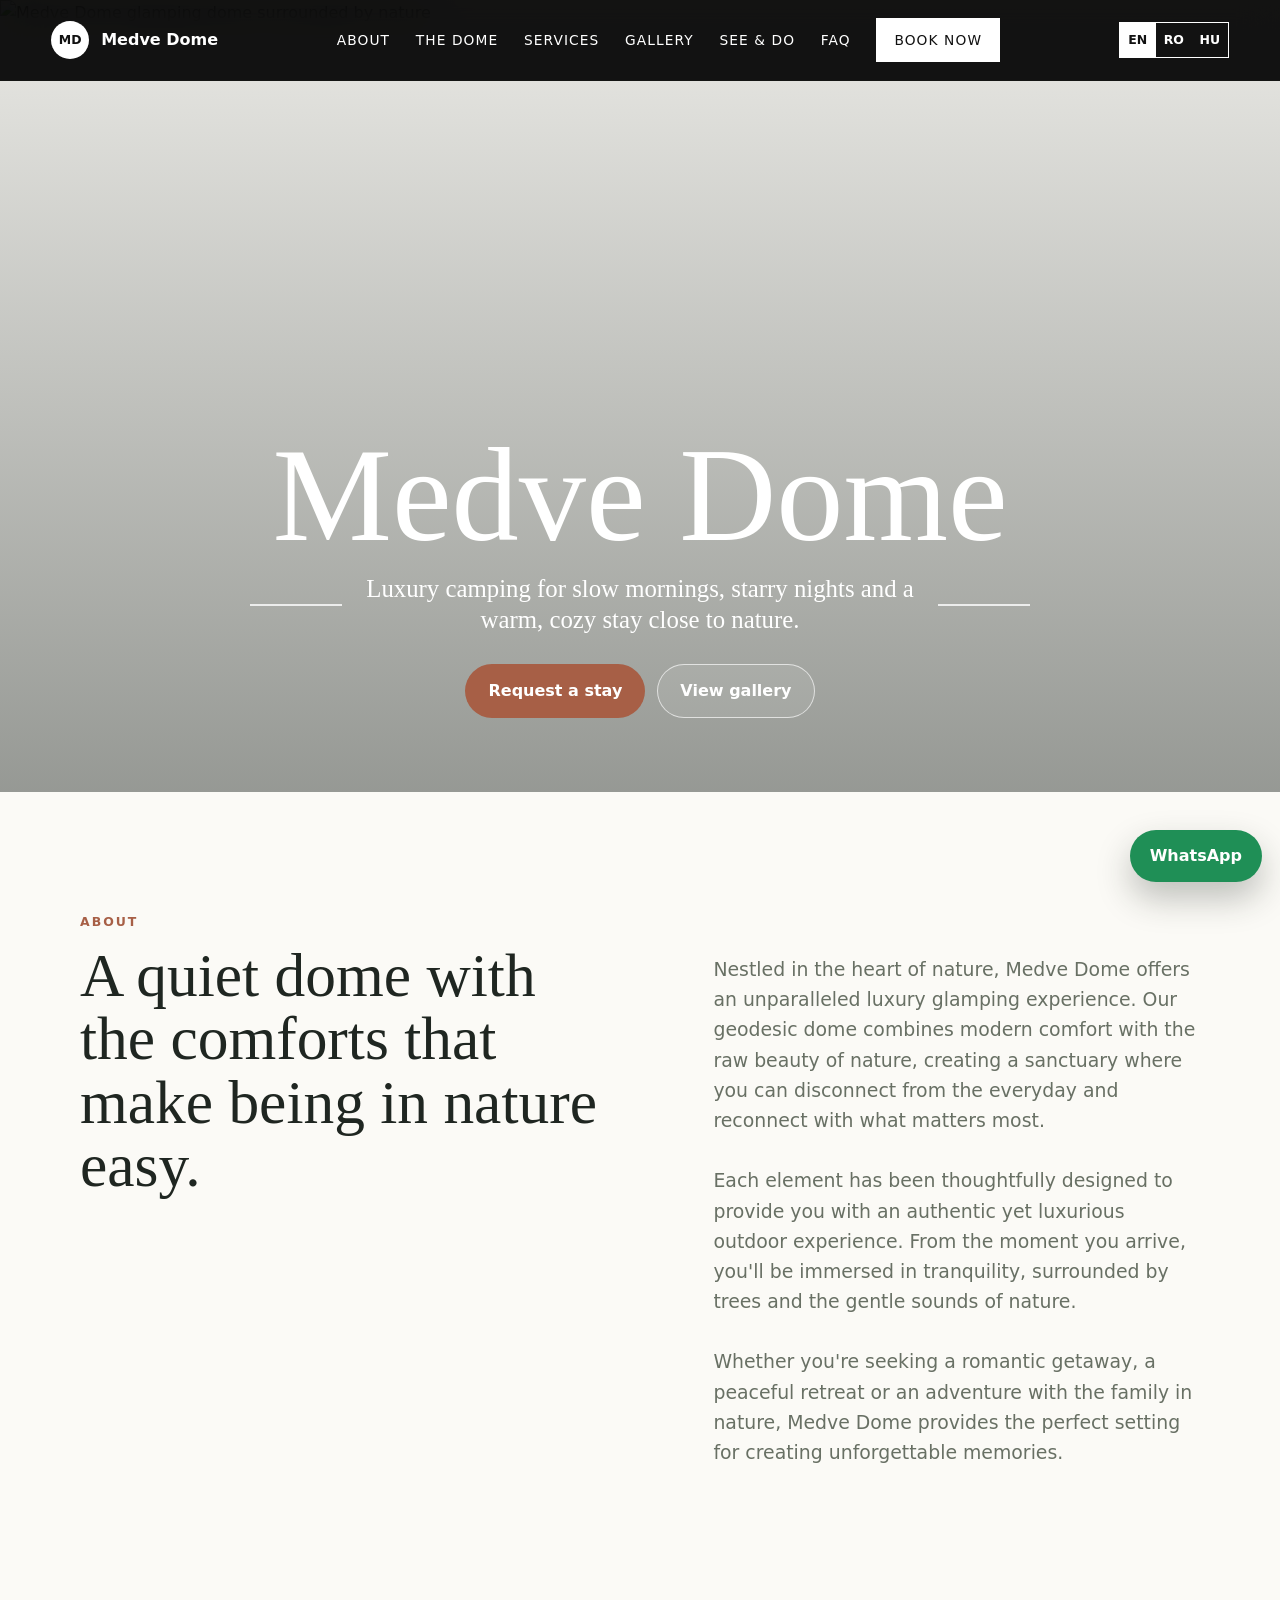
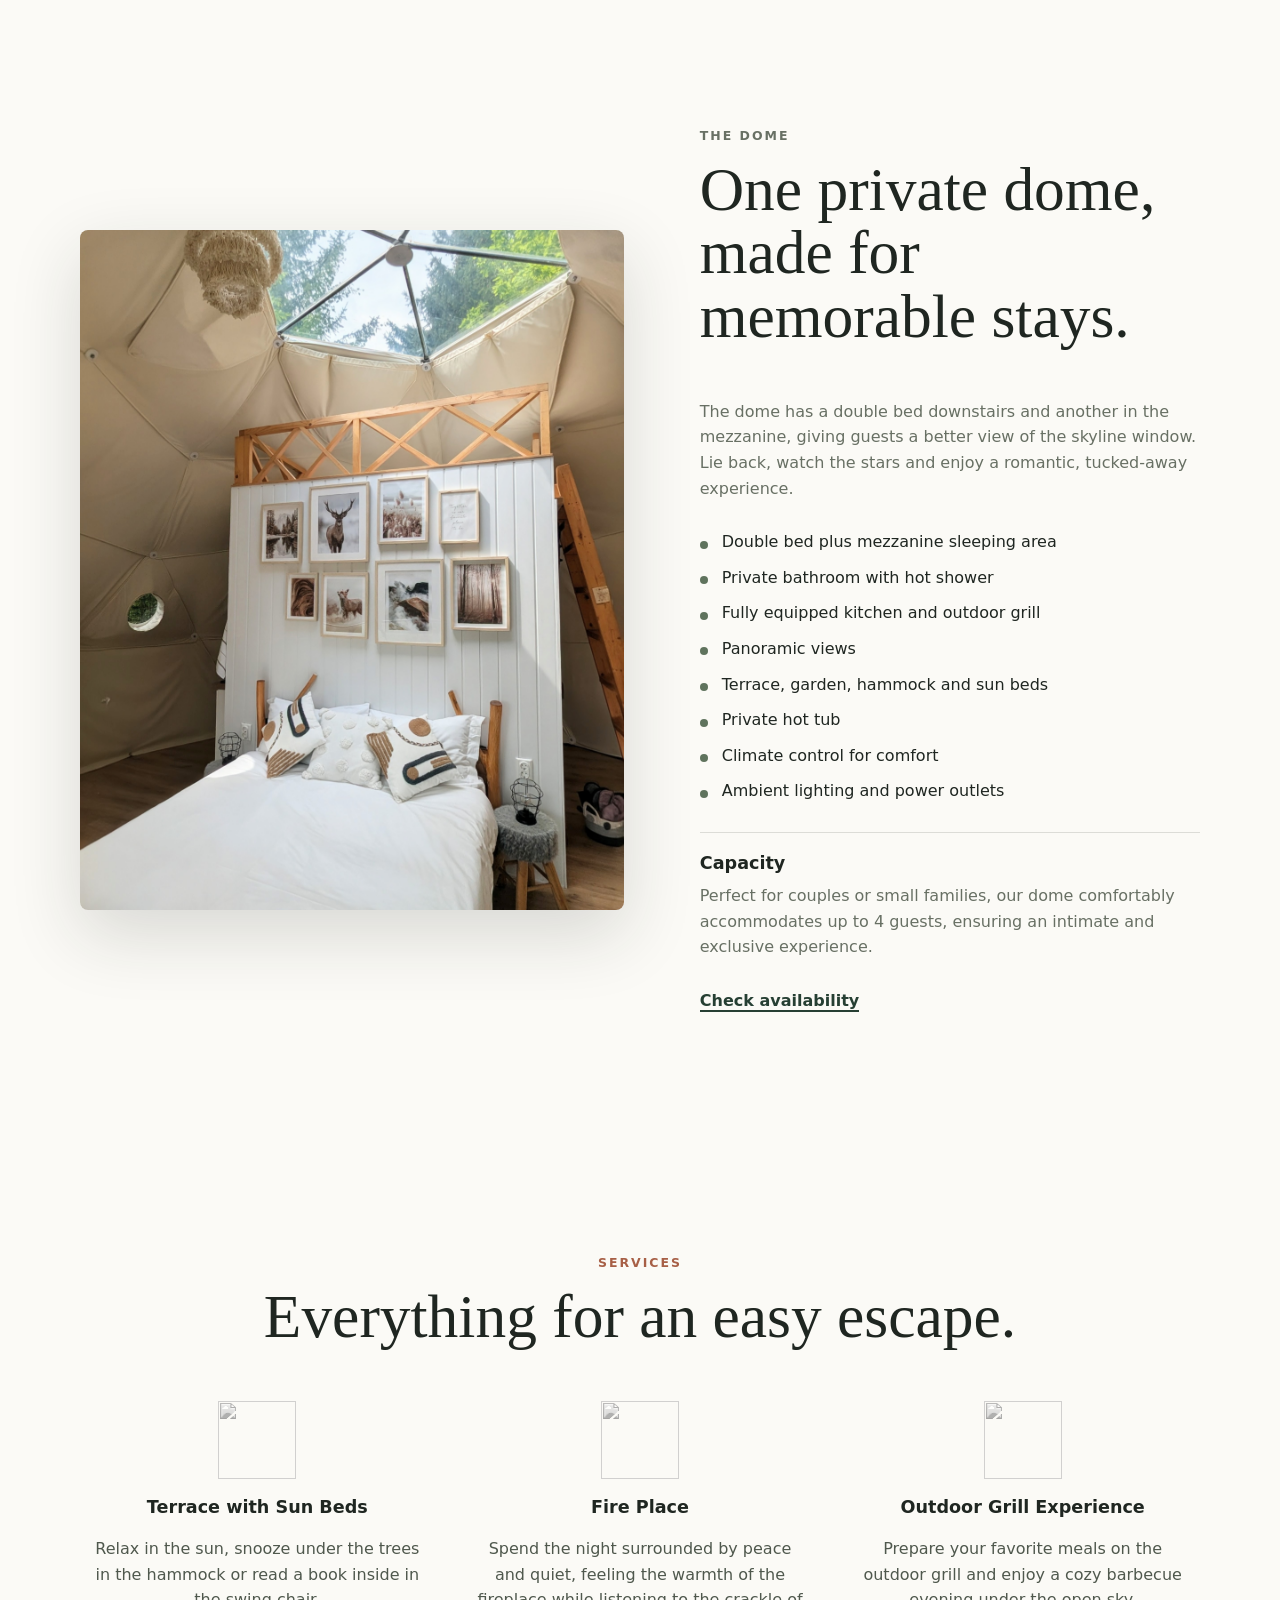
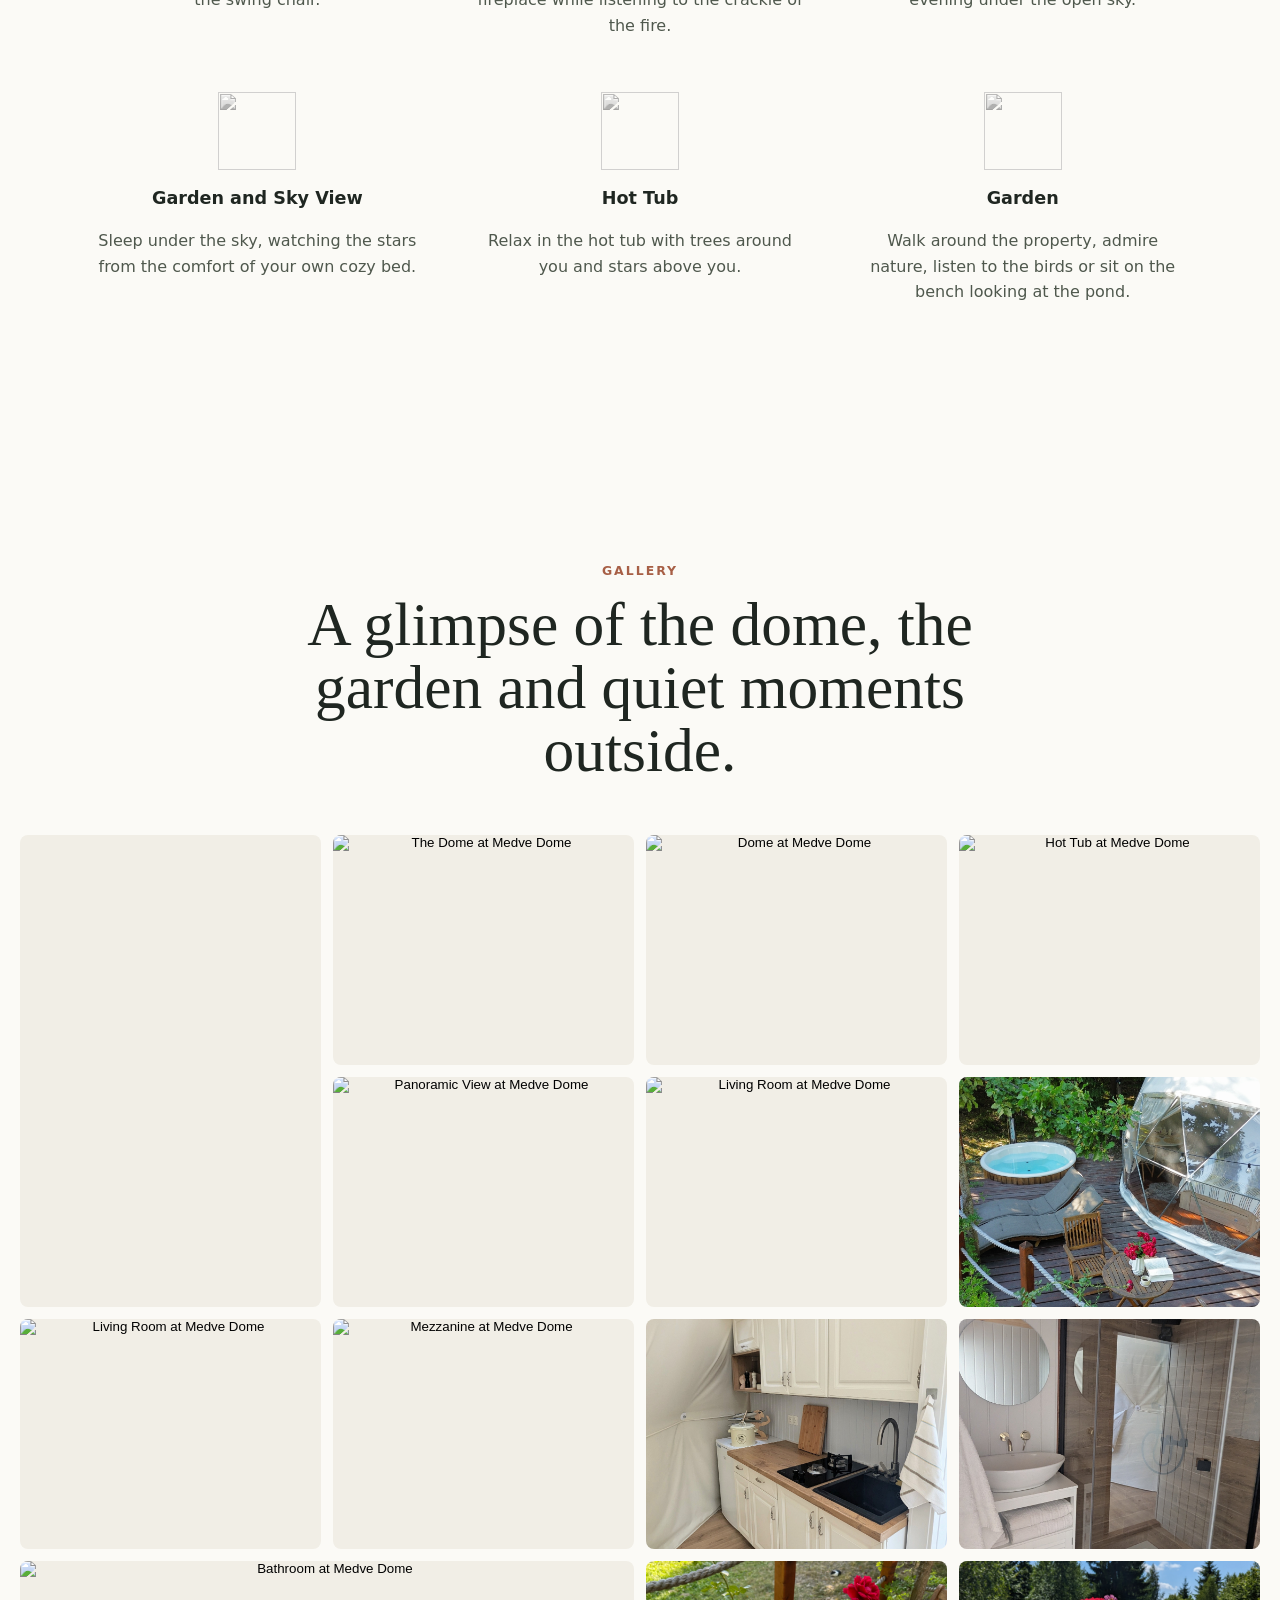
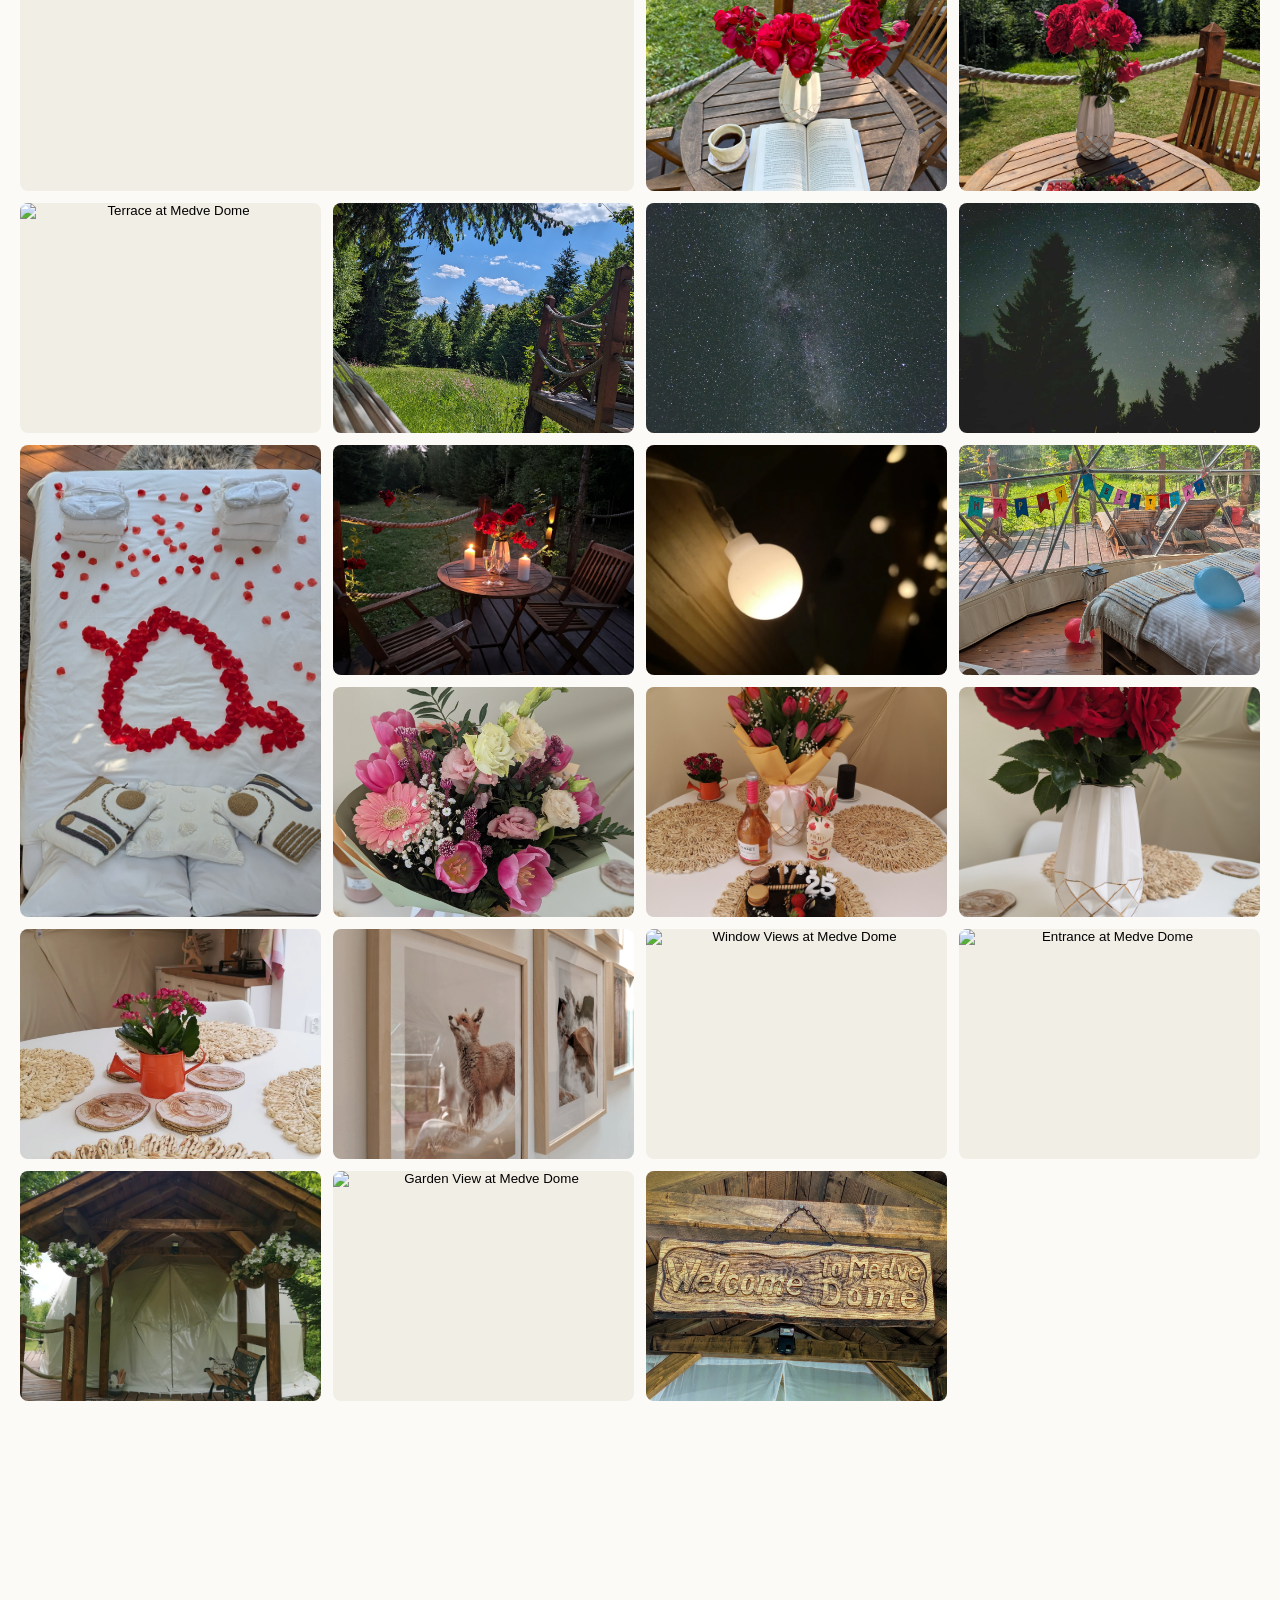
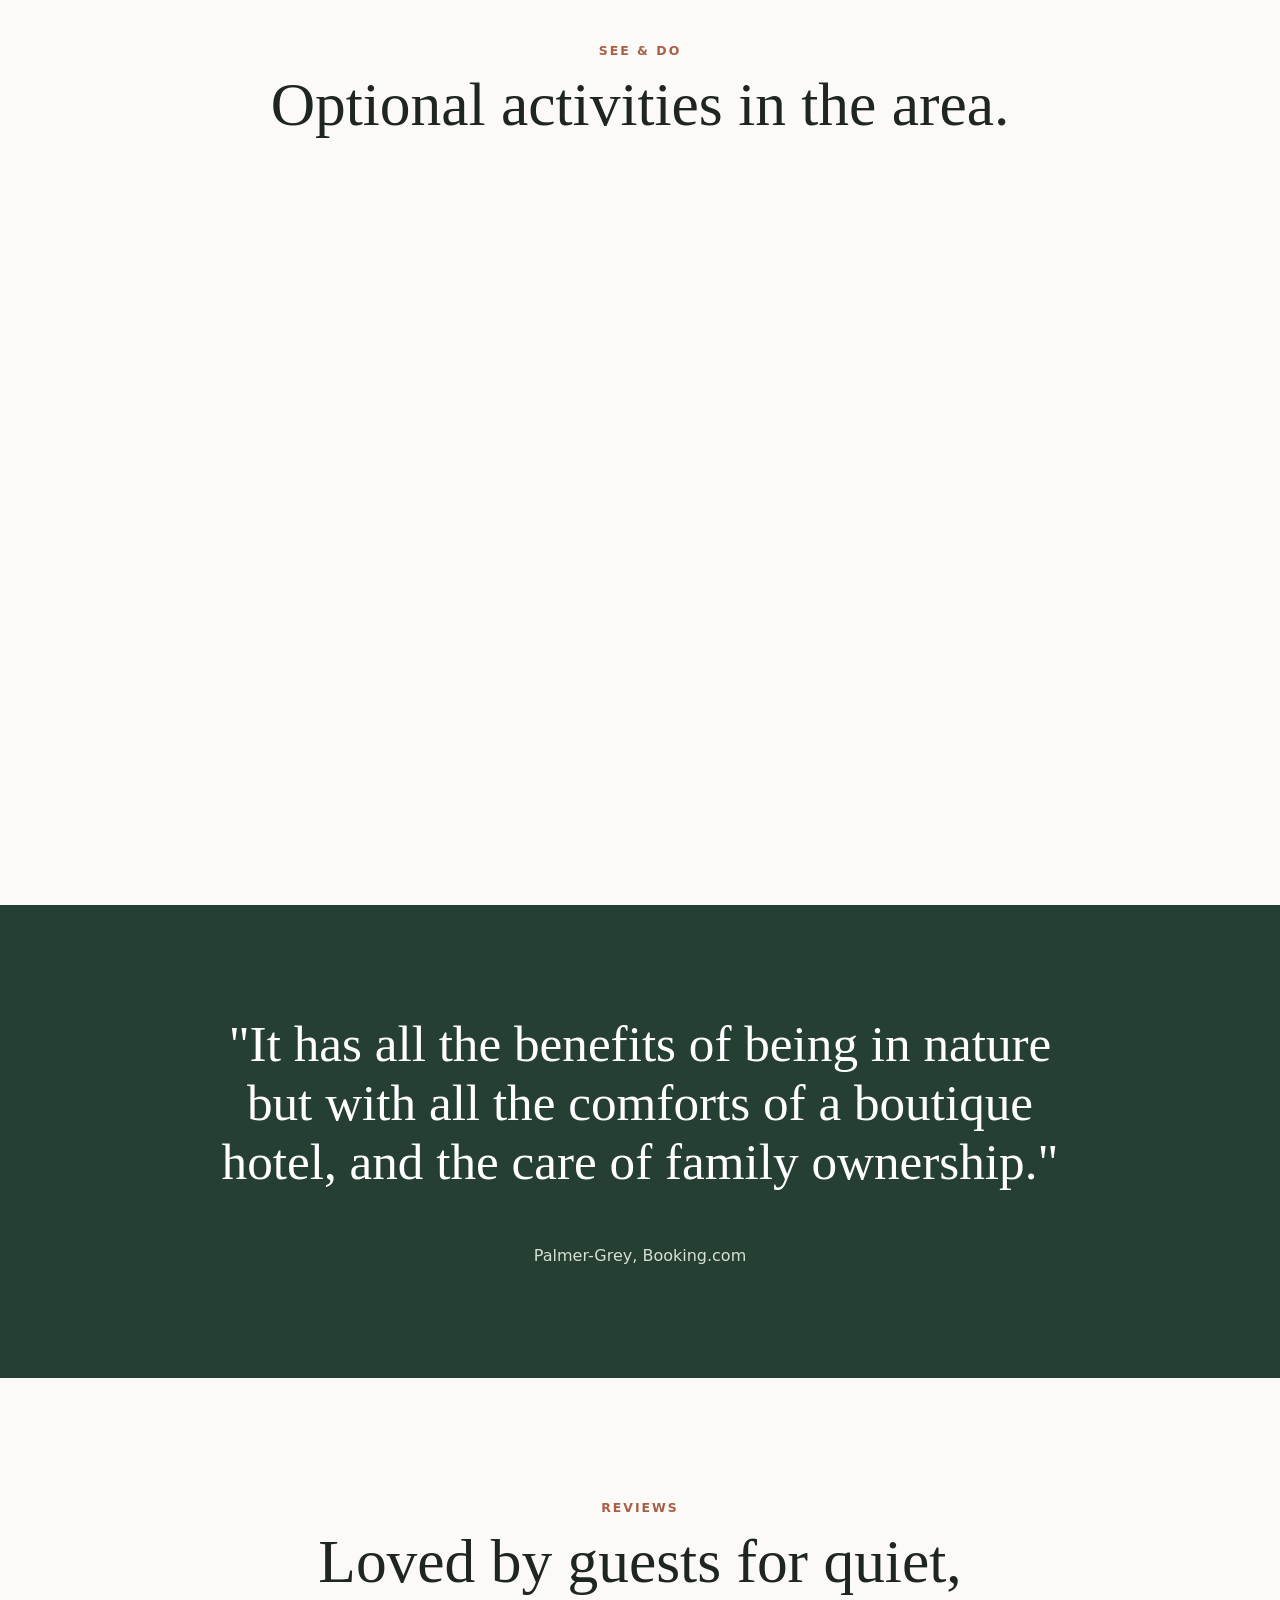
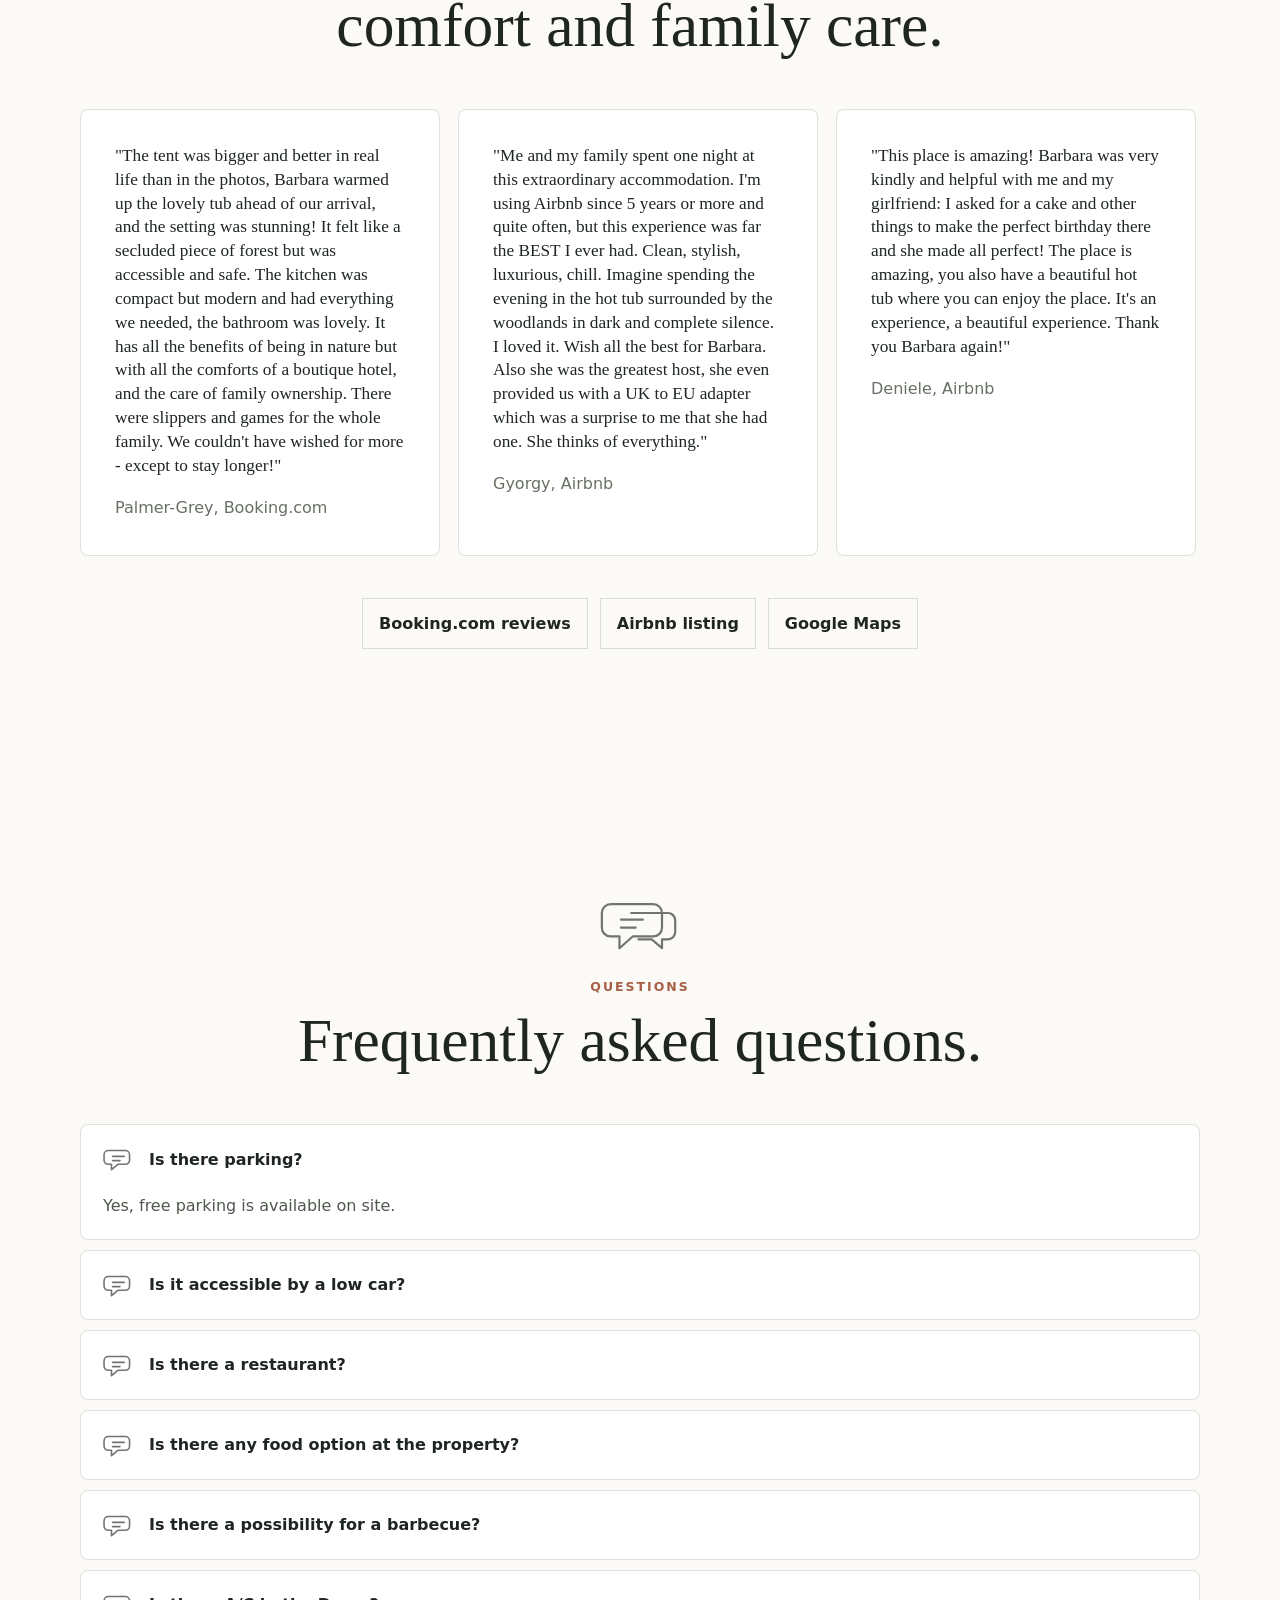
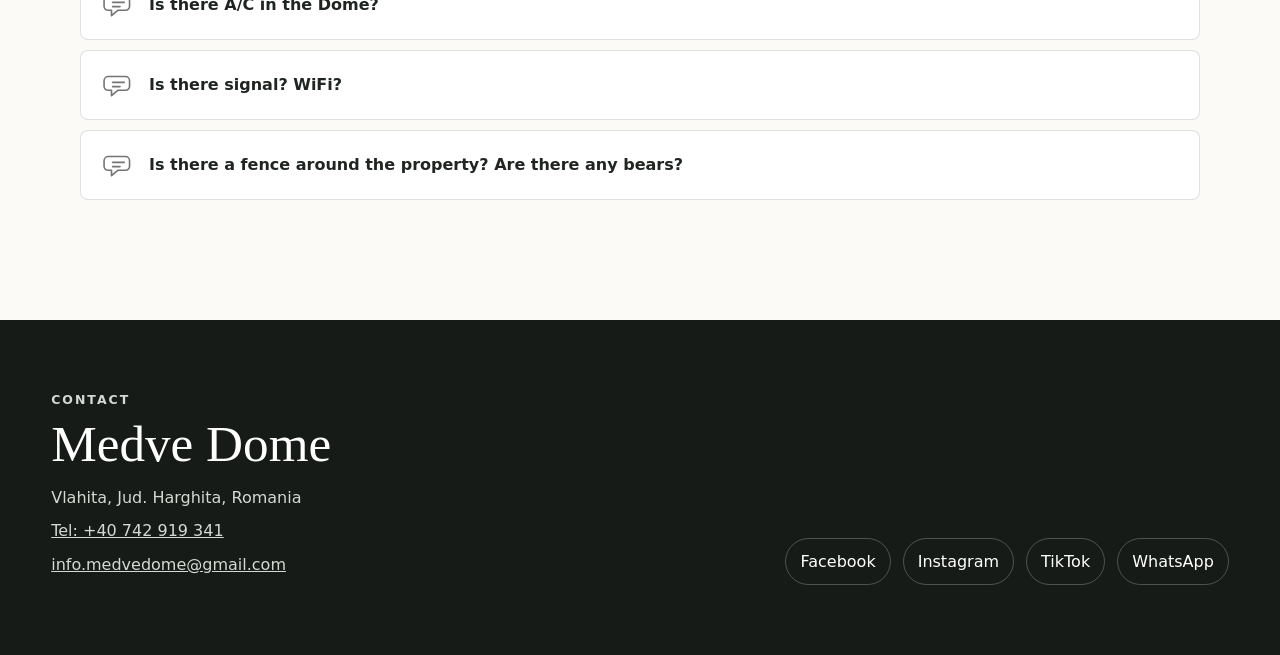
==== index.html @ 28f57b05 "Update Medve Dome website" ====
<!DOCTYPE html>
<html lang="en">
<head>
  <meta charset="UTF-8">
  <meta name="viewport" content="width=device-width, initial-scale=1.0">
  <meta name="description" content="Medve Dome is a private glamping dome in Vlahita, Harghita, Romania with forest views, hot tub, terrace, fireplace, grill and cozy boutique comfort.">
  <title>Medve Dome | Luxury Glamping in Harghita</title>
  <link rel="preconnect" href="https://static.wixstatic.com">
  <link rel="stylesheet" href="styles.css">
</head>
<body>
  <header class="site-header">
    <a class="brand" href="#home" aria-label="Medve Dome home">
      <span class="brand-mark">MD</span>
      <span>Medve Dome</span>
    </a>

    <nav class="site-nav" aria-label="Main navigation">
      <a href="#about">About</a>
      <a href="#dome">The Dome</a>
      <a href="#services">Services</a>
      <a href="#gallery">Gallery</a>
      <a href="#see-do">See & Do</a>
      <a href="#faq">FAQ</a>
      <a class="nav-cta" href="booking.html">Book Now</a>
    </nav>

    <div class="header-actions">
      <div class="language-switch" aria-label="Choose language">
        <button type="button" class="is-active" data-lang="en">EN</button>
        <button type="button" data-lang="ro">RO</button>
        <button type="button" data-lang="hu">HU</button>
      </div>

      <button class="menu-toggle" type="button" aria-label="Open menu" aria-expanded="false">
        <span></span>
        <span></span>
        <span></span>
      </button>
    </div>
  </header>

  <main id="home">
    <section class="hero" aria-label="Medve Dome luxury camping">
      <img src="https://static.wixstatic.com/media/76b5a7_88e91bb5a2724702bfc08b19eb4397c9~mv2.jpg/v1/fill/w_980,h_720,al_c,q_85,usm_0.66_1.00_0.01,enc_avif,quality_auto/76b5a7_88e91bb5a2724702bfc08b19eb4397c9~mv2.jpg" alt="Medve Dome glamping dome surrounded by nature">
      <div class="hero-content">
        <h1>Medve Dome</h1>
        <p><span></span>Luxury camping for slow mornings, starry nights and a warm, cozy stay close to nature.<span></span></p>
        <div class="hero-actions">
          <a class="button primary" href="booking.html">Request a stay</a>
          <a class="button ghost" href="#gallery">View gallery</a>
        </div>
      </div>
    </section>

    <section id="about" class="section intro">
      <div>
        <p class="section-kicker">About</p>
        <h2>A quiet dome with the comforts that make being in nature easy.</h2>
      </div>
      <p>Nestled in the heart of nature, Medve Dome offers an unparalleled luxury glamping experience. Our geodesic dome combines modern comfort with the raw beauty of nature, creating a sanctuary where you can disconnect from the everyday and reconnect with what matters most.<br><br>Each element has been thoughtfully designed to provide you with an authentic yet luxurious outdoor experience. From the moment you arrive, you'll be immersed in tranquility, surrounded by trees and the gentle sounds of nature.<br><br>Whether you're seeking a romantic getaway, a peaceful retreat or an adventure with the family in nature, Medve Dome provides the perfect setting for creating unforgettable memories.</p>
    </section>

    <section id="dome" class="section split">
      <div class="image-panel">
        <img src="images/home/Queen%20bed.jpg" alt="Queen bed inside Medve Dome under the skyline window">
      </div>
      <div class="copy-panel">
        <p class="section-kicker">The Dome</p>
        <h2>One private dome, made for memorable stays.</h2>
        <p>The dome has a double bed downstairs and another in the mezzanine, giving guests a better view of the skyline window. Lie back, watch the stars and enjoy a romantic, tucked-away experience.</p>
        <ul class="feature-list">
          <li>Double bed plus mezzanine sleeping area</li>
          <li>Private bathroom with hot shower</li>
          <li>Fully equipped kitchen and outdoor grill</li>
          <li>Panoramic views</li>
          <li>Terrace, garden, hammock and sun beds</li>
          <li>Private hot tub</li>
          <li>Climate control for comfort</li>
          <li>Ambient lighting and power outlets</li>
        </ul>
        <div class="capacity-note">
          <h3>Capacity</h3>
          <p>Perfect for couples or small families, our dome comfortably accommodates up to 4 guests, ensuring an intimate and exclusive experience.</p>
        </div>
        <a class="text-link" href="booking.html">Check availability</a>
      </div>
    </section>

    <section id="services" class="section">
      <div class="section-heading">
        <p class="section-kicker">Services</p>
        <h2>Everything for an easy forest escape.</h2>
      </div>
      <div class="service-grid">
        <article>
          <img class="visual-icon" src="https://static.wixstatic.com/shapes/11062b_1765d52536204cf5ba069b5945ef6a48.svg" alt="">
          <h3>Terrace with Sun Beds</h3>
          <p>Relax in the sun, snooze under the trees in the hammock or read a book inside in the swing chair.</p>
        </article>
        <article>
          <img class="visual-icon" src="https://static.wixstatic.com/shapes/11062b_bf3af7debf7f43a7af60210885cd303a.svg" alt="">
          <h3>Fire Place</h3>
          <p>Spend the night surrounded by peace and quiet, feeling the warmth of the fireplace while listening to the crackle of the fire.</p>
        </article>
        <article>
          <img class="visual-icon" src="https://static.wixstatic.com/shapes/fa4c43e3f1524d5092230f474aac9c17.svg" alt="">
          <h3>Outdoor Grill Experience</h3>
          <p>Prepare your favorite meals on the outdoor grill and enjoy a cozy barbecue evening under the open sky.</p>
        </article>
        <article>
          <img class="visual-icon" src="https://static.wixstatic.com/shapes/868d37dac21348f4bf683fcb1ebd737a.svg" alt="">
          <h3>Garden and Sky View</h3>
          <p>Sleep under the sky, watching the stars from the comfort of your own cozy bed.</p>
        </article>
        <article>
          <img class="visual-icon" src="https://static.wixstatic.com/shapes/11062b_bafa46eae4454962a7a10fbf73705399.svg" alt="">
          <h3>Hot Tub</h3>
          <p>Relax in the hot tub with trees around you and stars above you.</p>
        </article>
        <article>
          <img class="visual-icon" src="https://static.wixstatic.com/shapes/84770f_227925e4873b4c67bb0c7bc1a29fd473.svg" alt="">
          <h3>Garden</h3>
          <p>Walk around the property, admire nature, listen to the birds or sit on the bench looking at the pond.</p>
        </article>
      </div>
    </section>

    <section id="gallery" class="section gallery-section">
      <div class="section-heading">
        <p class="section-kicker">Gallery</p>
        <h2>A glimpse of the dome, the garden and quiet moments outside.</h2>
      </div>
      <div class="gallery-grid" aria-label="Medve Dome photo gallery">
        <div class="gallery-item gallery-video tall">
          <video src="images/home/Dome%20Sky%20view.mp4" muted loop playsinline preload="metadata"></video>
        </div>
        <button type="button" class="gallery-item"><img src="images/home/The%20Dome.jpg" alt="The Dome at Medve Dome"></button>
        <button type="button" class="gallery-item"><img src="images/home/Dome.jpg" alt="Dome at Medve Dome"></button>
        <button type="button" class="gallery-item"><img src="images/home/Hot%20tub.jpeg" alt="Hot Tub at Medve Dome"></button>
        <button type="button" class="gallery-item"><img src="images/home/Panoramic%20view.jpg" alt="Panoramic View at Medve Dome"></button>
        <button type="button" class="gallery-item"><img src="images/home/Living%20room%20(2).jpg" alt="Living Room at Medve Dome"></button>
        <button type="button" class="gallery-item"><img src="images/home/Dome%20sky%20view%20(1).jpeg" alt="Dome Sky View at Medve Dome"></button> 
        <button type="button" class="gallery-item"><img src="images/home/Living%20room%20(5).jpg" alt="Living Room at Medve Dome"></button>
        <button type="button" class="gallery-item"><img src="images/home/Mezzanine.jpg" alt="Mezzanine at Medve Dome"></button>
        <button type="button" class="gallery-item"><img src="images/home/Kitchen.jpg" alt="Kitchen at Medve Dome"></button>
        <button type="button" class="gallery-item"><img src="images/home/Bathroom%20(2).jpg" alt="Bathroom at Medve Dome"></button>
        <button type="button" class="gallery-item wide"><img src="images/home/Bathroom%20(1).jpg" alt="Bathroom at Medve Dome"></button>    
        <button type="button" class="gallery-item"><img src="images/home/Terrace%20(2).jpeg" alt="Terrace at Medve Dome"></button>
        <button type="button" class="gallery-item"><img src="images/home/Terrace%20(2).jpg" alt="Terrace at Medve Dome"></button>
        <button type="button" class="gallery-item"><img src="images/home/Terrace%20(3).jpg" alt="Terrace at Medve Dome"></button>
        <button type="button" class="gallery-item"><img src="images/home/Hammock.jpg" alt="Hammock at Medve Dome"></button>
        <button type="button" class="gallery-item"><img src="images/home/Night%20sky%20stars.jpg" alt="Night Sky Stars at Medve Dome"></button>
        <button type="button" class="gallery-item"><img src="images/home/Night%20sky.jpg" alt="Night Sky at Medve Dome"></button>
        <button type="button" class="gallery-item tall"><img src="images/home/Anniversary.jpg" alt="Anniversary at Medve Dome"></button>
        <button type="button" class="gallery-item"><img src="images/home/Romantic%20evenings.jpeg" alt="Romantic Evenings at Medve Dome"></button>
        <button type="button" class="gallery-item"><img src="images/home/Decor%20(3).jpg" alt="Decor at Medve Dome"></button>   
        <button type="button" class="gallery-item"><img src="images/home/Birthday%20decoration.jpg" alt="Birthday Decoration at Medve Dome"></button>
        <button type="button" class="gallery-item"><img src="images/home/Birthday%20flowers%20(1).jpg" alt="Birthday Flowers at Medve Dome"></button>
        <button type="button" class="gallery-item"><img src="images/home/Birthday%20flowers%20(2).jpg" alt="Birthday Flowers at Medve Dome"></button>
        <button type="button" class="gallery-item"><img src="images/home/Decor.jpg" alt="Decor at Medve Dome"></button>
        <button type="button" class="gallery-item"><img src="images/home/Decor%20(1).jpg" alt="Decor at Medve Dome"></button>
        <button type="button" class="gallery-item"><img src="images/home/Decor%20(2).jpg" alt="Decor at Medve Dome"></button>
        <button type="button" class="gallery-item"><img src="images/home/Vindow%20views.jpg" alt="Window Views at Medve Dome"></button>
        <button type="button" class="gallery-item"><img src="images/home/Entrance%20(3).jpg" alt="Entrance at Medve Dome"></button>
        <button type="button" class="gallery-item"><img src="images/home/Entrance%20(2).jpg" alt="Entrance at Medve Dome"></button>
        <button type="button" class="gallery-item"><img src="images/home/Garden%20view.jpg" alt="Garden View at Medve Dome"></button>  
        <button type="button" class="gallery-item"><img src="images/home/Entrance.jpg" alt="Entrance at Medve Dome"></button>
      </div>
    </section>

    <section id="see-do" class="section activities">
      <div class="section-heading">
        <p class="section-kicker">See & Do</p>
        <h2>Optional activities in the area.</h2>
      </div>
      <div class="activity-list">
        <article>
          <img class="visual-icon" src="https://static.wixstatic.com/shapes/11062b_be2af82e573a48298af629dd73ad74d4.svg" alt="">
          <h3>Hiking & Walking</h3>
          <p>Explore Harghita Madaras, Harghita Bai, the Gorge of Varghis, Lake Zetea and forest trails with beautiful views, waterfalls, caves and bridges.</p>
        </article>
        <article>
          <img class="visual-icon" src="https://static.wixstatic.com/shapes/ce4c32026b2d48a3928095d073e0a9d6.svg" alt="">
          <h3>Leisure Center & Thermal Baths</h3>
          <p>Vlahita and Homorod offer leisure centers, swimming pools, sauna, salt water pools and thermal baths with natural hot water.</p>
        </article>
        <article>
          <img class="visual-icon" src="https://static.wixstatic.com/shapes/11062b_4cd8be27cd8d41b091fd595a661cfc64.svg" alt="">
          <h3>Kids Choice</h3>
          <p>Children can enjoy the garden, games and trampoline. Nearby options include the Homorod Bai bobsleigh track, Balu Park and Mini Transylvania Park.</p>
        </article>
        <article>
          <img class="visual-icon" src="https://static.wixstatic.com/shapes/d4488e598ad74758a969d3b57d43f73f.svg" alt="">
          <h3>Leisure Activities</h3>
          <p>Take a real break with a stroll in the woods, a good book, meditation or a quiet afternoon in the garden.</p>
        </article>
        <article>
          <img class="visual-icon" src="https://static.wixstatic.com/shapes/11062b_6ebbf53d52de4464be5866bfa4849623.svg" alt="">
          <h3>Horse Riding</h3>
          <p>The area offers horse riding possibilities and guided riding tours for children and adults.</p>
        </article>
        <article>
          <img class="visual-icon" src="https://static.wixstatic.com/shapes/11062b_6c62517534d7432ebd21ac151308515e.svg" alt="">
          <h3>Winter Activities</h3>
          <p>Harghita Bai and Harghita Madaras are excellent Transylvanian ski stations, with slopes, sleigh rides, snowmobile tours and skating options.</p>
        </article>
      </div>
    </section>

    <section class="review-band" aria-label="Guest review">
      <blockquote>
        <p>"It has all the benefits of being in nature but with all the comforts of a boutique hotel, and the care of family ownership."</p>
        <cite>Palmer-Grey, Booking.com</cite>
      </blockquote>
    </section>

    <section id="reviews" class="section reviews">
      <div class="section-heading">
        <p class="section-kicker">Reviews</p>
        <h2>Loved by guests for quiet, comfort and family care.</h2>
      </div>
      <div class="review-grid">
        <article>
          <p>"It has all the benefits of being in nature but with all the comforts of a boutique hotel."</p>
          <cite>Palmer-Grey, Booking.com</cite>
        </article>
        <article>
          <p>"Liniștea, intimitatea, atenția la detalii din partea gazdelor."</p>
          <cite>Cezarina, Booking.com</cite>
        </article>
        <article>
          <p>"Tiszta, ápolt, csendes környezet, tökéletes pihenésre."</p>
          <cite>Hunor, Booking.com</cite>
        </article>
        <article>
          <p>"Intimacy, attention to details, beauty, hospitality, luxurious comfort in the middle of nature."</p>
          <cite>Andrea, Booking.com</cite>
        </article>
        <article>
          <p>"Exceptional guest score: 9.8 on Booking.com and 5.0 on Airbnb."</p>
          <cite>Public listing scores</cite>
        </article>
        <article>
          <p>"Camping-style comfort with everything needed, in a peaceful clearing surrounded by trees."</p>
          <cite>Ioandecean, Booking.com</cite>
        </article>
        <article>
          <p>"Clean, comfortable, beautiful scenery, and a very kind host."</p>
          <cite>Bianca.z, Booking.com</cite>
        </article>
        <article>
          <p>"Exactly like the photos, with friendly owners and attention to detail."</p>
          <cite>Homsi, Booking.com</cite>
        </article>
        <article>
          <p>"A different way of being in the heart of nature."</p>
          <cite>Gloria, Booking.com</cite>
        </article>
        <article>
          <p>"There are all the conditions to spend a successful stay."</p>
          <cite>Florentina, Booking.com</cite>
        </article>
      </div>
      <div class="review-links">
        <a href="https://www.booking.com/hotel/ro/medve-dome-luxury-camping-in-the-middle-of-nature.hu.html" target="_blank" rel="noreferrer">Booking.com reviews</a>
        <a href="https://www.airbnb.com/rooms/605465637290354080" target="_blank" rel="noreferrer">Airbnb listing</a>
        <a href="https://www.google.com/maps/search/?api=1&query=Medve%20Dome%20Vlahita" target="_blank" rel="noreferrer">Google Maps</a>
      </div>
    </section>

    <section id="faq" class="section faq">
      <div class="section-heading">
        <span class="faq-art" aria-hidden="true"></span>
        <p class="section-kicker">Questions</p>
        <h2>Frequently asked questions.</h2>
      </div>
      <div class="faq-list">
        <details open>
          <summary>Is there parking?</summary>
          <p>Yes, free parking is available on site.</p>
        </details>
        <details>
          <summary>Is it accessible by a low car?</summary>
          <p>Yes, the road on the street is in very good condition and can be accessed by any car.</p>
        </details>
        <details>
          <summary>Is there a restaurant?</summary>
          <p>The nearest restaurants are about 5 km away. They also do delivery to the Dome.</p>
        </details>
        <details>
          <summary>Is there any food option at the property?</summary>
          <p>No food is provided at the Dome. There is a kitchen inside and a grill outside. The nearest restaurants and supermarkets are about 5 km away.</p>
        </details>
        <details>
          <summary>Is there a possibility for a barbecue?</summary>
          <p>Yes, and charcoal is provided.</p>
        </details>
        <details>
          <summary>Is there A/C in the Dome?</summary>
          <p>There is no A/C, but there is a fan for hot summer days. There are plenty of shaded places outside for relaxing.</p>
        </details>
        <details>
          <summary>Is there signal? WiFi?</summary>
          <p>Yes, there is very good signal. Orange and Vodafone have the best signal. There is no WiFi.</p>
        </details>
        <details>
          <summary>Is there a fence around the property? Are there any bears?</summary>
          <p>No, there is no fence around the property, but the area is safe. Mainly deer and foxes come around for a visit.</p>
        </details>
      </div>
    </section>

  </main>

  <footer id="contact" class="site-footer">
    <div>
      <p class="section-kicker">Contact</p>
      <h2>Medve Dome</h2>
      <p>Vlahita, Jud. Harghita, Romania</p>
      <p><a href="tel:+40742919341">Tel: +40 742 919 341</a></p>
      <p><a href="mailto:info.medvedome@gmail.com">info.medvedome@gmail.com</a></p>
    </div>
    <div class="footer-links">
      <a href="https://www.facebook.com/MedveDome" target="_blank" rel="noreferrer">Facebook</a>
      <a href="https://www.instagram.com/medve.dome/" target="_blank" rel="noreferrer">Instagram</a>
      <a href="https://www.tiktok.com/@medve.dome?_t=ZN-8vItkNzyHeI&_r=1" target="_blank" rel="noreferrer">TikTok</a>
      <a href="https://wa.me/40742919341" target="_blank" rel="noreferrer">WhatsApp</a>
    </div>
  </footer>

  <a class="whatsapp-float" href="https://wa.me/40742919341" target="_blank" rel="noreferrer" aria-label="Message Medve Dome on WhatsApp">WhatsApp</a>

  <div class="lightbox" aria-hidden="true">
    <button type="button" class="lightbox-close" aria-label="Close gallery image">Close</button>
    <img src="" alt="">
  </div>

  <script src="availability.js"></script>
  <script src="script.js"></script>
</body>
</html>
---- styles.css ----
@font-face {
  font-family: "Brandon Grotesque Wix";
  src: url("https://static.parastorage.com/fonts/v2/fe0edf38-314c-46d5-b570-a37546d197e4/v1/brandon-grot-w01-light.woff2") format("woff2");
  font-display: swap;
}

@font-face {
  font-family: "Cormorant Garamond Wix";
  src: url("https://static.parastorage.com/tag-bundler/api/v1/fonts-cache/googlefont/woff2/s/cormorantgaramond/v5/iEjm9hVxcattz37Y8gZwVXP87xhFzkXvitf5EbJwljk.woff2") format("woff2");
  font-display: swap;
}

@font-face {
  font-family: "Didot Wix Italic";
  src: url("https://static.parastorage.com/fonts/v2/6a8685bf-8255-4762-98b8-54a1192acc7c/v1/didot-w01-italic.woff2") format("woff2");
  font-display: swap;
}

@font-face {
  font-family: "Wix Madefor Text";
  src: url("https://static.parastorage.com/services/santa-resources/resources/viewer/user-site-fonts/fonts/WixMadefor/v3/WixMadeforTextVF_W_Wght.woff2") format("woff2");
  font-display: swap;
}

:root {
  --ink: #1f2621;
  --muted: #687064;
  --paper: #fbfaf6;
  --soft: #f1eee6;
  --forest: #263f33;
  --moss: #5f735d;
  --clay: #a75f46;
  --white: #ffffff;
  --line: rgba(31, 38, 33, 0.14);
  --shadow: 0 24px 70px rgba(31, 38, 33, 0.16);
}

* {
  box-sizing: border-box;
}

html {
  scroll-behavior: smooth;
}

body {
  margin: 0;
  background: var(--paper);
  color: var(--ink);
  font-family: "Brandon Grotesque Wix", "Wix Madefor Text", ui-sans-serif, system-ui, sans-serif;
  font-weight: 400;
  line-height: 1.6;
}

img {
  display: block;
  max-width: 100%;
}

a {
  color: inherit;
}

.site-header {
  position: fixed;
  top: 0;
  left: 0;
  right: 0;
  z-index: 10;
  display: flex;
  align-items: center;
  justify-content: space-between;
  gap: 24px;
  padding: 18px clamp(18px, 4vw, 56px);
  color: var(--white);
  background: rgba(0, 0, 0, 0.92);
  border-bottom: 1px solid var(--line);
  backdrop-filter: blur(18px);
}

.brand {
  display: inline-flex;
  align-items: center;
  gap: 12px;
  text-decoration: none;
  font-weight: 700;
  letter-spacing: 0;
}

.brand-mark {
  display: grid;
  place-items: center;
  width: 38px;
  height: 38px;
  color: #111;
  background: var(--white);
  border-radius: 50%;
  font-size: 0.78rem;
}

.site-nav {
  display: flex;
  align-items: center;
  gap: clamp(12px, 2vw, 26px);
  font-size: 0.86rem;
  color: var(--white);
  text-transform: uppercase;
  letter-spacing: 0.08em;
}

.site-nav a {
  text-decoration: none;
}

.header-actions {
  display: flex;
  align-items: center;
  gap: 12px;
}

.language-switch {
  display: inline-flex;
  padding: 0;
  border: 1px solid var(--white);
  background: transparent;
}

.language-switch button {
  min-width: 36px;
  min-height: 34px;
  border: 0;
  border-radius: 0;
  color: var(--white);
  background: transparent;
  font: inherit;
  font-size: 0.78rem;
  font-weight: 900;
  cursor: pointer;
}

.language-switch button.is-active {
  color: #111;
  background: var(--white);
}

.site-nav a:hover,
.text-link:hover,
.footer-links a:hover {
  color: var(--clay);
}

.nav-cta {
  padding: 11px 18px;
  color: #111;
  background: var(--white);
  border-radius: 0;
}

.nav-cta:hover {
  color: #111 !important;
  background: #e8e8e8;
}

.menu-toggle {
  display: none;
  width: 44px;
  height: 44px;
  border: 1px solid var(--line);
  border-radius: 50%;
  background: transparent;
}

.menu-toggle span {
  display: block;
  width: 18px;
  height: 2px;
  margin: 4px auto;
  background: var(--white);
}

.hero {
  position: relative;
  min-height: 88vh;
  display: grid;
  align-items: end;
  isolation: isolate;
  overflow: hidden;
}

.hero img {
  position: absolute;
  inset: 0;
  z-index: -2;
  width: 100%;
  height: 100%;
  object-fit: cover;
  filter: brightness(1.13);
}

.hero::after {
  content: "";
  position: absolute;
  inset: 0;
  z-index: -1;
  background: linear-gradient(180deg, rgba(31, 38, 33, 0.08), rgba(31, 38, 33, 0.46));
}

.hero-content {
  width: min(780px, calc(100% - 36px));
  margin: 0 auto;
  padding: 150px 0 74px;
  color: var(--white);
  text-align: center;
}

.eyebrow,
.section-kicker {
  margin: 0 0 12px;
  color: var(--clay);
  font-size: 0.78rem;
  font-weight: 800;
  letter-spacing: 0.16em;
  text-transform: uppercase;
}

.hero .eyebrow {
  color: #f4d6c7;
}

h1,
h2,
h3,
p {
  margin-top: 0;
}

h1 {
  margin-bottom: 18px;
  font-family: "Cormorant Garamond Wix", Georgia, "Times New Roman", serif;
  font-size: clamp(3.4rem, 11vw, 8.4rem);
  line-height: 0.9;
  font-weight: 500;
}

h2 {
  font-family: "Cormorant Garamond Wix", Georgia, "Times New Roman", serif;
  font-size: clamp(2rem, 4.8vw, 4.2rem);
  line-height: 1.03;
  font-weight: 500;
}

h3 {
  font-size: 1.1rem;
  line-height: 1.25;
  font-family: "Wix Madefor Text", "Brandon Grotesque Wix", ui-sans-serif, system-ui, sans-serif;
}

.hero p:not(.eyebrow) {
  display: inline-flex;
  align-items: center;
  gap: 16px;
  max-width: 840px;
  margin: 0 auto 28px;
  font-family: "Didot Wix Italic", "Cormorant Garamond Wix", Georgia, "Times New Roman", serif;
  font-size: clamp(1.1rem, 2vw, 1.55rem);
  line-height: 1.25;
  text-transform: none;
}

.hero p:not(.eyebrow) span {
  display: inline-block;
  flex: 0 0 clamp(34px, 8vw, 92px);
  height: 2px;
  background: rgba(255, 255, 255, 0.78);
}

.hero-actions,
.form-row {
  display: flex;
  gap: 12px;
  justify-content: center;
  flex-wrap: wrap;
}

.button {
  display: inline-flex;
  align-items: center;
  justify-content: center;
  min-height: 48px;
  padding: 13px 22px;
  border: 1px solid transparent;
  border-radius: 999px;
  font-weight: 800;
  text-decoration: none;
  cursor: pointer;
}

.button.primary {
  color: var(--white);
  background: var(--clay);
}

.button.ghost {
  color: var(--white);
  border-color: rgba(255, 255, 255, 0.65);
  background: rgba(255, 255, 255, 0.08);
}

.button:hover {
  transform: translateY(-1px);
}

.section {
  width: min(1120px, calc(100% - 36px));
  margin: 0 auto;
  padding: clamp(70px, 10vw, 120px) 0;
}

.intro {
  display: grid;
  grid-template-columns: minmax(0, 0.95fr) minmax(280px, 0.85fr);
  gap: clamp(34px, 7vw, 90px);
  align-items: start;
}

.intro > p {
  margin-top: 42px;
  color: var(--muted);
  font-size: 1.18rem;
}

.split,
.booking {
  display: grid;
  grid-template-columns: minmax(0, 1fr) minmax(300px, 0.92fr);
  gap: clamp(28px, 6vw, 76px);
  align-items: center;
}

.image-panel {
  overflow: hidden;
  border-radius: 8px;
  box-shadow: var(--shadow);
}

.image-panel img {
  width: 100%;
  aspect-ratio: 4 / 5;
  object-fit: cover;
}

.copy-panel p {
  color: var(--muted);
}

.feature-list {
  display: grid;
  gap: 10px;
  padding: 0;
  margin: 28px 0;
  list-style: none;
}

.feature-list li {
  padding-left: 22px;
  position: relative;
}

.feature-list li::before {
  content: "";
  position: absolute;
  top: 0.72em;
  left: 0;
  width: 8px;
  height: 8px;
  background: var(--moss);
  border-radius: 50%;
}

.capacity-note {
  padding: 20px 0 4px;
  border-top: 1px solid var(--line);
  margin-bottom: 24px;
}

.capacity-note h3 {
  margin-bottom: 8px;
}

.capacity-note p {
  margin-bottom: 0;
}

.text-link {
  color: var(--forest);
  font-weight: 800;
  text-decoration: none;
  border-bottom: 2px solid currentColor;
}

.section-heading {
  max-width: 760px;
  margin-bottom: clamp(30px, 5vw, 52px);
}

#services .section-heading,
#see-do .section-heading,
#gallery .section-heading,
#faq .section-heading,
#reviews .section-heading {
  margin-right: auto;
  margin-left: auto;
  text-align: center;
}

#faq .section-kicker {
  color: var(--clay);
}

.service-grid {
  display: grid;
  grid-template-columns: repeat(3, 1fr);
  gap: clamp(20px, 3.5vw, 38px) clamp(14px, 2.8vw, 28px);
  background: transparent;
  border: 0;
}

.service-grid article {
  min-height: 190px;
  padding: 0 clamp(6px, 1.5vw, 12px);
  background: transparent;
  text-align: center;
  opacity: 0;
  transform: translateY(20px);
  transition: opacity 650ms ease, transform 650ms ease;
}

.service-grid article.is-visible,
.activity-list article.is-visible {
  opacity: 1;
  transform: translateY(0);
}

.visual-icon {
  display: block;
  width: 78px;
  height: 78px;
  margin: 0 auto 18px;
  color: #717171;
  background-repeat: no-repeat;
  background-position: center;
  background-size: contain;
  filter: grayscale(1) saturate(0) opacity(0.72);
  transition: transform 0.45s ease, opacity 0.45s ease;
}

.service-grid article:hover .visual-icon,
.activity-list article:hover .visual-icon {
  transform: translateY(-6px) scale(1.04);
  opacity: 0.8;
}

.service-grid h3,
.activity-list h3 {
  font-weight: 900;
}

.service-grid article:hover,
.activity-list article:hover {
  transform: translateY(-4px);
}

.icon-sunbed {
  background-image: url("data:image/svg+xml,%3Csvg xmlns='http://www.w3.org/2000/svg' viewBox='0 0 96 96' fill='none' stroke='%23737373' stroke-width='3' stroke-linecap='round' stroke-linejoin='round'%3E%3Cpath d='M18 62h56M26 62l-8 16M68 62l8 16M26 62l16-30 34 18-8 12M18 78h60M58 24l8-10M67 30l13-2M50 24l-2-13'/%3E%3Ccircle cx='56' cy='36' r='8'/%3E%3C/svg%3E");
}

.icon-fireplace {
  background-image: url("data:image/svg+xml,%3Csvg xmlns='http://www.w3.org/2000/svg' viewBox='0 0 96 96' fill='none' stroke='%23737373' stroke-width='3' stroke-linecap='round' stroke-linejoin='round'%3E%3Cpath d='M24 78h48V48H24v30ZM18 78h60M32 48V28h32v20'/%3E%3Cpath d='M45 68c-7-8 5-13 2-24 10 8 15 16 7 24'/%3E%3Cpath d='M50 68c-3-4 3-7 2-13 6 5 8 9 4 13'/%3E%3C/svg%3E");
}

.icon-grill {
  background-image: url("data:image/svg+xml,%3Csvg xmlns='http://www.w3.org/2000/svg' viewBox='0 0 96 96' fill='none' stroke='%23737373' stroke-width='3' stroke-linecap='round' stroke-linejoin='round'%3E%3Cpath d='M24 38h48M30 38c0 14 8 24 18 24s18-10 18-24M48 62v18M34 80h28M36 26c0-6 8-6 8-12M50 26c0-6 8-6 8-12M64 26c0-6 8-6 8-12'/%3E%3C/svg%3E");
}

.icon-sky {
  background-image: url("data:image/svg+xml,%3Csvg xmlns='http://www.w3.org/2000/svg' viewBox='0 0 96 96' fill='none' stroke='%23737373' stroke-width='3' stroke-linecap='round' stroke-linejoin='round'%3E%3Cpath d='M20 72c12-18 22-28 32-28s20 10 24 28M18 72h60M28 30h12M34 24v12M63 24l2 6 6 2-6 2-2 6-2-6-6-2 6-2 2-6ZM48 17l1 4 4 1-4 1-1 4-1-4-4-1 4-1 1-4Z'/%3E%3C/svg%3E");
}

.icon-hottub {
  background-image: url("data:image/svg+xml,%3Csvg xmlns='http://www.w3.org/2000/svg' viewBox='0 0 96 96' fill='none' stroke='%23737373' stroke-width='3' stroke-linecap='round' stroke-linejoin='round'%3E%3Cpath d='M20 50h56l-6 26H26L20 50ZM28 58h40M34 42c-5-8 5-10 0-18M48 42c-5-8 5-10 0-18M62 42c-5-8 5-10 0-18'/%3E%3C/svg%3E");
}

.icon-garden {
  background-image: url("data:image/svg+xml,%3Csvg xmlns='http://www.w3.org/2000/svg' viewBox='0 0 96 96' fill='none' stroke='%23737373' stroke-width='3' stroke-linecap='round' stroke-linejoin='round'%3E%3Cpath d='M48 78V42M48 48c-12 0-20-8-20-20 12 0 20 8 20 20ZM48 56c12 0 20-8 20-20-12 0-20 8-20 20ZM22 78h52M30 78c2-10 8-16 18-16s16 6 18 16'/%3E%3C/svg%3E");
}

.icon-hiking {
  background-image: url("data:image/svg+xml,%3Csvg xmlns='http://www.w3.org/2000/svg' viewBox='0 0 96 96' fill='none' stroke='%23737373' stroke-width='3' stroke-linecap='round' stroke-linejoin='round'%3E%3Ccircle cx='48' cy='20' r='7'/%3E%3Cpath d='M42 32l-8 18 14 6 10-14 12 10M48 56l-8 22M54 56l14 22M30 78h48M70 52v28'/%3E%3C/svg%3E");
}

.icon-thermal {
  background-image: url("data:image/svg+xml,%3Csvg xmlns='http://www.w3.org/2000/svg' viewBox='0 0 96 96' fill='none' stroke='%23737373' stroke-width='3' stroke-linecap='round' stroke-linejoin='round'%3E%3Cpath d='M20 58c8-6 16 6 24 0s16 6 32 0M20 72c8-6 16 6 24 0s16 6 32 0M34 42c-6-8 6-12 0-22M48 42c-6-8 6-12 0-22M62 42c-6-8 6-12 0-22'/%3E%3C/svg%3E");
}

.icon-kids {
  background-image: url("data:image/svg+xml,%3Csvg xmlns='http://www.w3.org/2000/svg' viewBox='0 0 96 96' fill='none' stroke='%23737373' stroke-width='3' stroke-linecap='round' stroke-linejoin='round'%3E%3Ccircle cx='34' cy='28' r='8'/%3E%3Ccircle cx='62' cy='28' r='8'/%3E%3Cpath d='M24 68c2-16 8-24 18-24M72 68c-2-16-8-24-18-24M30 58h36M24 76h48M48 44v32'/%3E%3C/svg%3E");
}

.icon-leisure {
  background-image: url("data:image/svg+xml,%3Csvg xmlns='http://www.w3.org/2000/svg' viewBox='0 0 96 96' fill='none' stroke='%23737373' stroke-width='3' stroke-linecap='round' stroke-linejoin='round'%3E%3Cpath d='M24 62h48M30 62c0-14 8-26 18-26s18 12 18 26M38 50c8 4 12 4 20 0M26 76h44M22 36c8-8 14-8 22 0M52 28c10-8 18-6 24 4'/%3E%3C/svg%3E");
}

.icon-horse {
  background-image: url("data:image/svg+xml,%3Csvg xmlns='http://www.w3.org/2000/svg' viewBox='0 0 96 96' fill='none' stroke='%23737373' stroke-width='3' stroke-linecap='round' stroke-linejoin='round'%3E%3Cpath d='M22 58c8-20 28-28 48-20l6 10-8 4-8-8H44l-8 14M36 58l-6 20M58 54l8 24M26 78h14M58 78h16M64 38l4-14 10 12'/%3E%3C/svg%3E");
}

.icon-winter {
  background-image: url("data:image/svg+xml,%3Csvg xmlns='http://www.w3.org/2000/svg' viewBox='0 0 96 96' fill='none' stroke='%23737373' stroke-width='3' stroke-linecap='round' stroke-linejoin='round'%3E%3Cpath d='M48 18v60M28 28l40 40M68 28L28 68M36 18l12 12 12-12M36 78l12-12 12 12M18 36l12 12-12 12M78 36L66 48l12 12'/%3E%3C/svg%3E");
}

.service-grid p,
.activity-list p,
.faq p,
.booking-copy p,
.form-note {
  color: #4f584d;
}

.gallery-section {
  width: min(1240px, calc(100% - 24px));
}

.gallery-grid {
  display: grid;
  grid-template-columns: repeat(4, 1fr);
  grid-auto-rows: 230px;
  gap: 12px;
}

.gallery-item {
  padding: 0;
  overflow: hidden;
  border: 0;
  border-radius: 8px;
  background: var(--soft);
  cursor: zoom-in;
}

.gallery-item img,
.gallery-item video {
  width: 100%;
  height: 100%;
  object-fit: cover;
  display: block;
  transition: transform 420ms ease;
}

.gallery-item:hover img,
.gallery-item:hover video {
  transform: scale(1.04);
}

.gallery-video {
  cursor: default;
}

.gallery-item.tall {
  grid-row: span 2;
}

.gallery-item.wide {
  grid-column: span 2;
}

.activities {
  width: min(1040px, calc(100% - 36px));
}

.activity-list {
  display: grid;
  grid-template-columns: repeat(3, 1fr);
  gap: clamp(20px, 3.5vw, 38px) clamp(14px, 2.8vw, 28px);
}

.activity-list article {
  display: block;
  padding: 0 clamp(6px, 1.5vw, 12px);
  border-top: 0;
  text-align: center;
  opacity: 0;
  transform: translateY(20px);
  transition: opacity 650ms ease, transform 650ms ease;
}

.review-band {
  padding: clamp(70px, 10vw, 110px) 18px;
  color: var(--white);
  background: var(--forest);
  text-align: center;
}

.review-band blockquote {
  max-width: 860px;
  margin: 0 auto;
}

.review-band p {
  font-family: "Didot Wix Italic", "Cormorant Garamond Wix", Georgia, "Times New Roman", serif;
  font-size: clamp(1.7rem, 4vw, 3.5rem);
  line-height: 1.15;
}

.review-band cite {
  color: #d7dfd1;
  font-style: normal;
}

.reviews {
  width: min(1120px, calc(100% - 36px));
}

.review-grid {
  display: flex;
  overflow-x: auto;
  scroll-snap-type: x mandatory;
  gap: 18px;
  padding-bottom: 14px;
}

.review-grid article {
  flex: 0 0 min(360px, 86vw);
  scroll-snap-align: start;
  padding: clamp(22px, 4vw, 34px);
  border: 1px solid var(--line);
  border-radius: 8px;
  background: var(--white);
}

.review-grid p {
  color: var(--ink);
  font-family: "Didot Wix Italic", "Cormorant Garamond Wix", Georgia, "Times New Roman", serif;
  font-size: 1.08rem;
  line-height: 1.38;
}

.review-grid cite {
  color: var(--muted);
  font-style: normal;
}

.review-translate-button {
  display: inline-flex;
  align-items: center;
  margin-top: 18px;
  padding: 0;
  border: 0;
  color: var(--clay);
  background: transparent;
  font-family: "Brandon Grotesque Wix", "Wix Madefor Text", ui-sans-serif, system-ui, sans-serif;
  font-size: 0.78rem;
  font-weight: 800;
  letter-spacing: 0.08em;
  text-transform: uppercase;
  cursor: pointer;
}

.review-translate-button:hover {
  color: var(--forest);
}

.review-modal {
  position: fixed;
  inset: 0;
  z-index: 70;
  display: none;
  place-items: center;
  padding: 22px;
  background: rgba(20, 20, 18, 0.58);
}

.review-modal.is-open {
  display: grid;
}

.review-modal-card {
  position: relative;
  width: min(580px, 100%);
  max-height: min(620px, calc(100vh - 44px));
  overflow: auto;
  padding: clamp(28px, 5vw, 44px);
  border: 1px solid rgba(31, 38, 33, 0.18);
  background: var(--paper);
  box-shadow: 0 28px 90px rgba(0, 0, 0, 0.22);
}

.review-modal-close {
  position: absolute;
  top: 12px;
  right: 12px;
  min-width: 40px;
  min-height: 36px;
  border: 1px solid var(--line);
  background: var(--white);
  color: var(--ink);
  cursor: pointer;
}

.review-modal blockquote {
  margin: 18px 0;
  color: var(--ink);
  font-family: "Didot Wix Italic", "Cormorant Garamond Wix", Georgia, "Times New Roman", serif;
  font-size: clamp(1.7rem, 4vw, 2.6rem);
  line-height: 1.2;
}

.review-modal cite {
  color: var(--muted);
  font-style: normal;
}

.review-links {
  display: flex;
  flex-wrap: wrap;
  justify-content: center;
  gap: 12px;
  margin-top: 28px;
}

.review-links a {
  padding: 12px 16px;
  border: 1px solid var(--line);
  border-radius: 0;
  background: var(--paper);
  text-decoration: none;
  font-weight: 900;
}

.faq-list {
  display: grid;
  gap: 10px;
}

.faq-art {
  display: block;
  width: 88px;
  height: 70px;
  margin: 0 auto 18px;
  background-image: url("data:image/svg+xml,%3Csvg xmlns='http://www.w3.org/2000/svg' viewBox='0 0 120 90' fill='none' stroke='%23737373' stroke-width='3' stroke-linecap='round' stroke-linejoin='round'%3E%3Cpath d='M20 18h58a12 12 0 0 1 12 12v20a12 12 0 0 1-12 12H50L32 78V62H20A12 12 0 0 1 8 50V30a12 12 0 0 1 12-12Z'/%3E%3Cpath d='M48 30h50a10 10 0 0 1 10 10v16a10 10 0 0 1-10 10h-8v12L76 66H58'/%3E%3Cpath d='M34 39h30M34 50h20'/%3E%3C/svg%3E");
  background-repeat: no-repeat;
  background-position: center;
  background-size: contain;
}

.date-picker {
  margin-top: -4px;
}

.calendar-card {
  padding: 14px;
  border: 1px solid var(--line);
  border-radius: 0;
  background: var(--white);
  box-shadow: 0 12px 34px rgba(31, 38, 33, 0.1);
}

.date-picker-note {
  margin-bottom: 10px;
  color: var(--muted);
  font-size: 0.92rem;
  font-weight: 800;
}

.calendar-toolbar {
  display: flex;
  align-items: center;
  justify-content: space-between;
  gap: 10px;
  margin-bottom: 14px;
}

.calendar-toolbar h3 {
  margin: 0;
  font-family: inherit;
  font-size: 1rem;
  font-weight: 900;
  text-align: center;
}

.calendar-toolbar button {
  min-width: 64px;
  min-height: 34px;
  border: 1px solid var(--line);
  border-radius: 0;
  color: var(--forest);
  background: var(--paper);
  font: inherit;
  font-size: 0.78rem;
  font-weight: 800;
  cursor: pointer;
}

.calendar-weekdays,
.calendar-grid {
  display: grid;
  grid-template-columns: repeat(7, minmax(0, 1fr));
  gap: 2px;
}

.calendar-weekdays {
  margin-bottom: 5px;
  color: var(--muted);
  font-size: 0.62rem;
  font-weight: 900;
  text-align: center;
  text-transform: uppercase;
  letter-spacing: 0.08em;
}

.calendar-day {
  position: relative;
  min-height: 42px;
  padding: 5px 3px;
  border: 1px solid #d8d8d2;
  border-radius: 0;
  background: var(--white);
  text-align: center;
}

.calendar-day.is-empty {
  border-color: transparent;
  background: transparent;
}

.calendar-day.is-available {
  border-color: #d8d8d2;
  background: var(--white);
}

.calendar-day.is-booked {
  border-color: #d8d8d2;
  background: #f7f6f2;
  color: #999;
  cursor: not-allowed;
}

.calendar-day.is-booked::after {
  content: "";
  position: absolute;
  top: 50%;
  left: 7px;
  right: 7px;
  height: 1px;
  background: #777;
  transform: rotate(-18deg);
}

.calendar-day:disabled {
  opacity: 1;
}

.calendar-day strong {
  display: block;
  font-size: 0.78rem;
  line-height: 1;
}

.calendar-day span {
  display: none;
  margin-top: 3px;
  color: var(--muted);
  font-size: 0.48rem;
  font-weight: 800;
  line-height: 1;
  text-transform: uppercase;
}

.calendar-day em {
  display: block;
  margin-top: 4px;
  color: #6f766a;
  font-size: 0.52rem;
  line-height: 1;
  font-style: normal;
  font-weight: 800;
}

.calendar-day.is-booked span {
  color: #7a3e2d;
}

.calendar-legend {
  display: flex;
  flex-wrap: wrap;
  gap: 12px;
  margin-top: 10px;
  color: var(--muted);
  font-size: 0.72rem;
  font-weight: 800;
}

.calendar-legend span {
  display: inline-flex;
  align-items: center;
  gap: 8px;
}

.calendar-legend i {
  width: 16px;
  height: 1px;
  border-radius: 0;
}

.available-dot {
  border-top: 1px solid #d8d8d2;
  background: transparent;
}

.booked-dot {
  background: #777;
  transform: rotate(-18deg);
}

details {
  border: 1px solid var(--line);
  border-radius: 8px;
  background: var(--white);
}

summary {
  display: flex;
  align-items: center;
  gap: 12px;
  padding: 20px 22px;
  font-weight: 800;
  cursor: pointer;
}

summary::marker {
  content: "";
}

summary::-webkit-details-marker {
  display: none;
}

summary::before {
  content: "";
  flex: 0 0 34px;
  width: 34px;
  height: 28px;
  background-image: url("data:image/svg+xml,%3Csvg xmlns='http://www.w3.org/2000/svg' viewBox='0 0 64 48' fill='none' stroke='%23737373' stroke-width='3' stroke-linecap='round' stroke-linejoin='round'%3E%3Cpath d='M10 8h32a8 8 0 0 1 8 8v10a8 8 0 0 1-8 8H28L16 44V34h-6a8 8 0 0 1-8-8V16a8 8 0 0 1 8-8Z'/%3E%3Cpath d='M18 19h22M18 27h14'/%3E%3C/svg%3E");
  background-repeat: no-repeat;
  background-position: center;
  background-size: contain;
}

details p {
  padding: 0 22px 20px;
  margin: 0;
}

.booking {
  position: relative;
  display: block;
  padding-right: min(430px, 40vw);
}

.booking-page .booking {
  display: grid;
  grid-template-columns: minmax(0, 1fr) minmax(330px, 390px);
  gap: clamp(24px, 4vw, 42px);
  padding-right: 0;
  align-items: start;
}

.booking-page .booking-side {
  position: sticky;
  top: 96px;
  right: auto;
  width: auto;
  height: 0;
  overflow: visible;
}

.booking-page #booking {
  padding-top: 18px;
  padding-bottom: 0;
}

.booking-copy {
  display: flex;
  flex-direction: column;
  min-width: 0;
}

.booking-page .booking-copy > .section-kicker,
.booking-page .booking-copy > h2,
.booking-page .booking-copy > p,
.booking-page .contact-cards {
  display: none;
}

.booking-copy .room-gallery {
  order: -1;
}

.booking-page main {
  padding-top: 76px;
}

.booking-hero {
  display: block;
  padding-top: clamp(42px, 6vw, 74px);
  padding-bottom: 16px;
  text-align: center;
}

.booking-hero h1 {
  color: var(--ink);
}

.booking-hero p:not(.section-kicker) {
  max-width: 720px;
  margin-right: auto;
  margin-left: auto;
  color: var(--muted);
  font-size: 1.12rem;
}

.booking-info-grid {
  display: grid;
  grid-template-columns: minmax(0, 1fr) minmax(330px, 390px);
  grid-template-areas:
    "properties ."
    "more ."
    "amenities ."
    "check ."
    "terms ."
    "important .";
  gap: 0;
  padding-top: 22px;
  align-items: start;
}

.booking-page .property-compact {
  grid-template-columns: repeat(2, minmax(0, 1fr));
  gap: 10px 34px;
}

.booking-page .property-compact div {
  display: grid;
  grid-template-columns: auto 1fr;
  gap: 6px;
  align-items: baseline;
}

.booking-page .property-compact dt,
.booking-page .property-compact dd {
  margin: 0;
}

.booking-page .property-compact dt {
  color: var(--ink);
}

.booking-page .property-compact dd {
  color: var(--muted);
}

.booking-page .property-compact .property-beds {
  grid-column: 1 / -1;
}

.info-panel,
.policy-columns article {
  padding: 34px 0;
  border: 0;
  border-top: 1px solid var(--line);
  border-radius: 0;
  background: transparent;
}

.important-panel {
  grid-area: important;
  padding: 26px 0 0;
  border-left: 0;
  border-top: 0;
}

.important-panel strong {
  color: var(--clay);
}

.info-panel h2 {
  margin: 0;
  font-family: inherit;
  font-size: 1rem;
  font-weight: 900;
}

.info-panel ul {
  display: grid;
  gap: 10px;
  margin: 16px 0 0;
  padding: 24px 28px;
  border: 1px solid #e3e3df;
  border-radius: 0;
  font-size: 0.9rem;
  line-height: 1.6;
  list-style: disc;
  list-style-position: outside;
  padding-left: 42px;
}

.important-panel h2 {
  display: inline-block;
  box-sizing: border-box;
  width: 100%;
  padding: 9px 14px;
  border: 1px solid #111;
  border-radius: 0;
  color: var(--white);
  background: #1f1f1f;
}

.properties-panel {
  grid-area: properties;
}

.check-panel {
  grid-area: check;
}

.terms-panel {
  grid-area: terms;
}

.amenities-panel {
  grid-area: amenities;
}

.properties-panel dl,
.check-panel dl,
.terms-panel dl {
  display: grid;
  grid-template-columns: repeat(2, minmax(0, 1fr));
  gap: 14px 58px;
  margin: 0;
}

.properties-panel,
.more-info-panel,
.amenities-panel,
.check-panel,
.terms-panel {
  display: grid;
  grid-template-columns: 100px minmax(0, 1fr);
  gap: 18px;
  align-items: start;
}

.properties-panel dl div,
.check-panel dl div,
.terms-panel dl div {
  display: contents;
  font-size: 0.95rem;
}

.properties-panel dt,
.check-panel dt,
.terms-panel dt {
  color: var(--muted);
  font-weight: 900;
}

.properties-panel dd,
.check-panel dd,
.terms-panel dd {
  margin: 0;
}

.more-info-panel {
  grid-area: more;
}

.more-info-panel p:not(.section-kicker) {
  color: var(--muted);
  font-size: 0.96rem;
}

.amenities-panel .section-kicker,
.more-info-panel .section-kicker {
  grid-column: 1;
  margin: 0;
  color: var(--ink);
  font-size: 1rem;
  font-weight: 900;
  letter-spacing: 0;
  text-transform: none;
}

.more-info-panel h2,
.amenities-panel h2 {
  display: none;
}

.more-info-panel p:not(.section-kicker) {
  grid-column: 2;
}

.amenities-panel .amenity-grid {
  grid-column: 2;
}

.more-info-panel p:not(.section-kicker) + p:not(.section-kicker) {
  margin-top: -12px;
}

.room-gallery {
  min-width: 0;
  margin-top: 0;
  margin-bottom: 24px;
}

.room-main-image {
  overflow: hidden;
  border-radius: 0;
  background: var(--linen);
  box-shadow: var(--shadow);
}

.room-main-image img {
  width: 100%;
  height: min(520px, 58vh);
  display: block;
  object-fit: cover;
  object-position: center center;
  background: transparent;
}

.room-thumbs {
  display: flex;
  gap: 10px;
  overflow-x: auto;
  padding: 12px 0 4px;
  scroll-snap-type: x mandatory;
}

.room-thumbs button {
  flex: 0 0 70px;
  height: 58px;
  padding: 0;
  border: 1px solid var(--line);
  border-radius: 0;
  background: transparent;
  scroll-snap-align: start;
  cursor: pointer;
}

.room-thumbs button.is-active {
  border-color: var(--forest);
  box-shadow: 0 0 0 2px rgba(51, 60, 48, 0.14);
}

.room-thumbs img {
  width: 100%;
  height: 100%;
  object-fit: cover;
  background: transparent;
}

.amenity-grid {
  display: grid;
  grid-template-columns: repeat(3, minmax(120px, 1fr));
  gap: 14px 34px;
  border: 0;
  background: transparent;
}

.amenity-grid span {
  display: inline-flex;
  align-items: center;
  gap: 10px;
  min-height: 28px;
  padding: 0;
  border: 0;
  border-radius: 0;
  background: transparent;
  font-size: 0.92rem;
  line-height: 1.2;
  font-weight: 500;
  text-align: left;
}

.amenity-grid svg {
  flex: 0 0 24px;
  width: 24px;
  height: 24px;
  color: #737373;
  stroke-width: 1.6;
}

.amenity-grid .amenity-icon {
  fill: none;
  stroke: currentColor;
  stroke-linecap: round;
  stroke-linejoin: round;
}

.amenity-grid b {
  font: inherit;
}

.booking-page .amenities {
  display: grid;
  grid-template-columns: minmax(0, 1fr) minmax(330px, 390px);
  gap: 20px;
  padding-top: 0;
}

.booking-page .amenities .section-heading {
  display: grid;
  grid-template-columns: 160px minmax(0, 1fr);
  gap: 30px;
  grid-column: 1;
  align-items: start;
  padding: 34px 0;
  border-top: 1px solid var(--line);
}

.booking-page .amenities .section-kicker {
  margin: 0;
  color: var(--ink);
  font-size: 1rem;
  font-weight: 900;
  letter-spacing: 0;
  text-transform: none;
}

.booking-page .amenities h2 {
  display: none;
}

.policy-columns {
  display: grid;
  grid-template-columns: 1fr;
  gap: 18px;
}

.policy-columns p {
  color: var(--muted);
}

.contact-map iframe {
  width: 100%;
  min-height: 430px;
  border: 0;
  border-radius: 8px;
  box-shadow: var(--shadow);
}

.contact-cards {
  display: flex;
  flex-wrap: wrap;
  gap: 8px;
  margin-top: 18px;
}

.contact-cards a,
.contact-cards span {
  padding: 9px 11px;
  border: 1px solid var(--line);
  border-radius: 0;
  background: var(--white);
  font-size: 0.84rem;
  text-decoration: none;
}

.booking-form {
  display: grid;
  gap: 0;
  padding: 16px 16px 14px;
  border: 1px solid var(--line);
  border-radius: 0;
  background: var(--white);
  box-shadow: none;
  align-self: start;
  position: absolute;
  top: 18px;
  right: 0;
  width: min(390px, 36vw);
}

.booking-side {
  position: absolute;
  top: 18px;
  right: 0;
  width: min(390px, 36vw);
  min-width: 0;
}

.booking-side .booking-form {
  position: static;
  width: auto;
}

.booking-side .important-panel {
  width: auto;
}

.booking-price {
  display: grid;
  gap: 4px;
  margin-bottom: 16px;
  padding: 6px 0 6px 12px;
  border-left: 1px solid var(--line);
}

.booking-price span {
  color: var(--ink);
  font-size: 0.82rem;
}

.booking-price strong {
  font-family: "Cormorant Garamond Wix", Georgia, "Times New Roman", serif;
  font-size: 2rem;
  font-weight: 300;
}

label {
  display: grid;
  gap: 0;
  color: var(--ink);
  font-size: 0.82rem;
  font-weight: 500;
}

input,
select,
textarea {
  width: 100%;
  border: 1px solid var(--line);
  border-radius: 0;
  padding: 9px 11px;
  color: var(--ink);
  background: var(--white);
  font: inherit;
}

textarea {
  resize: vertical;
}

.form-row {
  display: grid;
  grid-template-columns: repeat(2, minmax(0, 1fr));
  gap: 8px;
  justify-content: stretch;
}

.form-row label {
  min-width: 0;
}

.booking-form .form-row.three {
  grid-template-columns: repeat(3, minmax(0, 1fr));
}

.booking-form textarea {
  min-height: 78px;
}

.form-note {
  margin: 0;
  font-size: 0.9rem;
}

.site-footer {
  display: grid;
  grid-template-columns: minmax(0, 1fr) auto;
  gap: 30px;
  align-items: end;
  padding: clamp(42px, 8vw, 70px) clamp(18px, 4vw, 56px);
  color: var(--white);
  background: #161b18;
}

.site-footer h2 {
  margin-bottom: 14px;
  font-size: clamp(2rem, 4vw, 3.5rem);
}

.site-footer p {
  margin-bottom: 8px;
  color: #d6d8d2;
}

.footer-links {
  display: flex;
  flex-wrap: wrap;
  gap: 12px;
  justify-content: flex-end;
}

.footer-links a {
  padding: 10px 14px;
  border: 1px solid rgba(255, 255, 255, 0.24);
  border-radius: 999px;
  text-decoration: none;
}

.whatsapp-float {
  position: fixed;
  right: 18px;
  bottom: 18px;
  z-index: 20;
  display: inline-flex;
  align-items: center;
  justify-content: center;
  min-height: 52px;
  padding: 0 20px;
  color: var(--white);
  background: #1f8f56;
  border-radius: 999px;
  box-shadow: 0 16px 34px rgba(31, 38, 33, 0.28);
  font-weight: 900;
  text-decoration: none;
}

.lightbox {
  position: fixed;
  inset: 0;
  z-index: 30;
  display: none;
  align-items: center;
  justify-content: center;
  padding: 70px 18px 24px;
  background: rgba(15, 18, 16, 0.9);
}

.lightbox.is-open {
  display: flex;
}

.lightbox img {
  max-height: 86vh;
  border-radius: 8px;
  box-shadow: var(--shadow);
}

.lightbox-close {
  position: absolute;
  top: 18px;
  right: 18px;
  min-height: 42px;
  padding: 0 16px;
  border: 1px solid rgba(255, 255, 255, 0.35);
  border-radius: 999px;
  color: var(--white);
  background: transparent;
  cursor: pointer;
}

@media (max-width: 920px) {
  .menu-toggle {
    display: block;
  }

  .language-switch {
    order: -1;
  }

  .site-nav {
    position: absolute;
    top: 75px;
    left: 18px;
    right: 18px;
    display: none;
    flex-direction: column;
    align-items: stretch;
    gap: 0;
    padding: 12px;
    border: 1px solid var(--line);
    border-radius: 8px;
    background: var(--paper);
    box-shadow: var(--shadow);
  }

  .site-nav.is-open {
    display: flex;
  }

  .site-nav a {
    padding: 13px 12px;
  }

  .nav-cta {
    margin-top: 8px;
    text-align: center;
  }

  .intro,
  .split,
  .booking,
  .site-footer {
    grid-template-columns: 1fr;
  }

  .intro > p {
    margin-top: 0;
  }

  .gallery-grid {
    grid-template-columns: repeat(2, 1fr);
    grid-auto-rows: 220px;
  }

  .activity-list,
  .service-grid {
    grid-template-columns: repeat(2, 1fr);
  }

  .review-grid {
    margin-right: -18px;
    padding-right: 18px;
  }

  .booking-info-grid,
  .policy-columns,
  .amenity-grid {
    grid-template-columns: 1fr;
  }

  .booking-info-grid {
    grid-template-areas:
      "properties"
      "more"
      "amenities"
      "check"
      "terms"
      "important";
  }

  .properties-panel,
  .more-info-panel,
  .amenities-panel,
  .check-panel,
  .terms-panel,
  .booking-page .amenities,
  .booking-page .amenities .section-heading {
    grid-template-columns: 1fr;
  }

  .booking {
    display: grid;
    padding-right: 0;
  }

  .booking-page .booking {
    grid-template-columns: 1fr;
  }

  .booking-page .booking-side {
    position: static;
    width: 100%;
    height: auto;
  }

  .booking-form {
    position: static;
    width: auto;
  }

  .booking-form .form-row,
  .booking-form .form-row.three {
    grid-template-columns: 1fr;
  }

  .booking-side {
    position: static;
    width: 100%;
  }

  .booking-page .amenity-grid {
    grid-column: 1;
    grid-row: auto;
    margin-left: 0;
  }

  .amenity-grid {
    grid-template-columns: repeat(2, minmax(0, 1fr));
  }

  .calendar-day {
    min-height: 42px;
    padding: 5px 3px;
  }

  .calendar-day span {
    font-size: 0.54rem;
  }

  .footer-links {
    justify-content: flex-start;
  }
}

@media (max-width: 560px) {
  .site-header {
    padding: 14px 16px;
  }

  .brand span:last-child {
    max-width: 120px;
    overflow: hidden;
    text-overflow: ellipsis;
    white-space: nowrap;
  }

  .header-actions {
    gap: 8px;
  }

  .language-switch button {
    min-width: 32px;
    min-height: 30px;
    font-size: 0.72rem;
  }

  .hero {
    min-height: 86vh;
  }

  .hero-content {
    padding-bottom: 48px;
  }

  .hero-actions .button,
  .booking-form .button {
    width: 100%;
  }

  .activity-list,
  .service-grid,
  .gallery-grid {
    grid-template-columns: 1fr;
  }

  .amenity-grid {
    grid-template-columns: 1fr;
  }

  .gallery-grid {
    grid-auto-rows: 280px;
  }

  .calendar-card {
    padding: 14px;
  }

  .calendar-toolbar {
    gap: 8px;
  }

  .calendar-toolbar button {
    min-width: 64px;
    min-height: 34px;
    padding: 0 10px;
    font-size: 0.78rem;
  }

  .calendar-weekdays,
  .calendar-grid {
    gap: 2px;
  }

  .calendar-day {
    min-height: 38px;
    border-radius: 0;
  }

  .calendar-day strong {
    font-size: 0.76rem;
  }

  .calendar-day span {
    display: none;
  }

  .gallery-item.tall,
  .gallery-item.wide {
    grid-row: auto;
    grid-column: auto;
  }

  .section {
    width: min(100% - 28px, 1120px);
  }

  .whatsapp-float {
    right: 14px;
    bottom: 14px;
  }
}
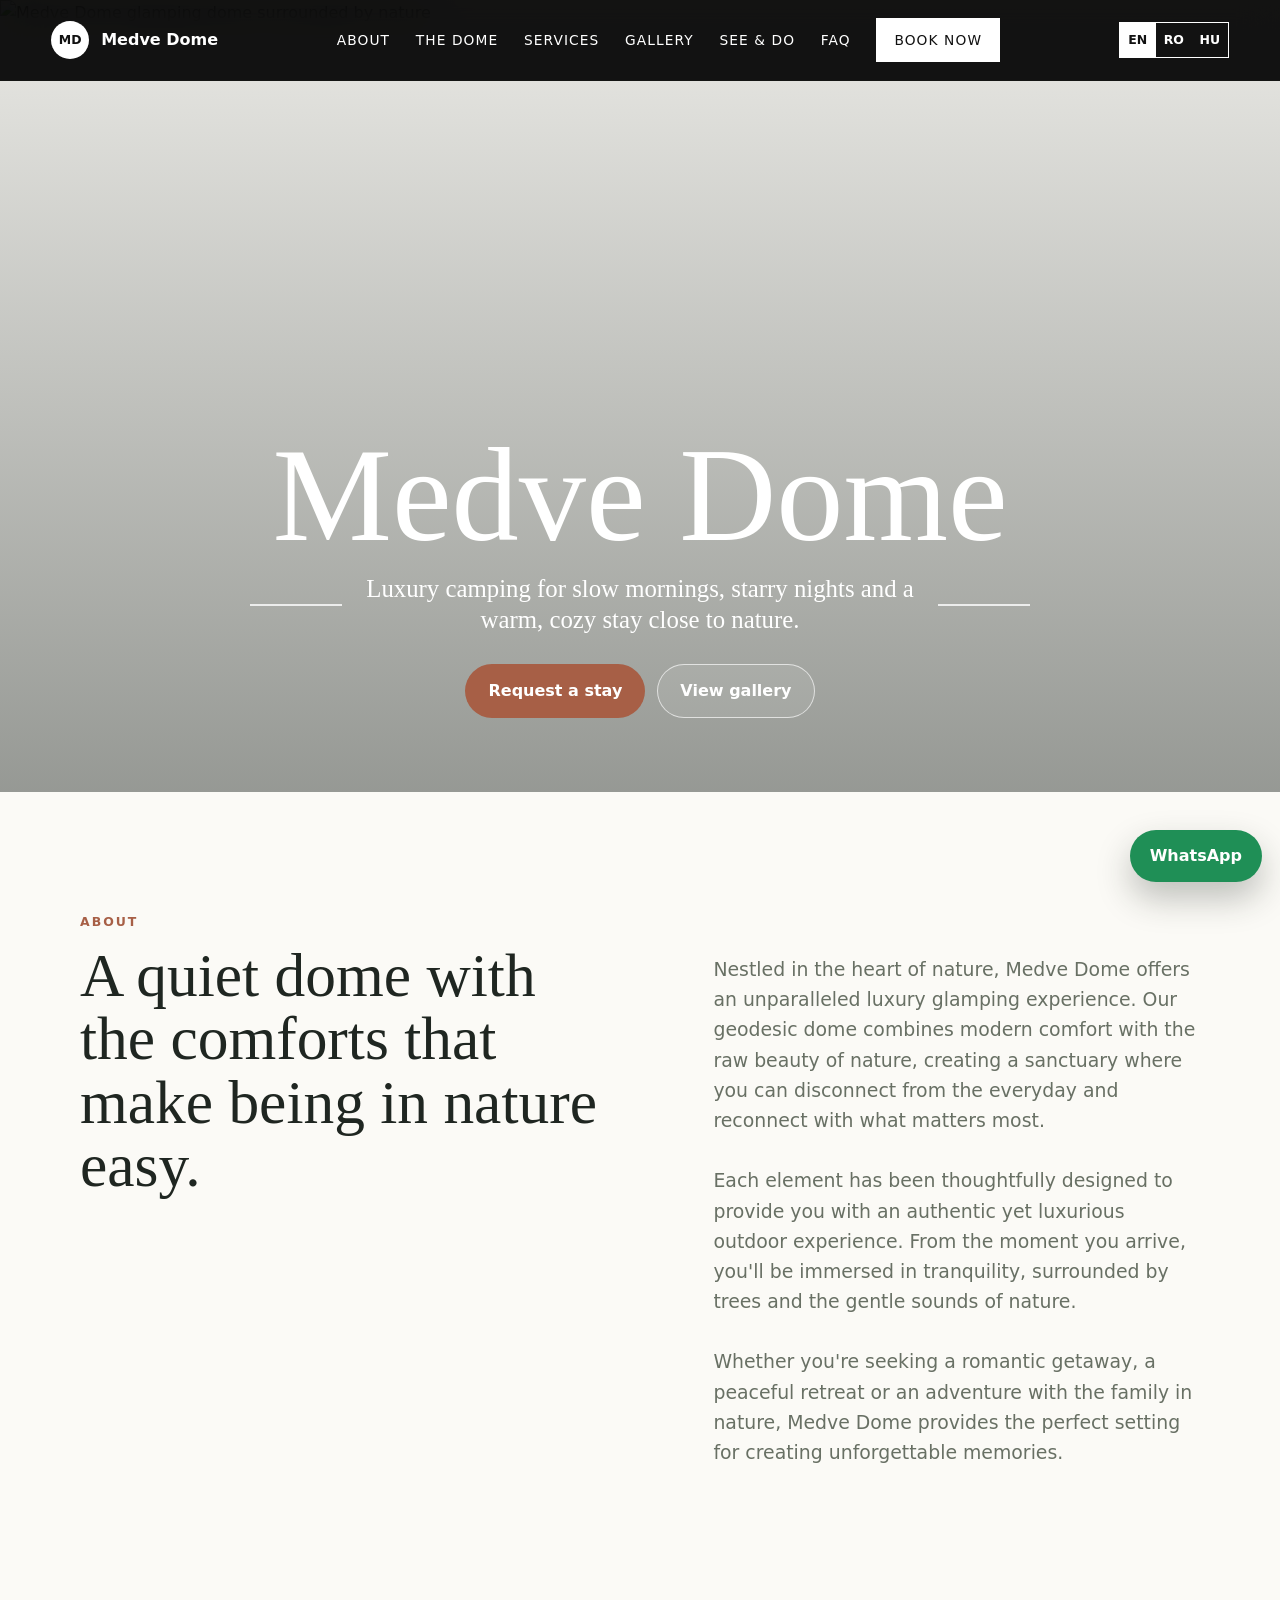
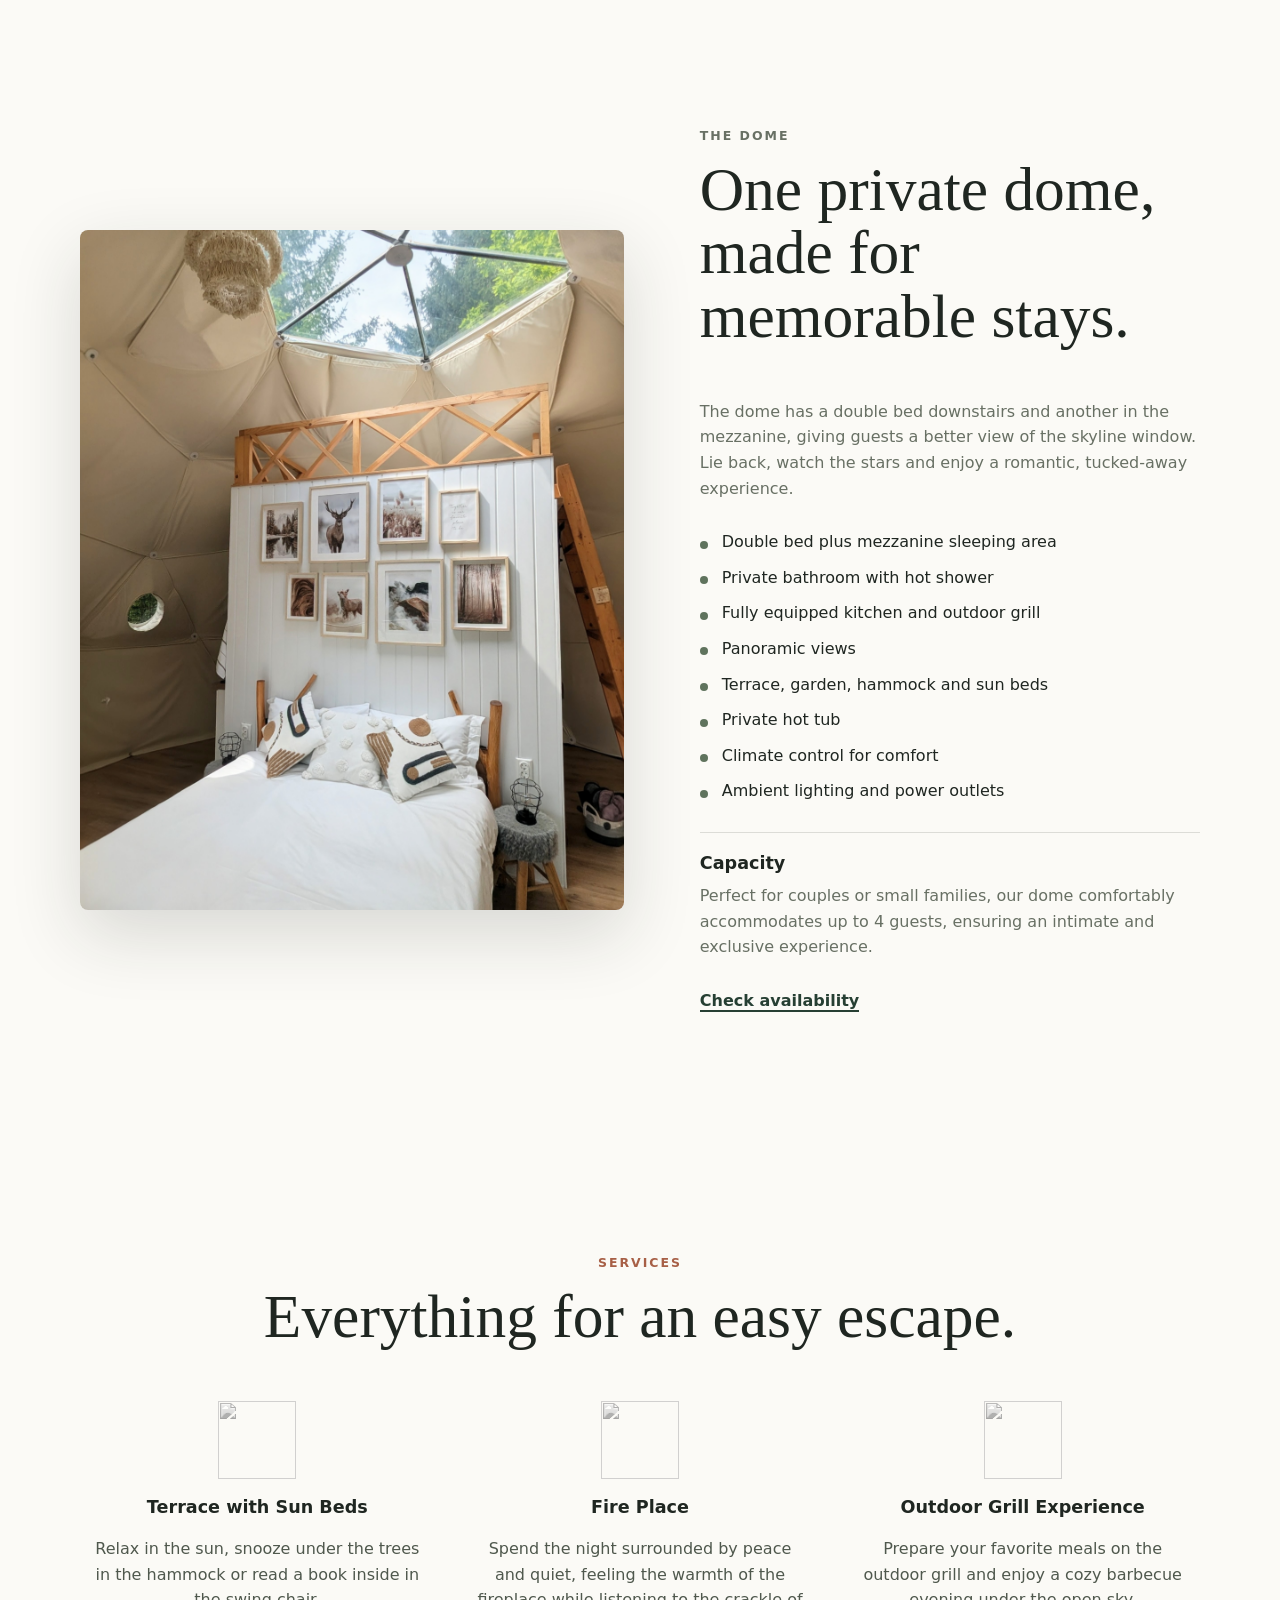
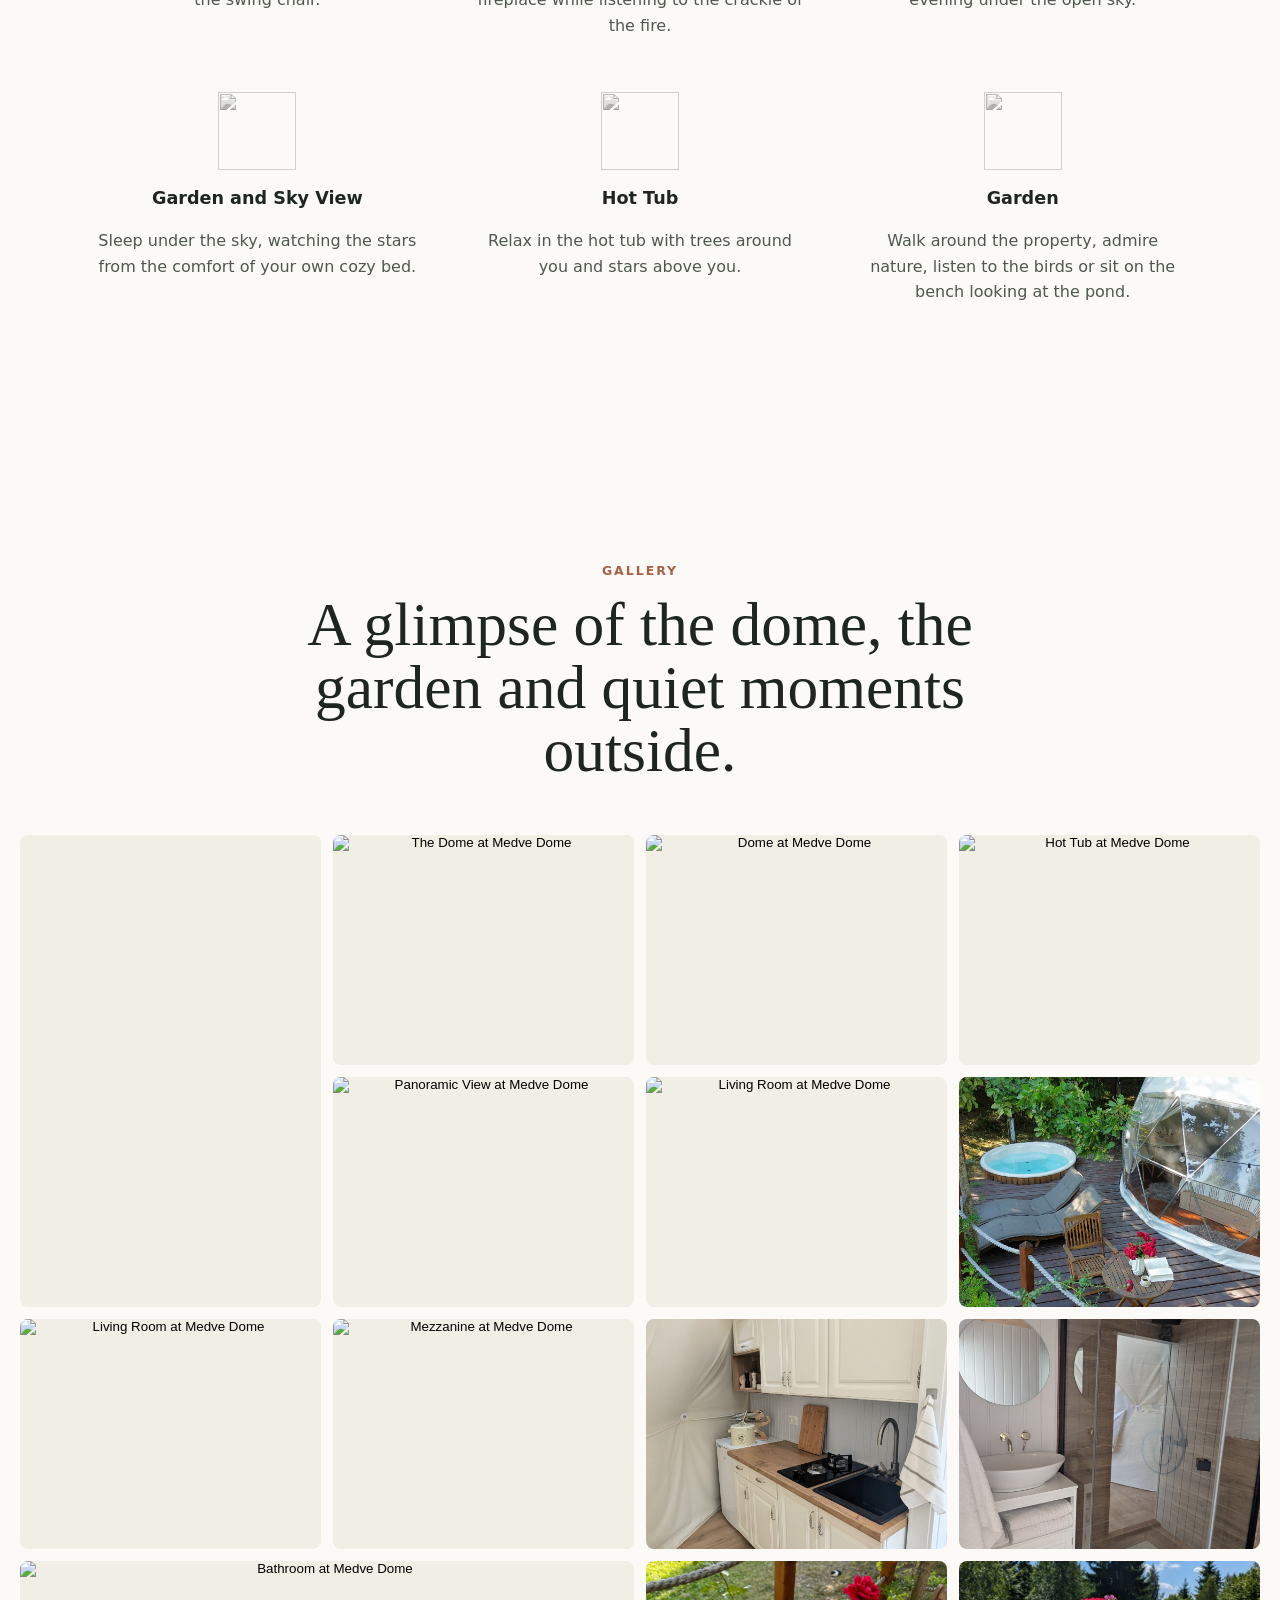
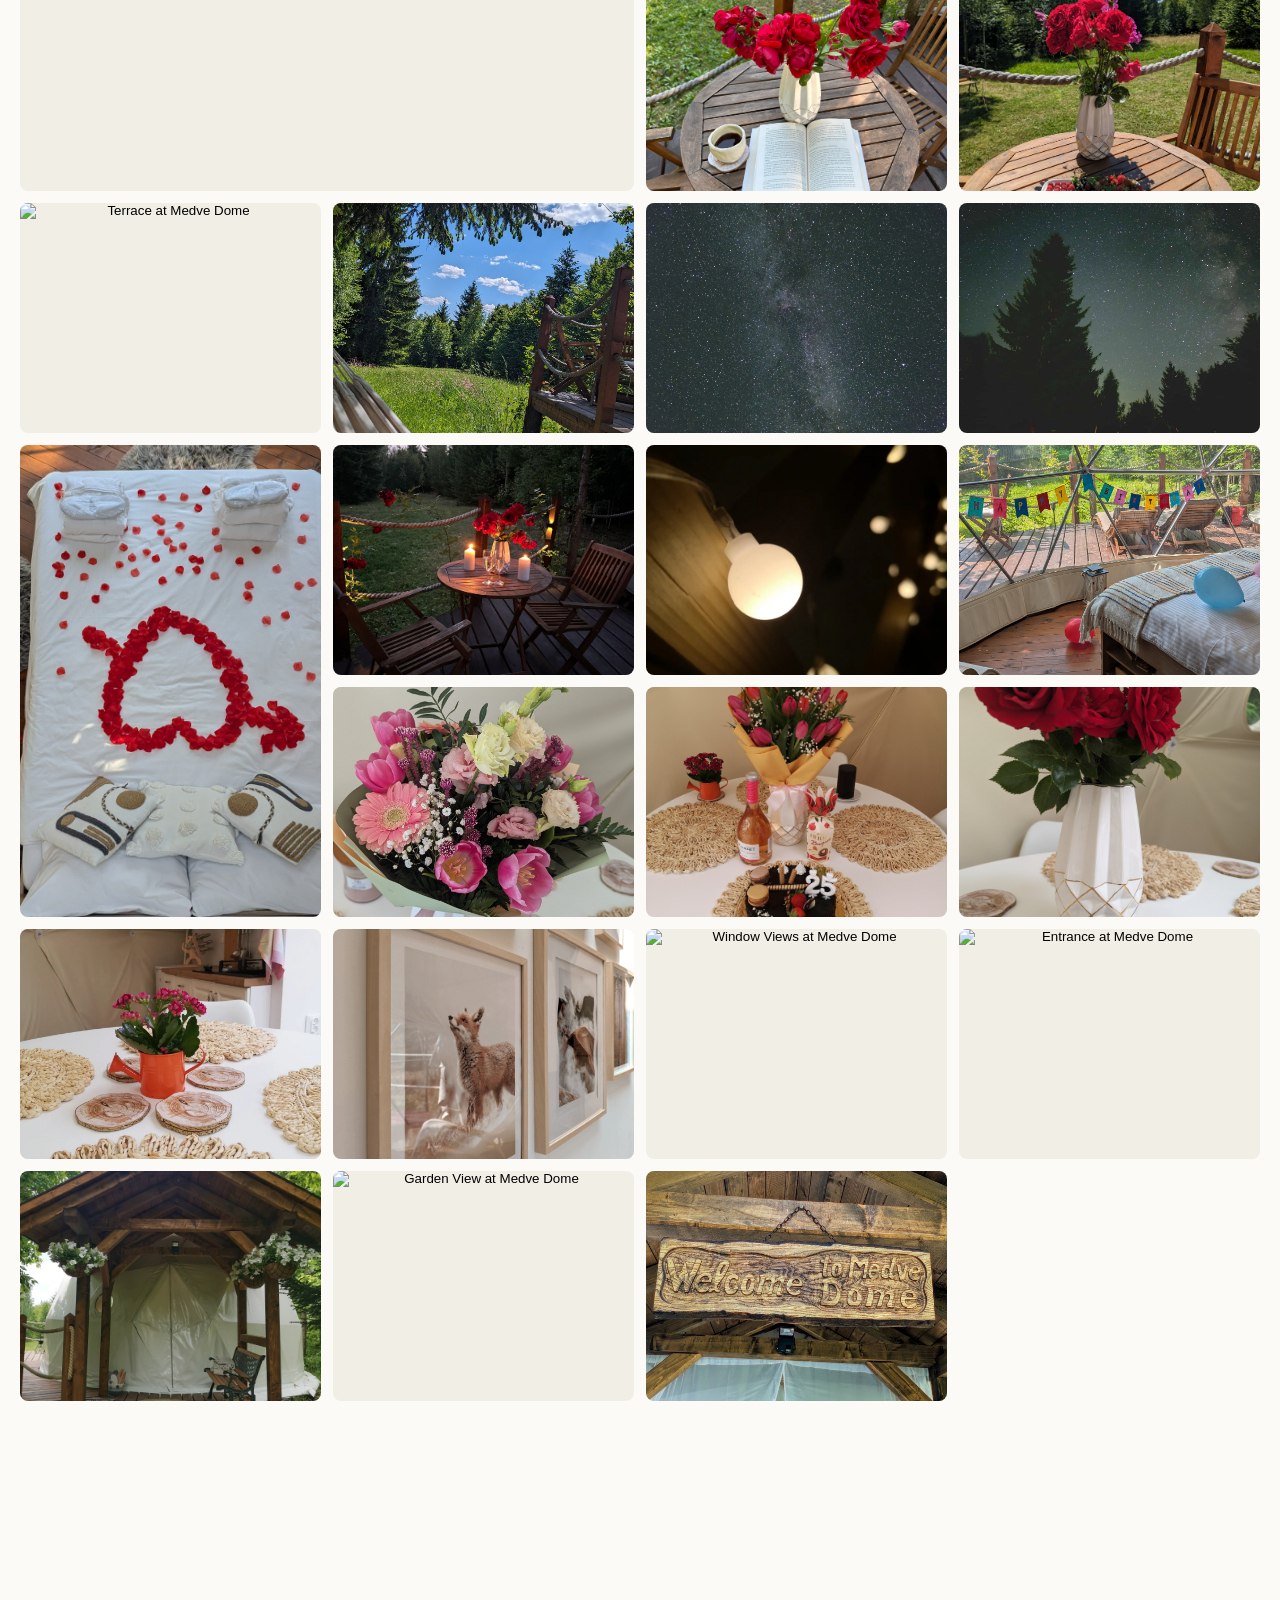
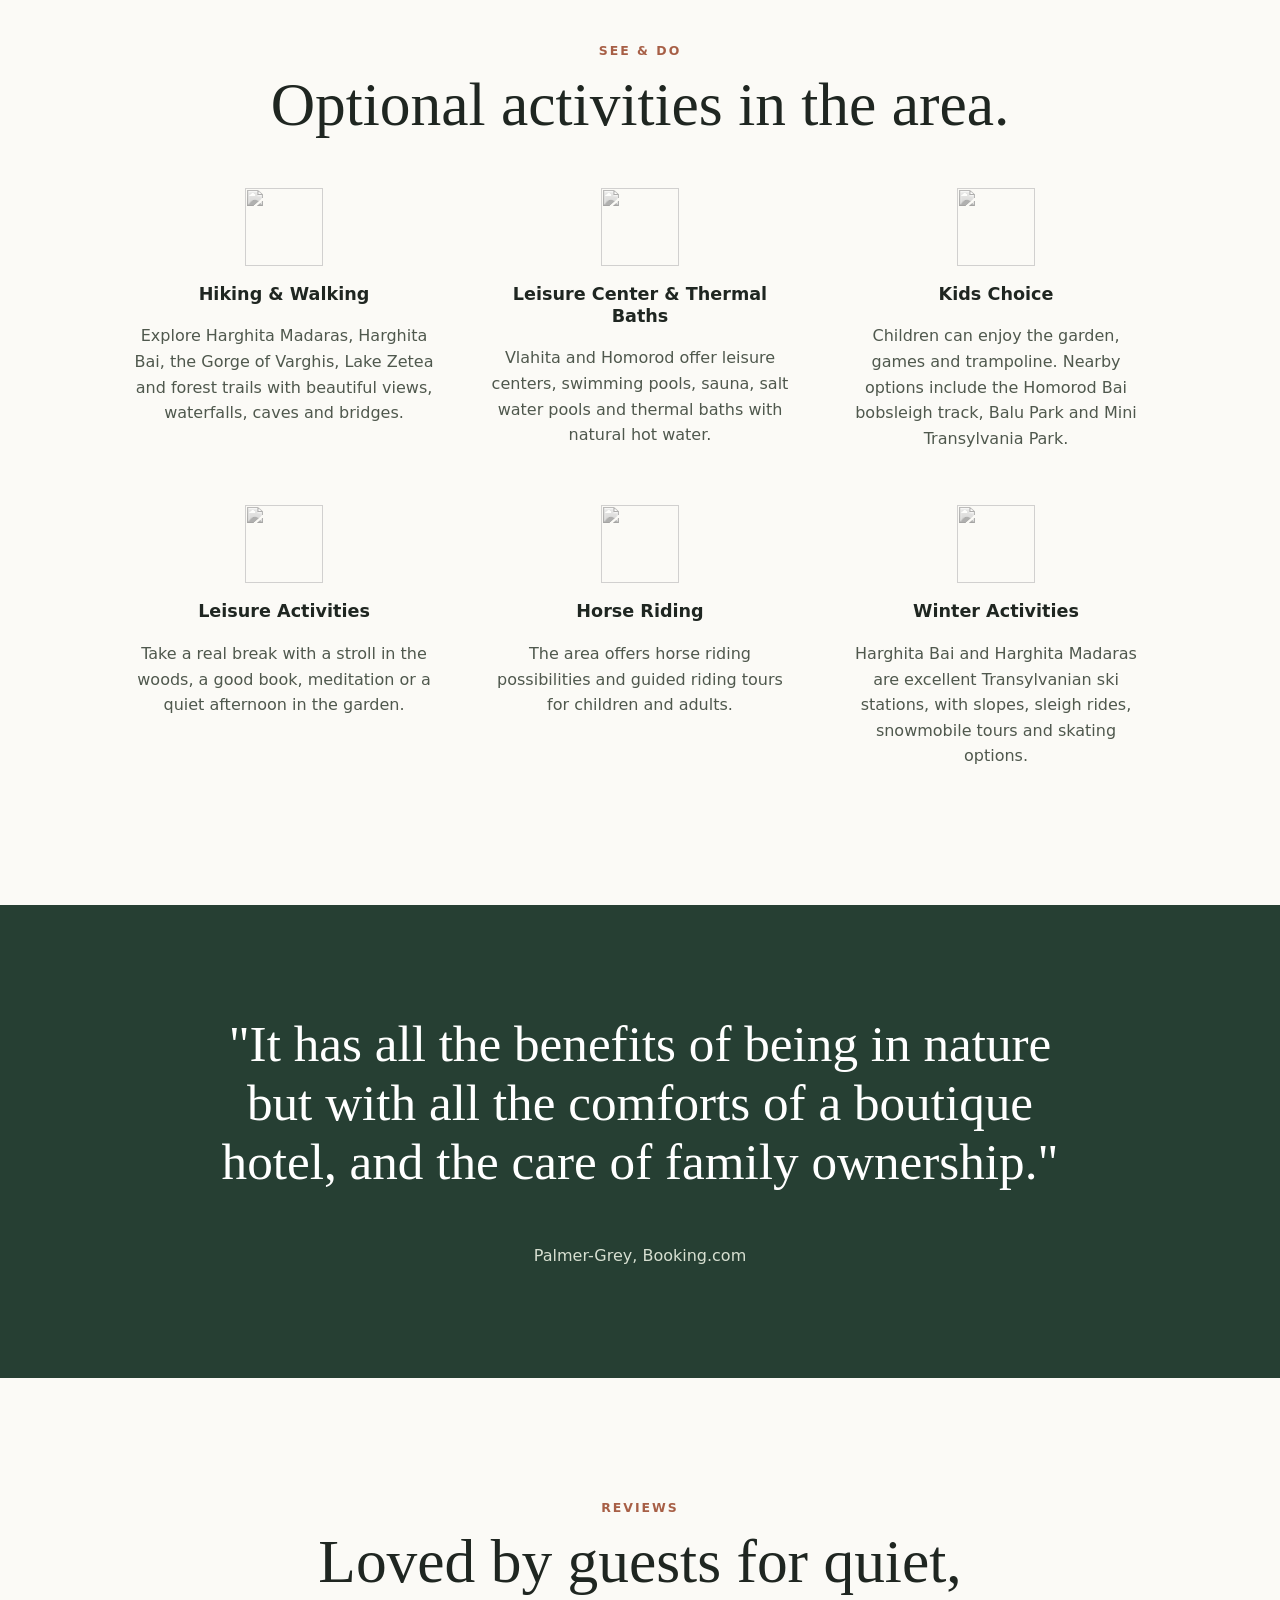
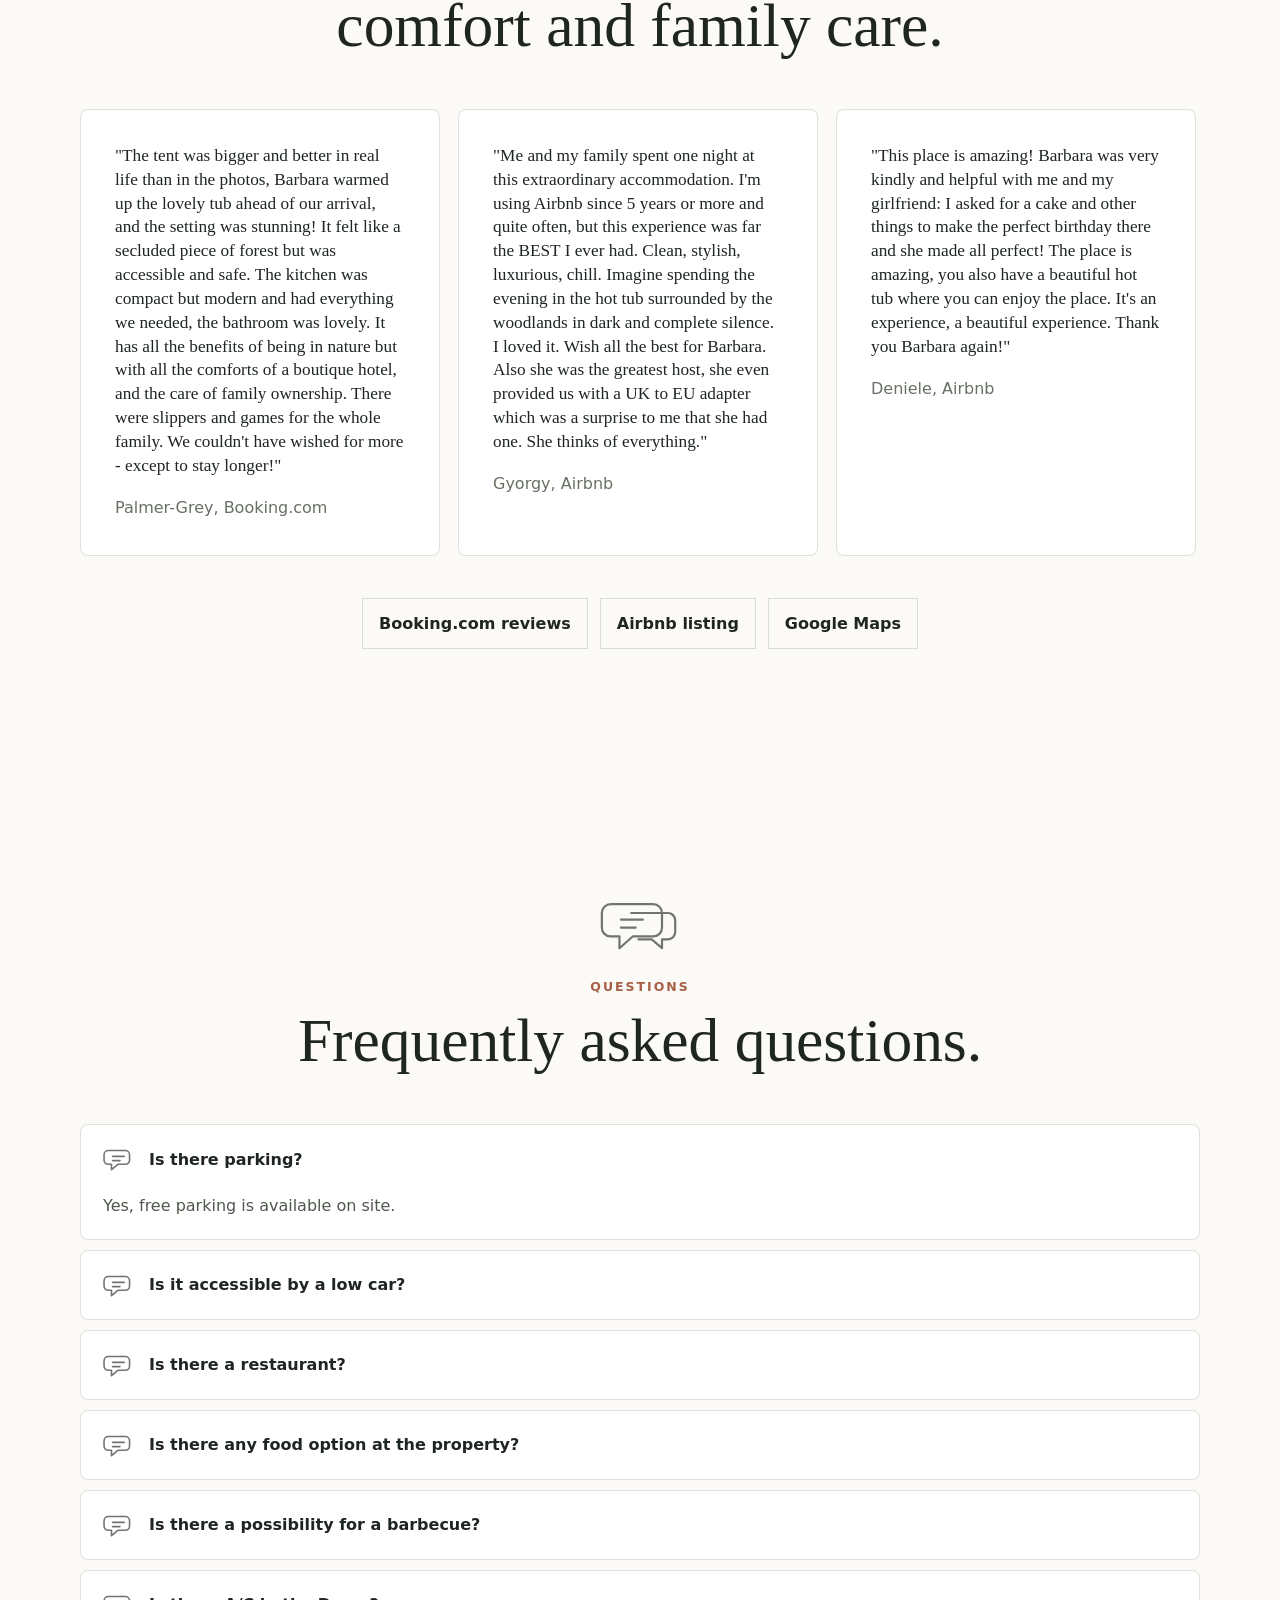
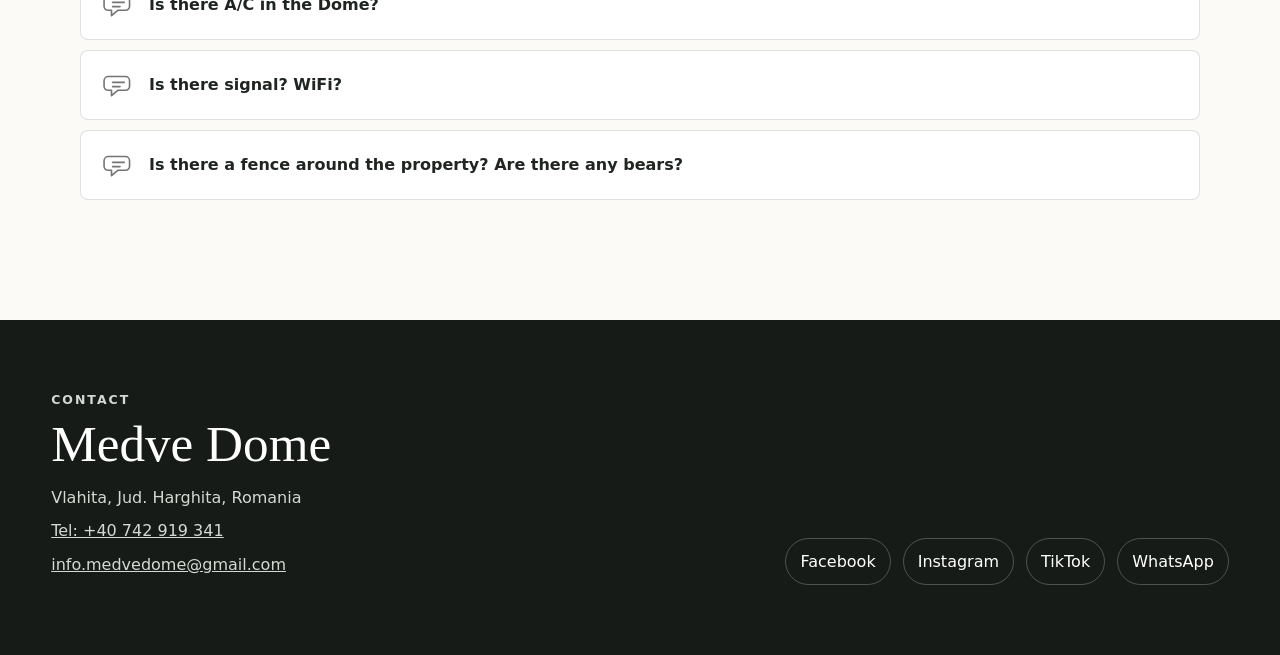
==== commit 1ab86227: "fix calendar update" ====
--- a/index.html
+++ b/index.html
@@ -336,7 +336,15 @@
     <img src="" alt="">
   </div>
 
-  <script src="availability.js"></script>
-  <script src="script.js"></script>
+  <script>
+    const availabilityScript = document.createElement("script");
+    availabilityScript.src = `availability.js?v=${Date.now()}`;
+    availabilityScript.onload = () => {
+      const mainScript = document.createElement("script");
+      mainScript.src = "script.js";
+      document.body.appendChild(mainScript);
+    };
+    document.body.appendChild(availabilityScript);
+  </script>
 </body>
 </html>
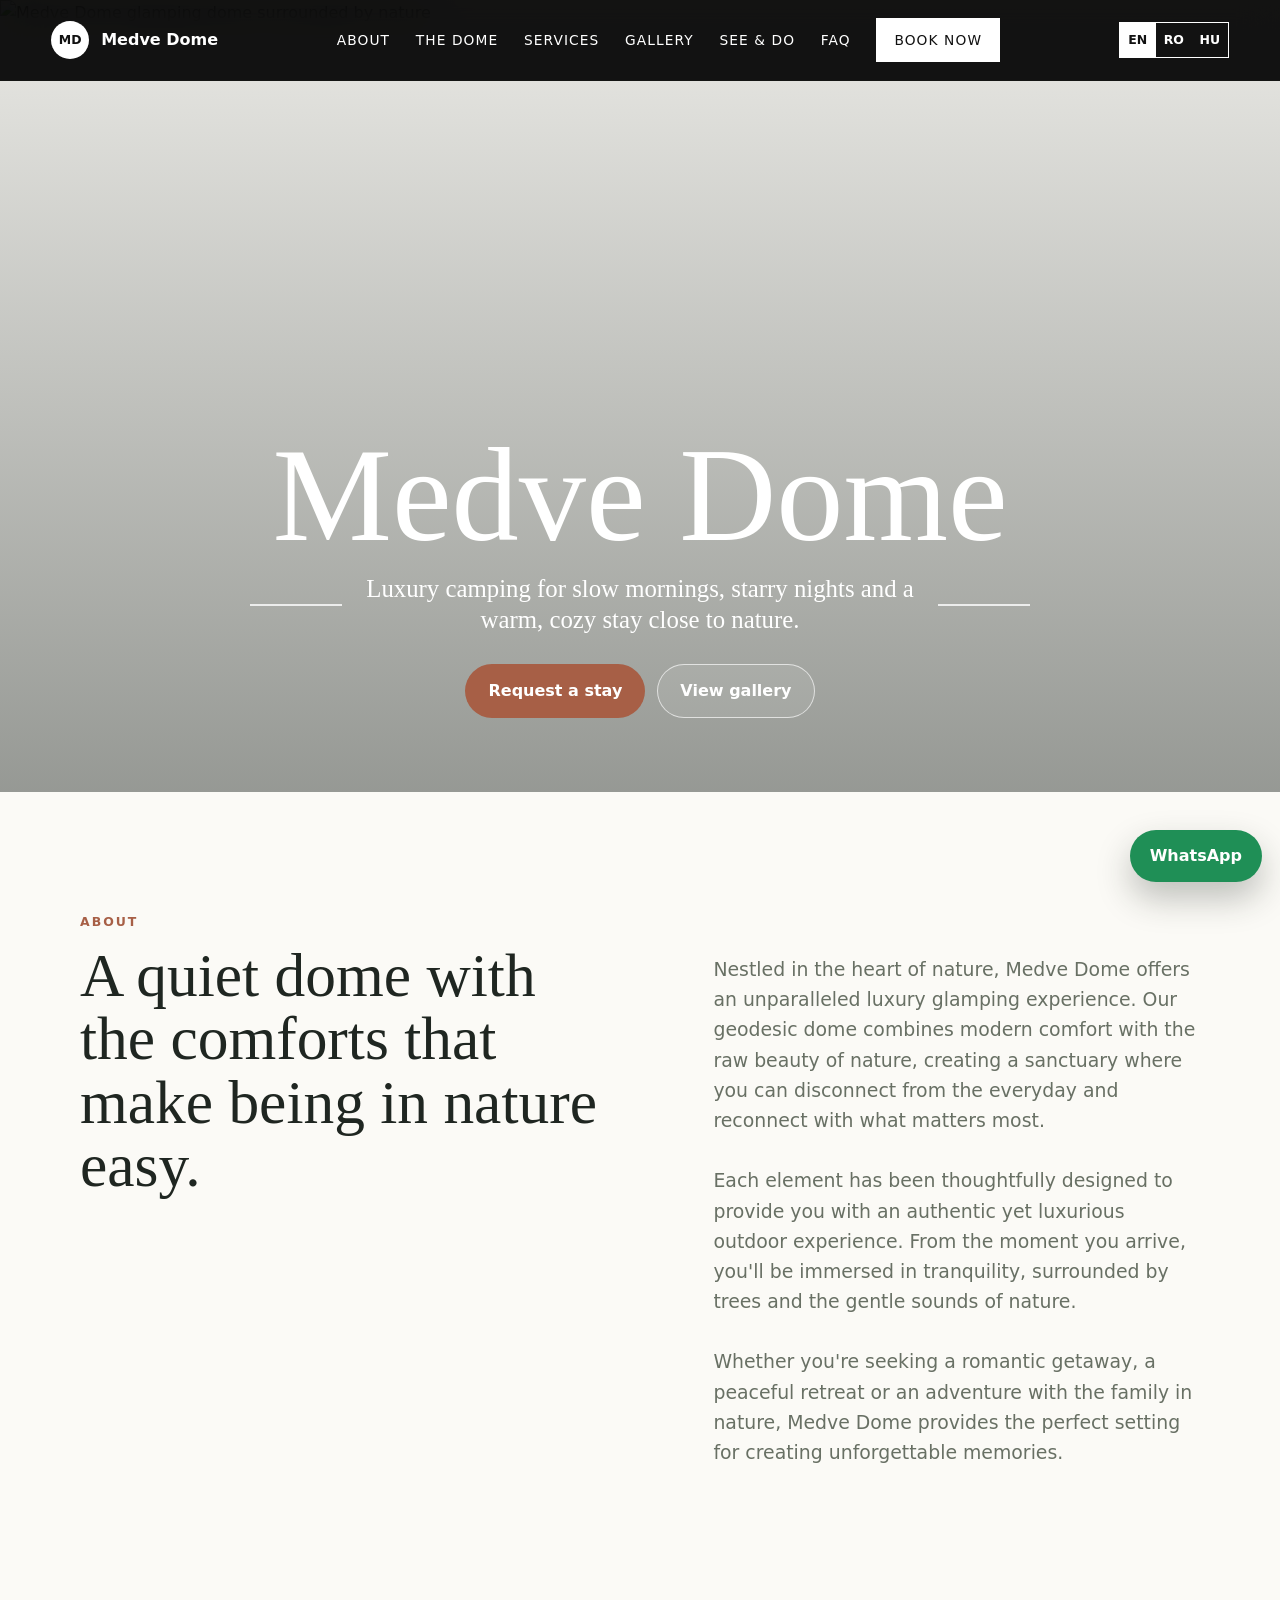
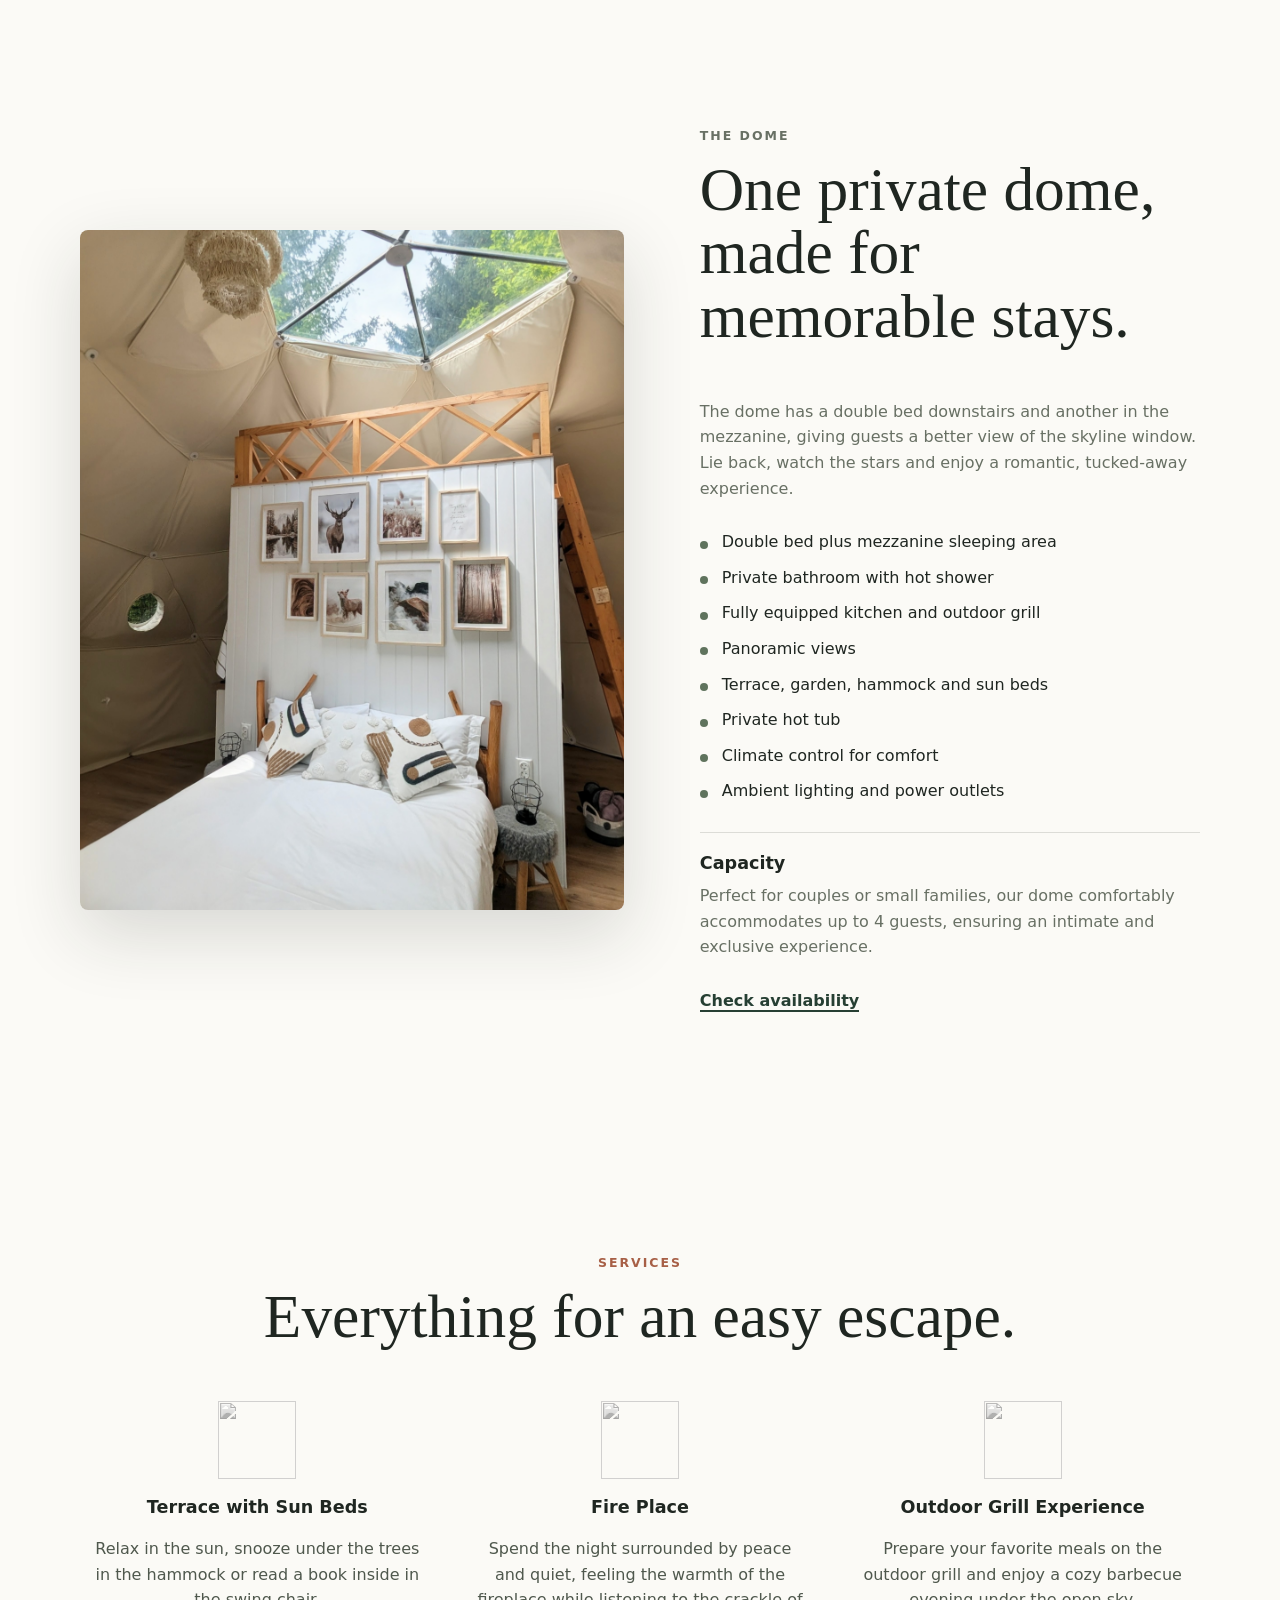
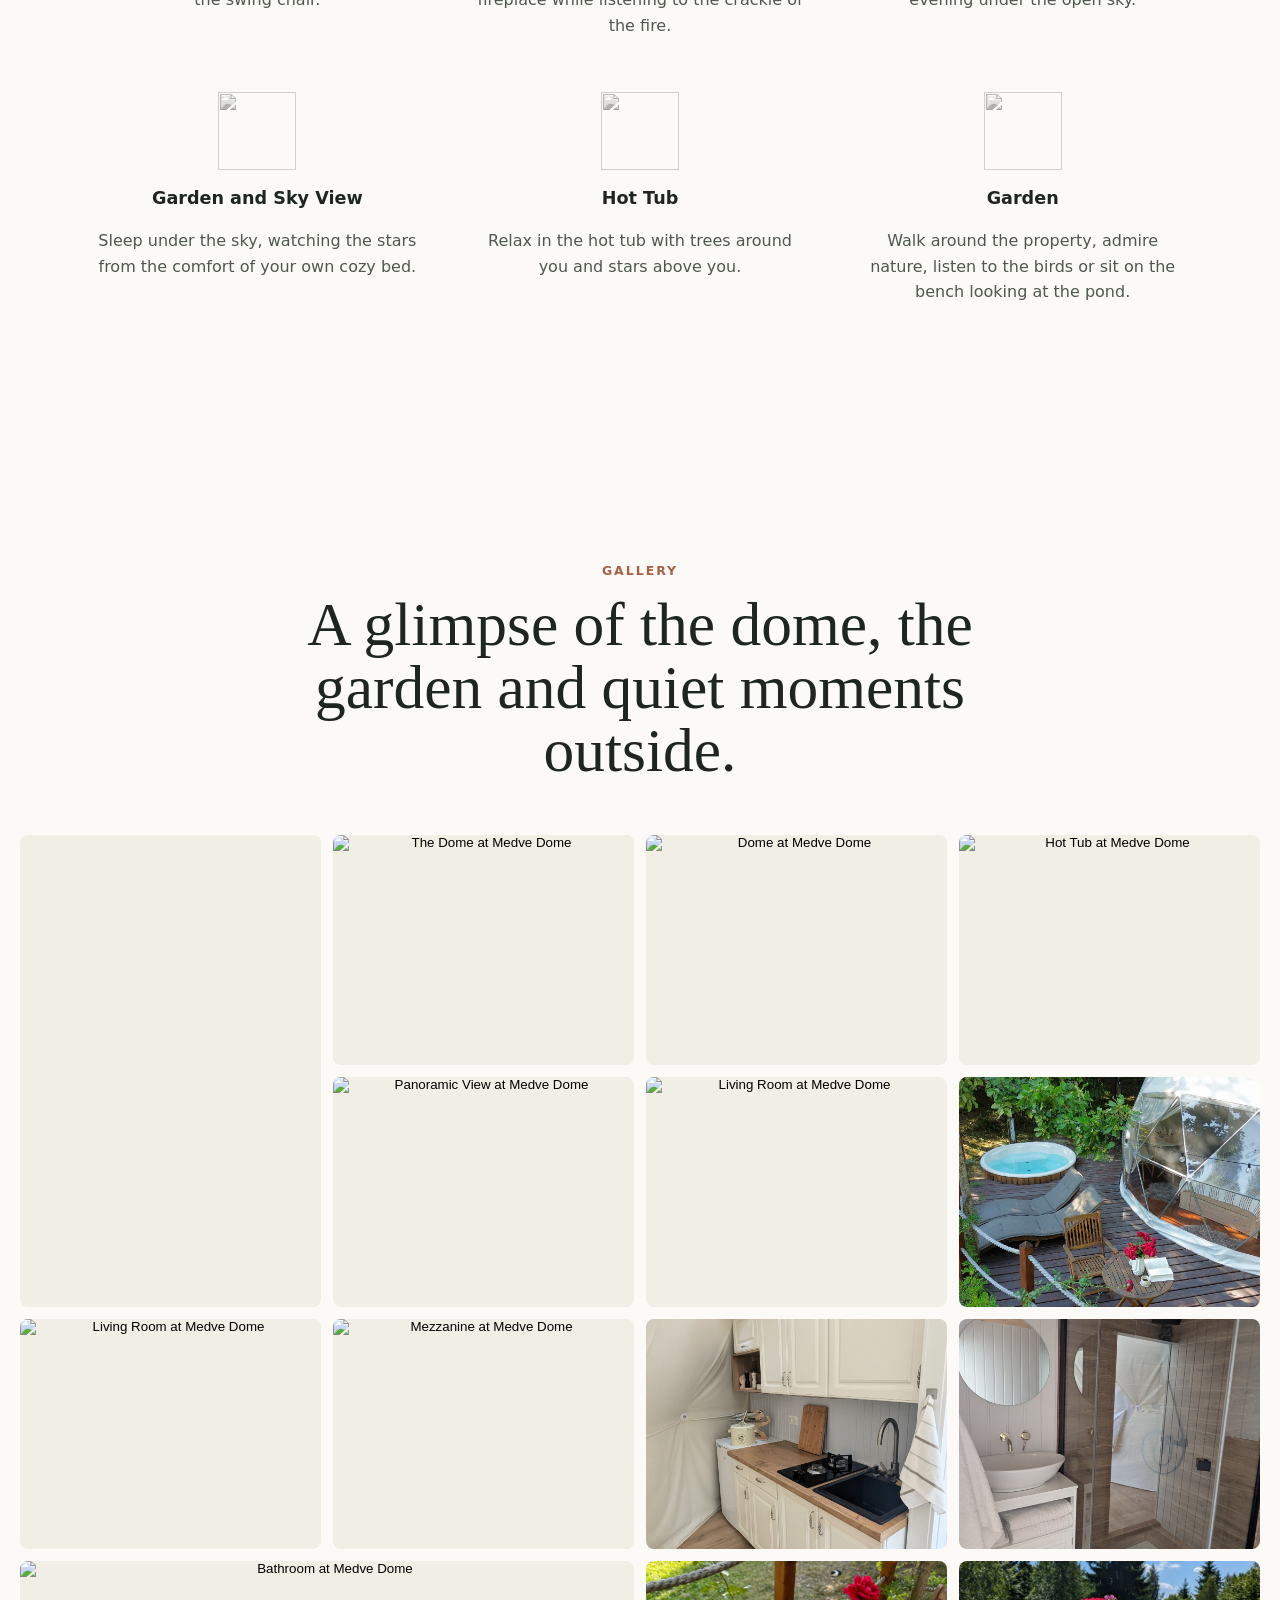
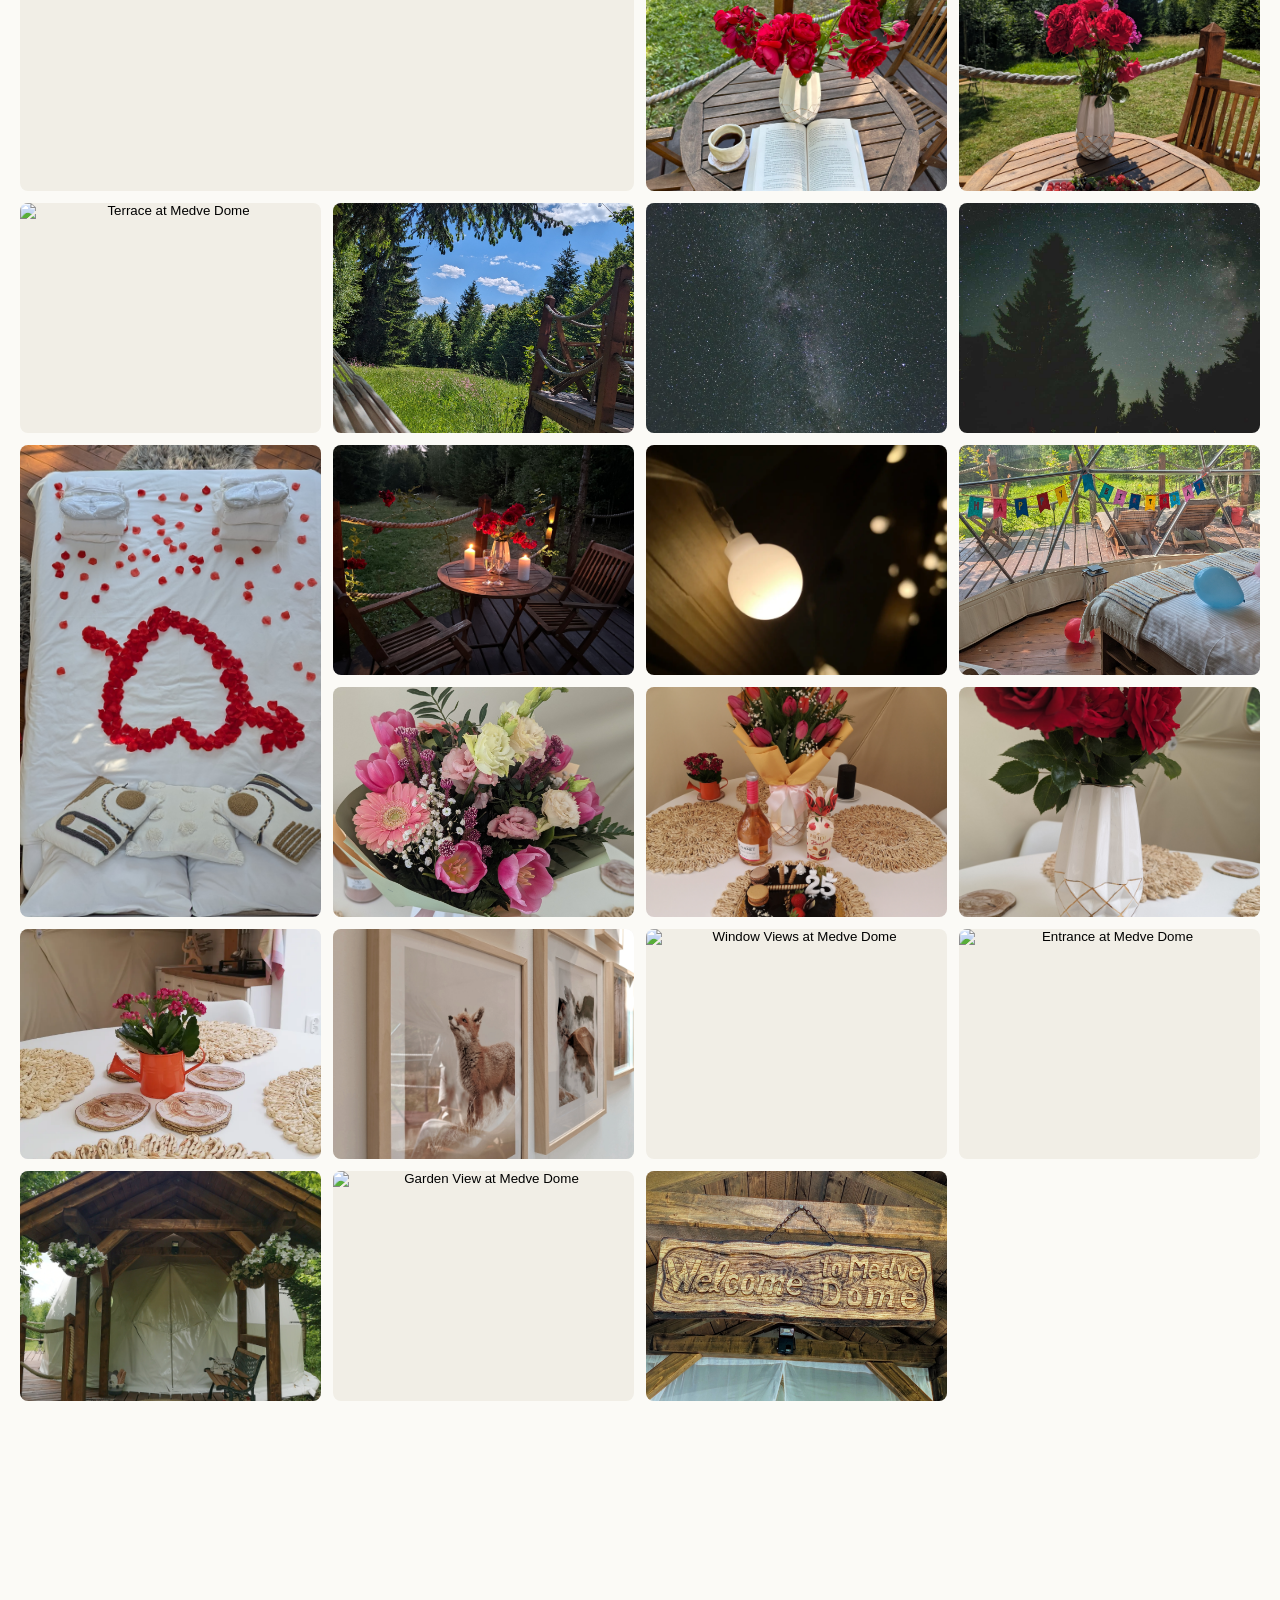
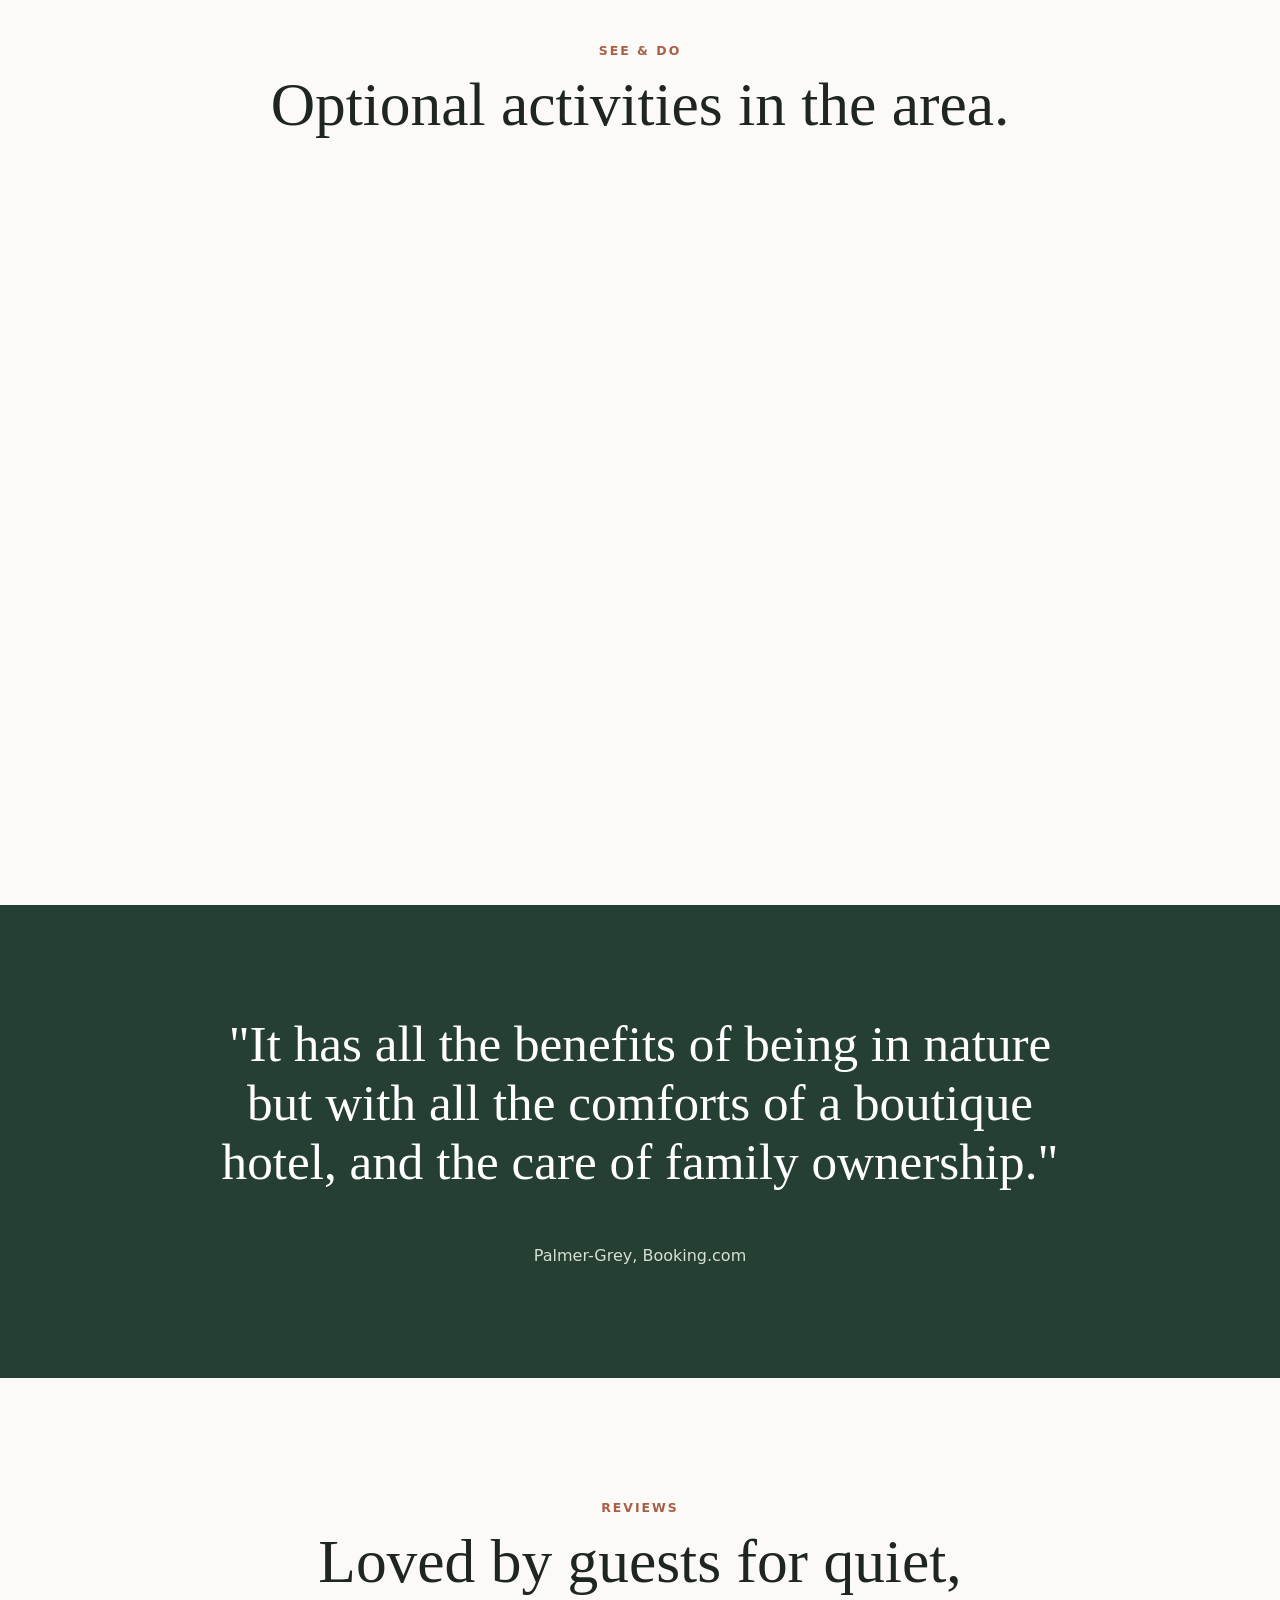
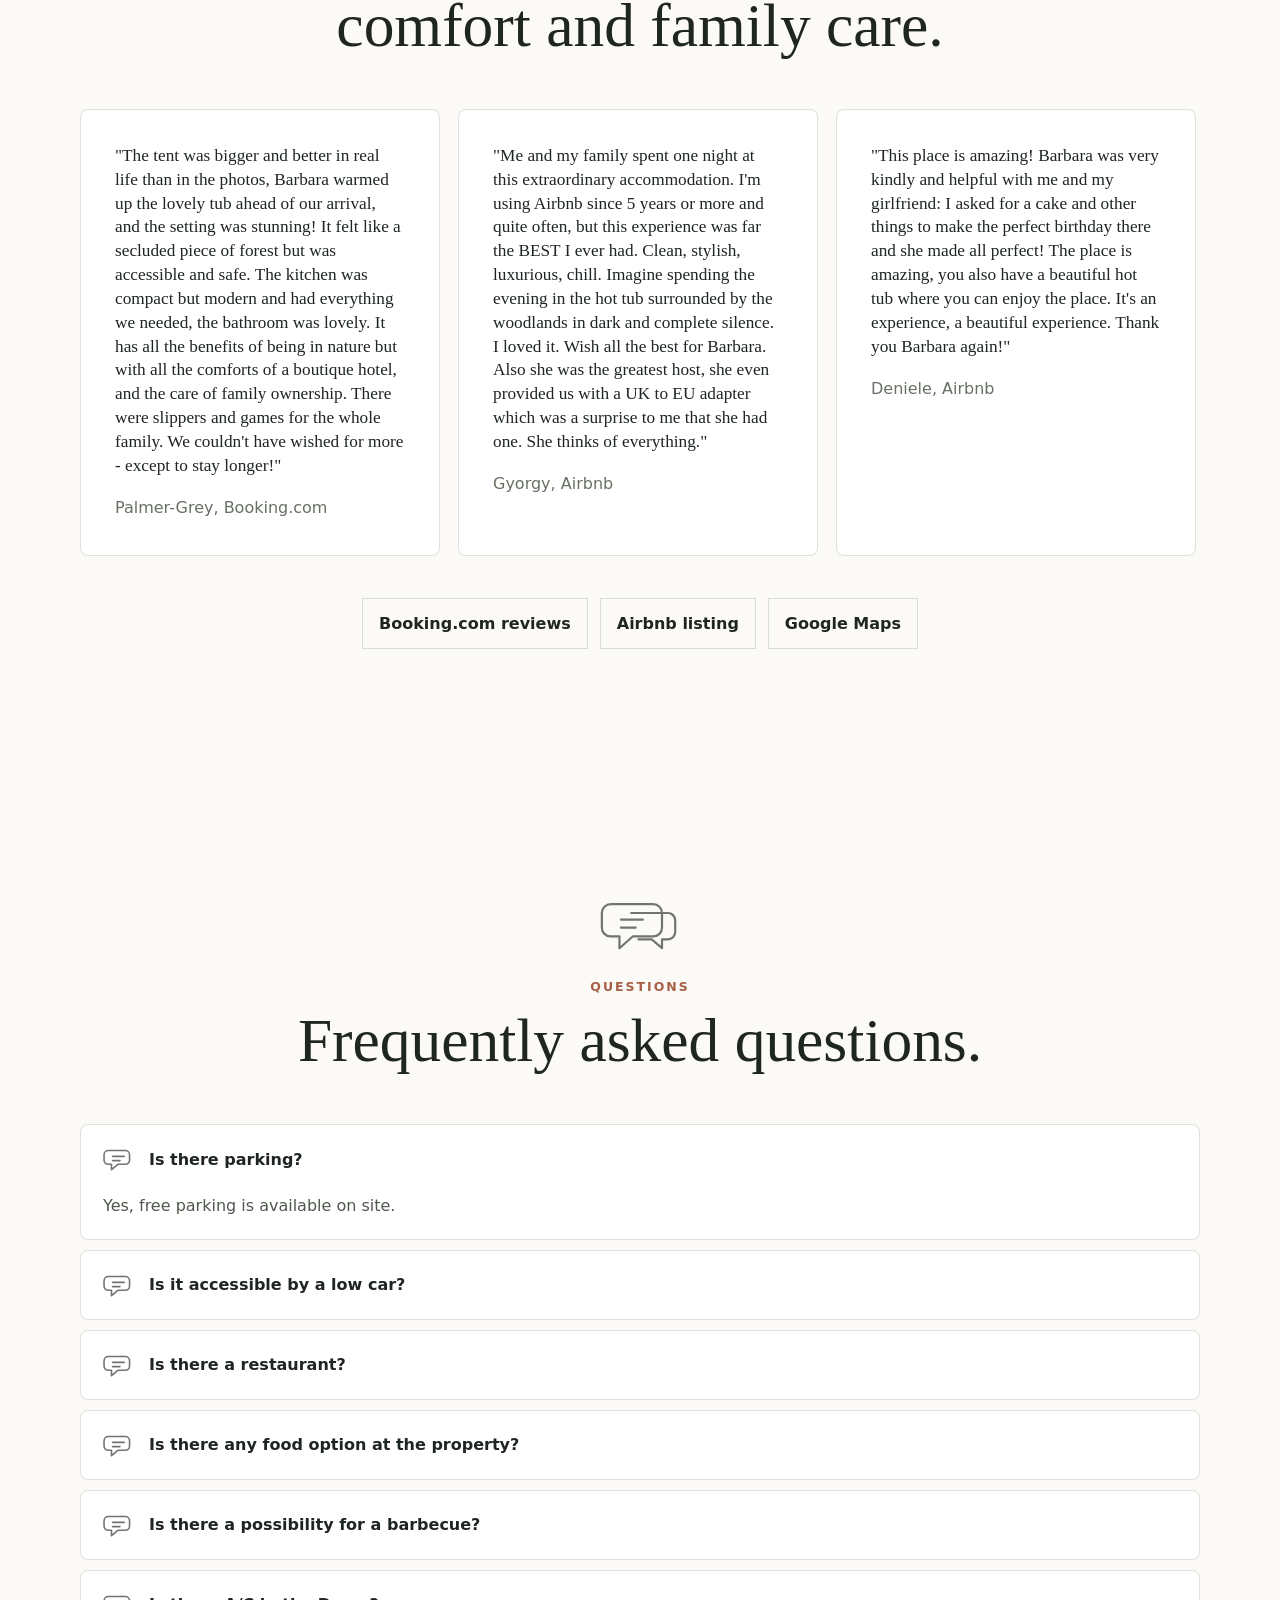
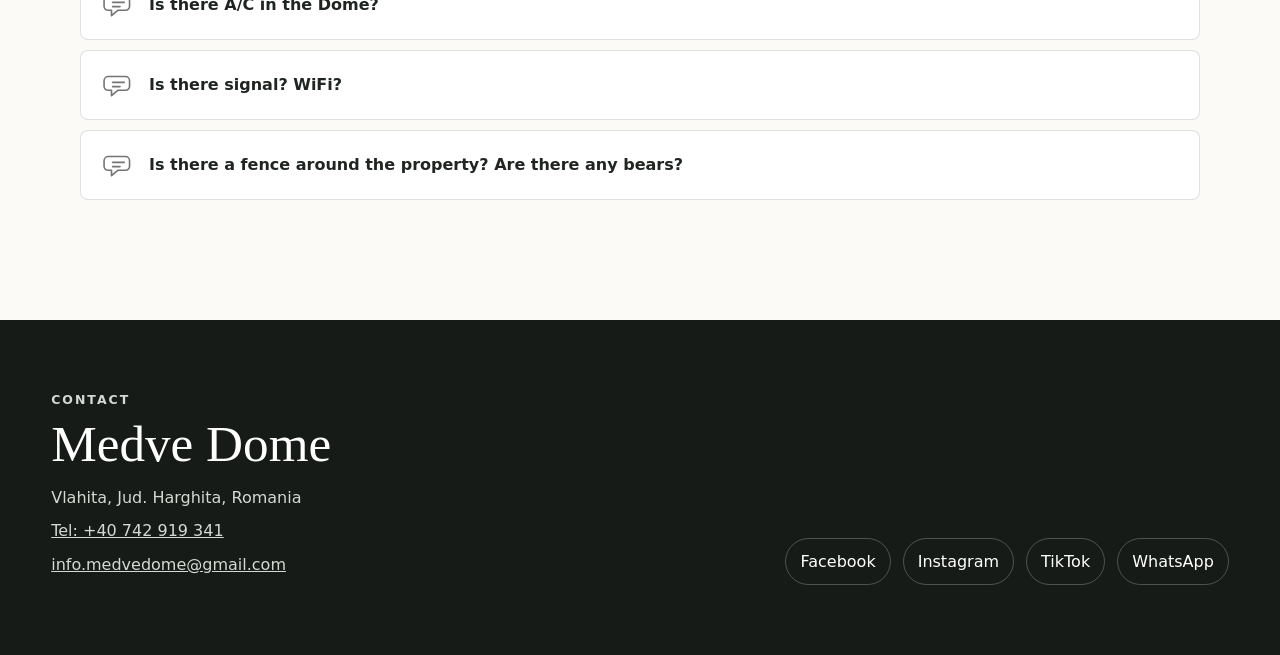
==== commit d1f5b9e4: "final style updates" ====
--- a/index.html
+++ b/index.html
@@ -5,7 +5,6 @@
   <meta name="viewport" content="width=device-width, initial-scale=1.0">
   <meta name="description" content="Medve Dome is a private glamping dome in Vlahita, Harghita, Romania with forest views, hot tub, terrace, fireplace, grill and cozy boutique comfort.">
   <title>Medve Dome | Luxury Glamping in Harghita</title>
-  <link rel="preconnect" href="https://static.wixstatic.com">
   <link rel="stylesheet" href="styles.css">
 </head>
 <body>
@@ -42,7 +41,7 @@
 
   <main id="home">
     <section class="hero" aria-label="Medve Dome luxury camping">
-      <img src="https://static.wixstatic.com/media/76b5a7_88e91bb5a2724702bfc08b19eb4397c9~mv2.jpg/v1/fill/w_980,h_720,al_c,q_85,usm_0.66_1.00_0.01,enc_avif,quality_auto/76b5a7_88e91bb5a2724702bfc08b19eb4397c9~mv2.jpg" alt="Medve Dome glamping dome surrounded by nature">
+      <img src="images/home/Dome%20garden%20view.jpg" alt="Medve Dome glamping dome surrounded by nature">
       <div class="hero-content">
         <h1>Medve Dome</h1>
         <p><span></span>Luxury camping for slow mornings, starry nights and a warm, cozy stay close to nature.<span></span></p>
--- a/styles.css
+++ b/styles.css
@@ -194,6 +194,7 @@
   width: 100%;
   height: 100%;
   object-fit: cover;
+  object-position: center 54%;
   filter: brightness(1.13);
 }
 
@@ -860,7 +861,10 @@
 
 .calendar-day strong {
   display: block;
-  font-size: 0.78rem;
+  margin-top: 2px;
+  font-family: "Cormorant Garamond Wix", Georgia, "Times New Roman", serif;
+  font-size: 1.05rem;
+  font-weight: 400;
   line-height: 1;
 }
 
@@ -876,12 +880,13 @@
 
 .calendar-day em {
   display: block;
-  margin-top: 4px;
+  margin-top: 5px;
   color: #6f766a;
-  font-size: 0.52rem;
+  font-family: "Brandon Grotesque Wix", "Wix Madefor Text", ui-sans-serif, system-ui, sans-serif;
+  font-size: 0.56rem;
   line-height: 1;
   font-style: normal;
-  font-weight: 800;
+  font-weight: 600;
 }
 
 .calendar-day.is-booked span {
@@ -1422,9 +1427,9 @@
 }
 
 .booking-price strong {
-  font-family: "Cormorant Garamond Wix", Georgia, "Times New Roman", serif;
-  font-size: 2rem;
-  font-weight: 300;
+  font-family: "Didot Wix Italic", "Cormorant Garamond Wix", Georgia, "Times New Roman", serif;
+  font-size: 2.05rem;
+  font-weight: 400;
 }
 
 label {
@@ -1583,6 +1588,7 @@
     border: 1px solid var(--line);
     border-radius: 8px;
     background: var(--paper);
+    color: var(--ink);
     box-shadow: var(--shadow);
   }
 
@@ -1780,7 +1786,7 @@
   }
 
   .calendar-day strong {
-    font-size: 0.76rem;
+    font-size: 0.96rem;
   }
 
   .calendar-day span {
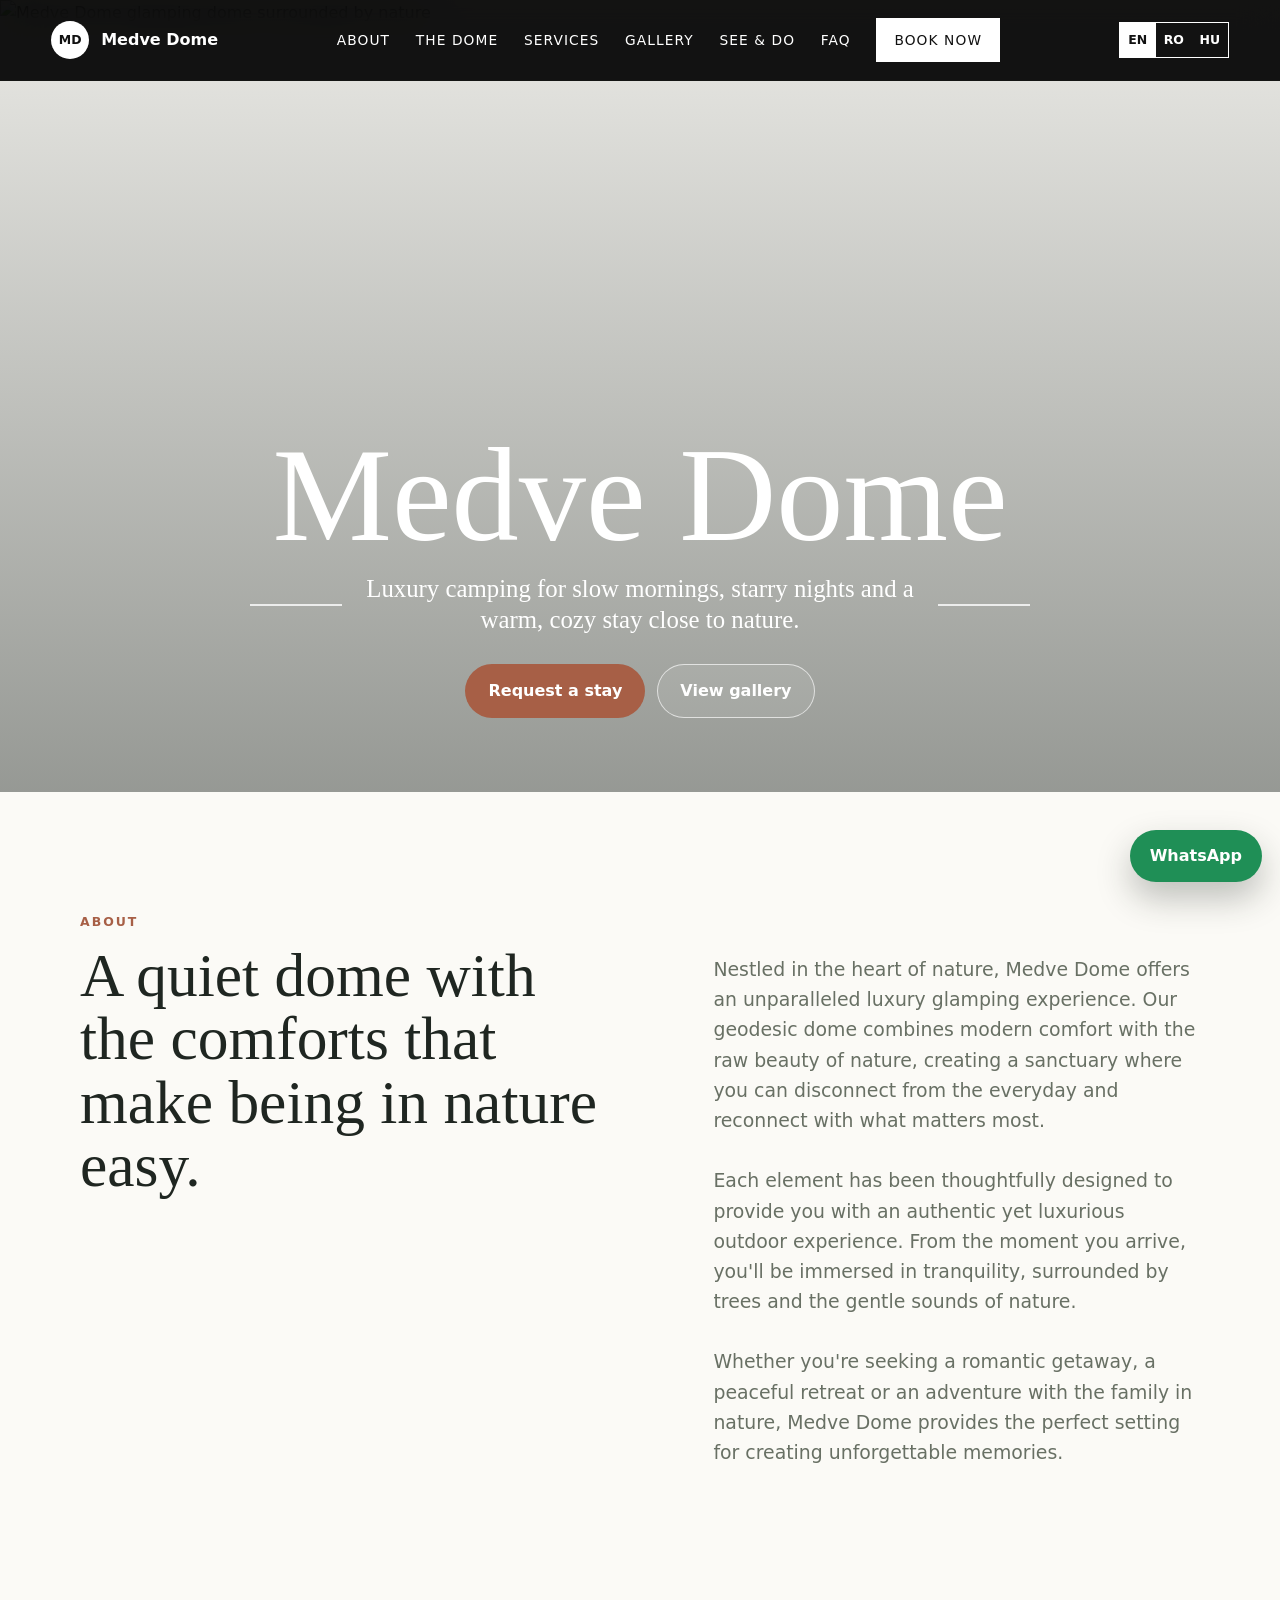
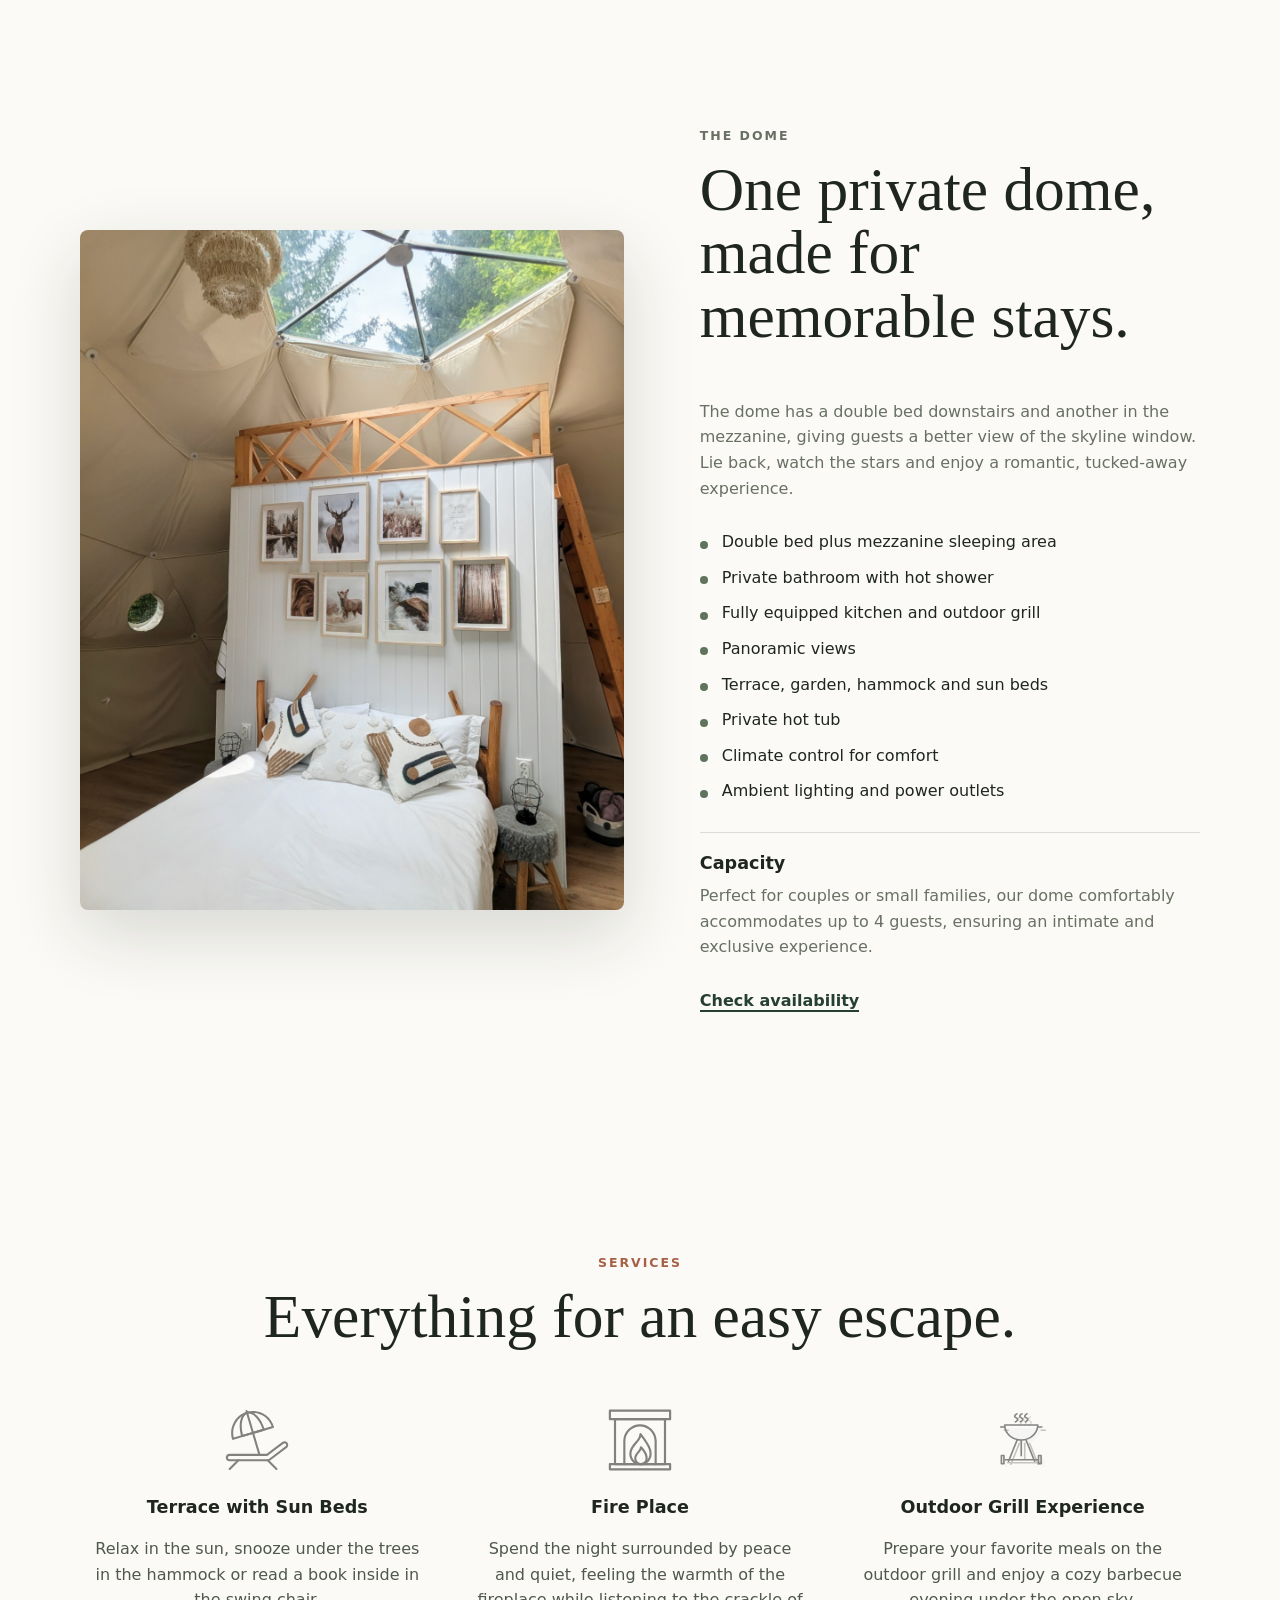
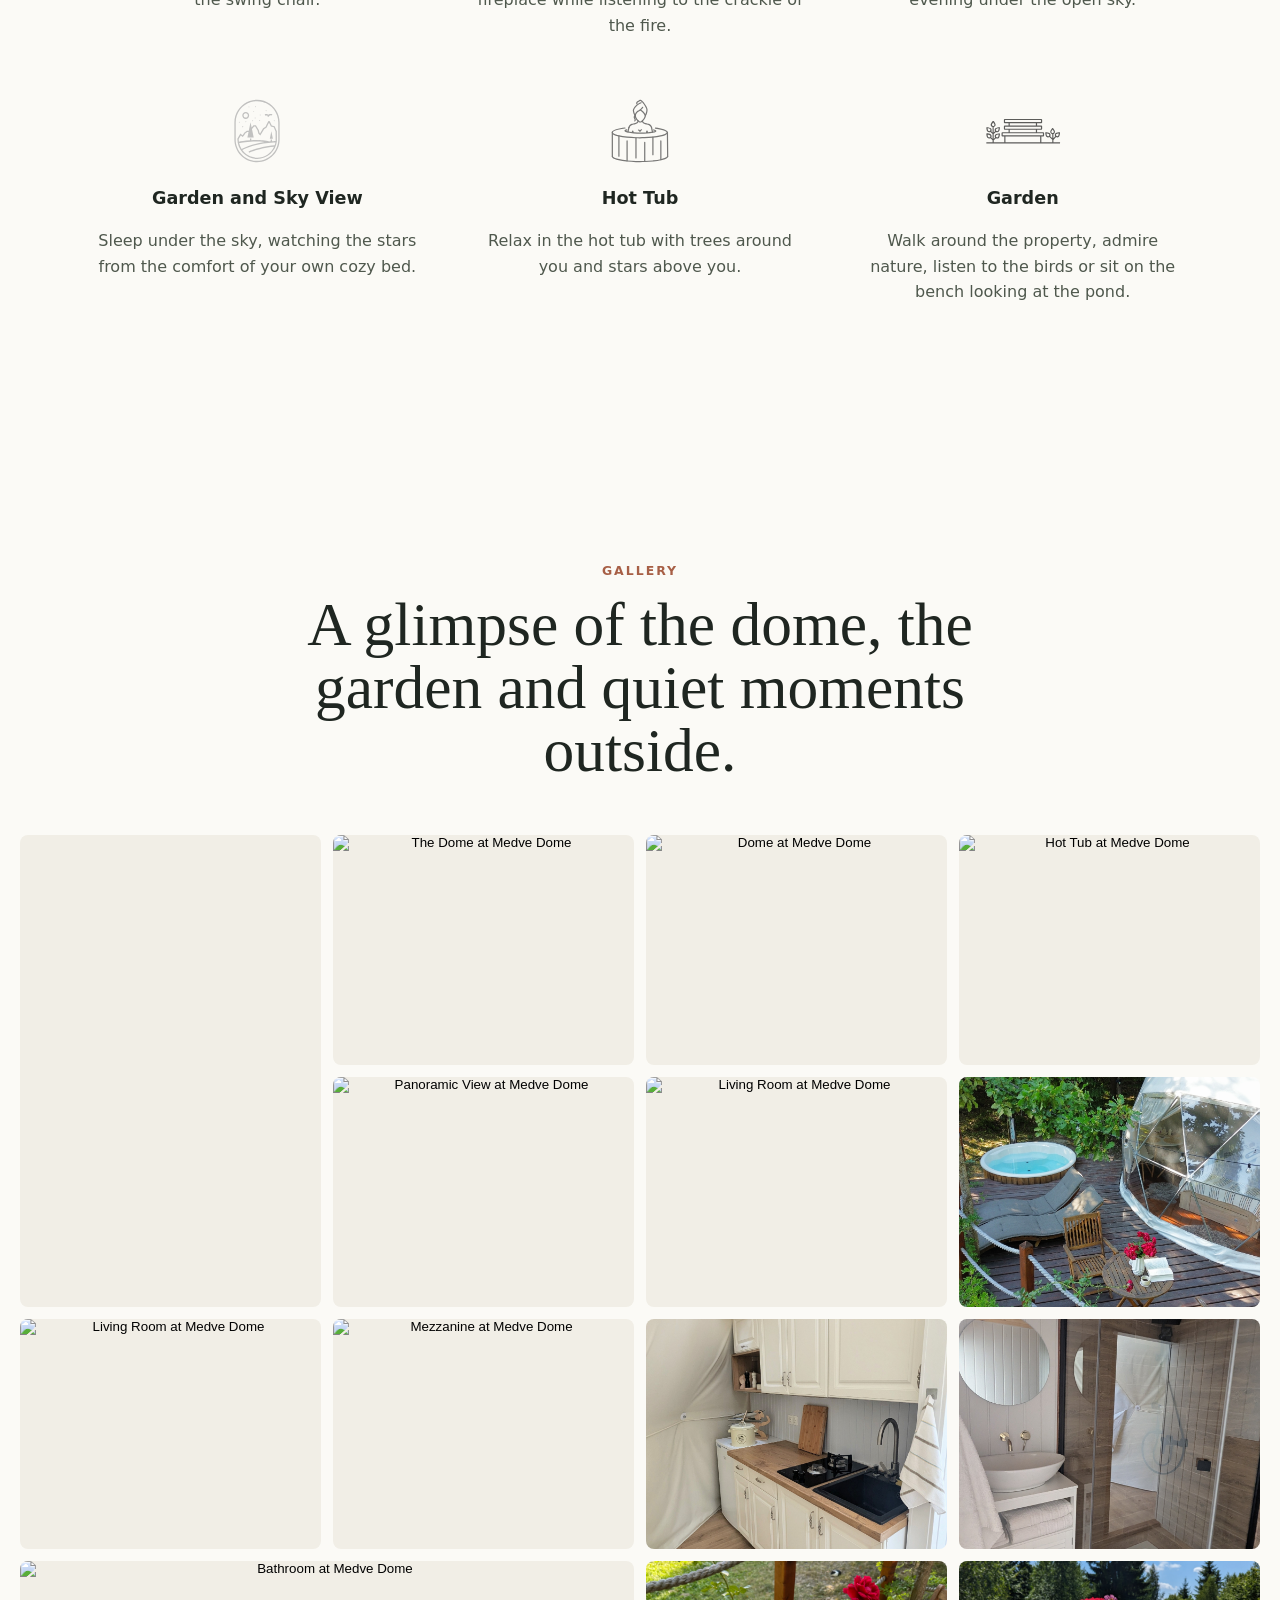
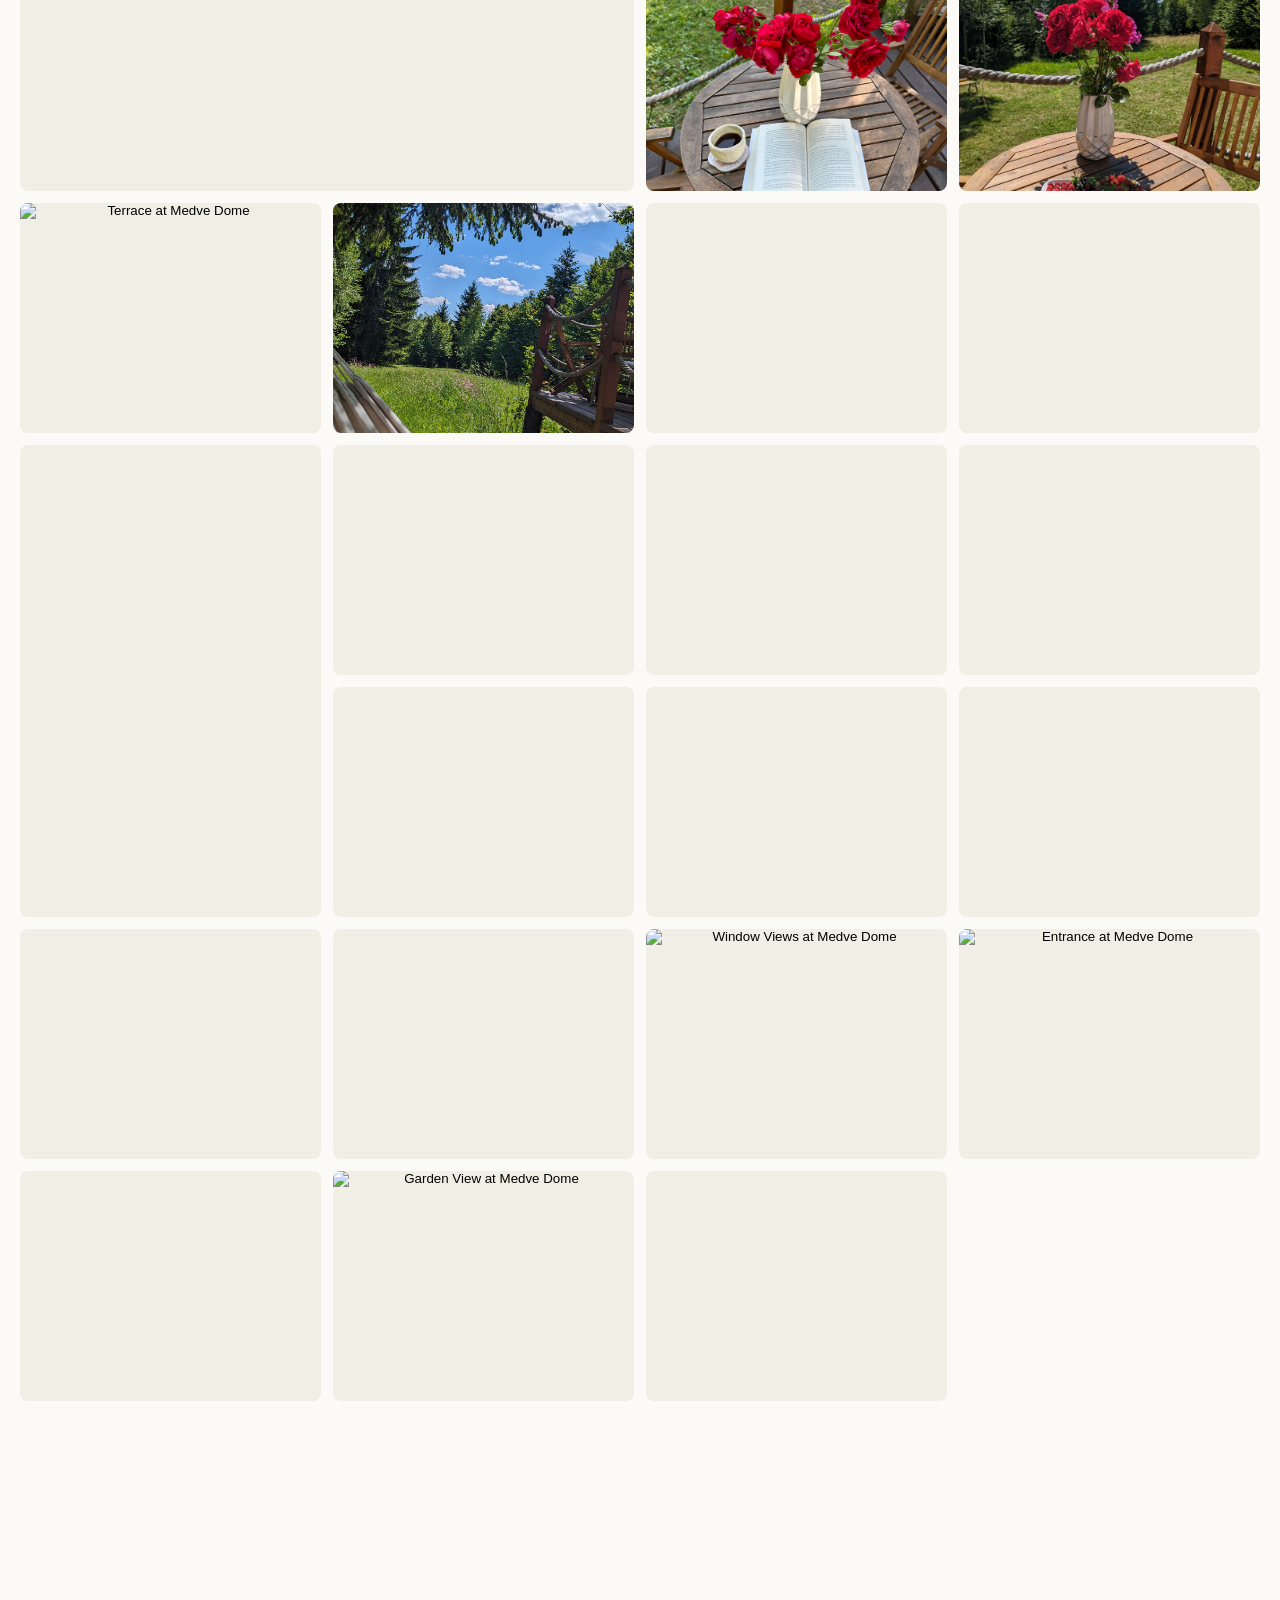
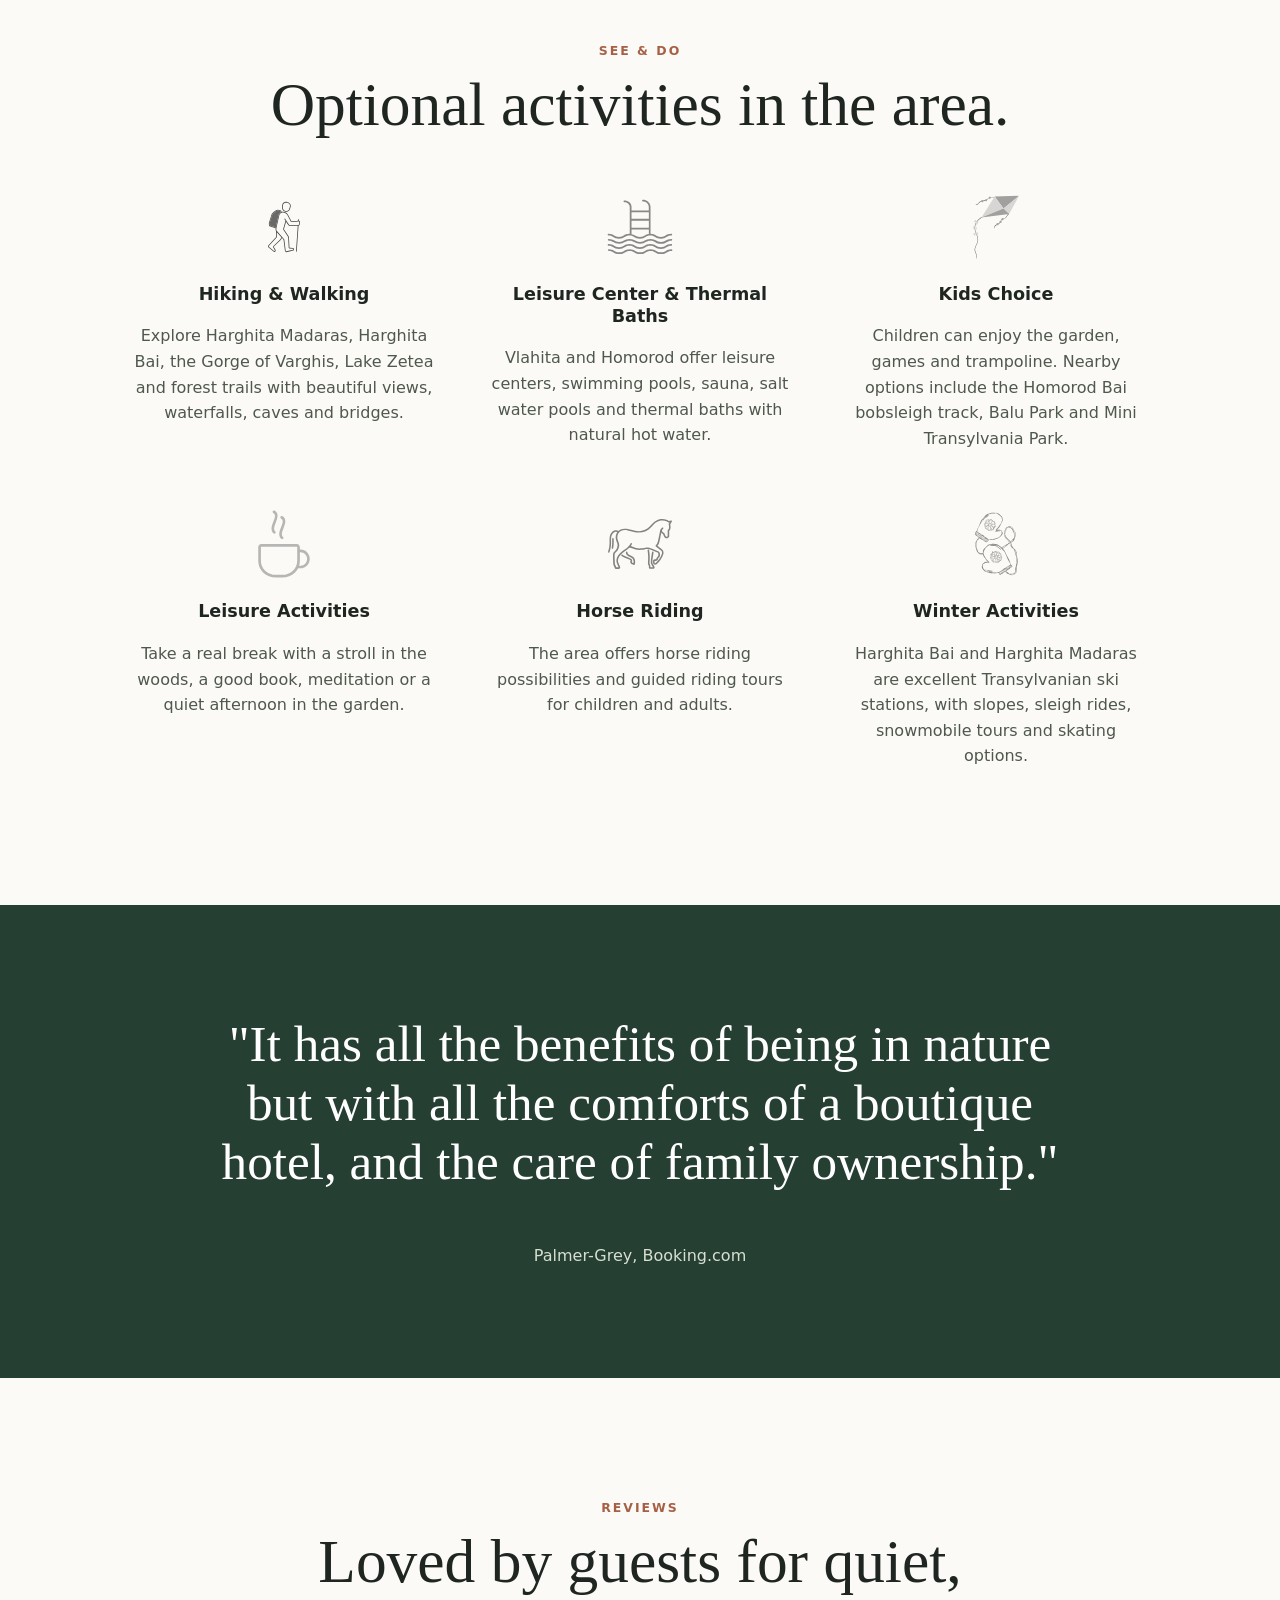
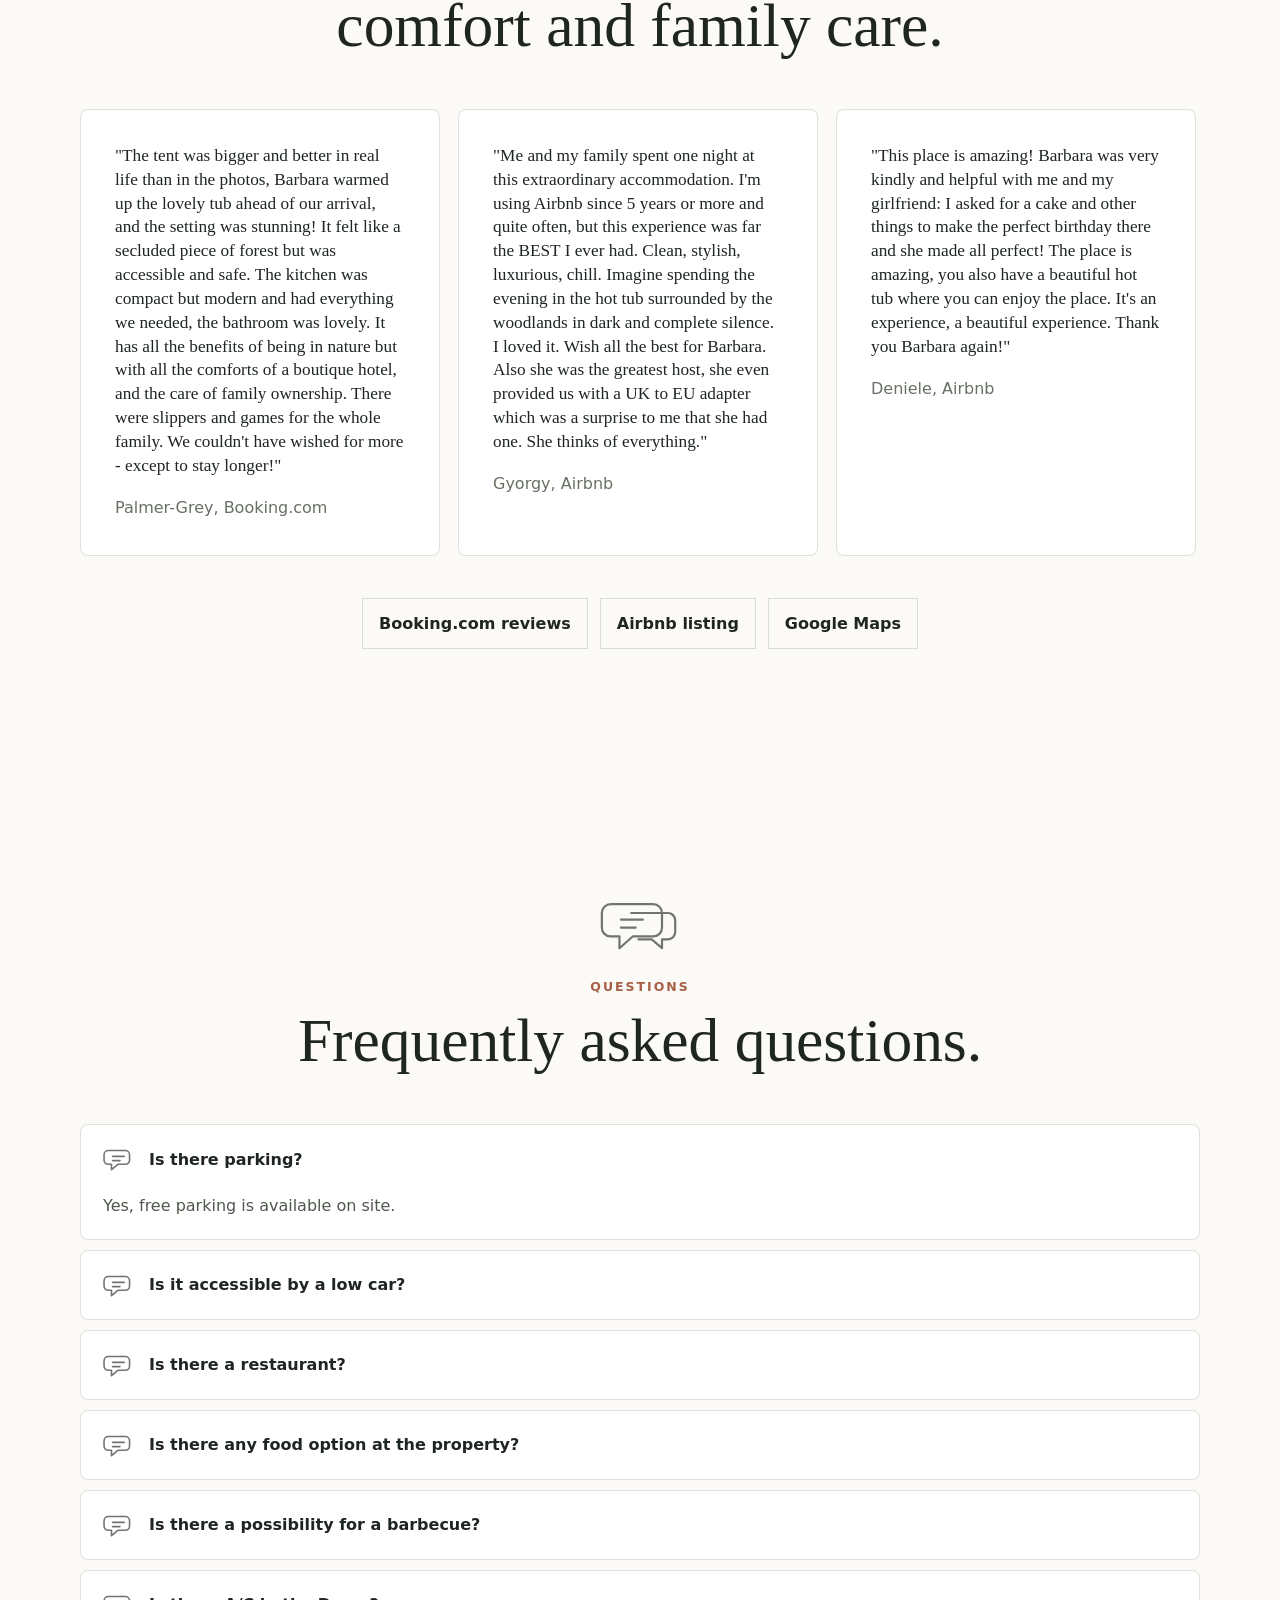
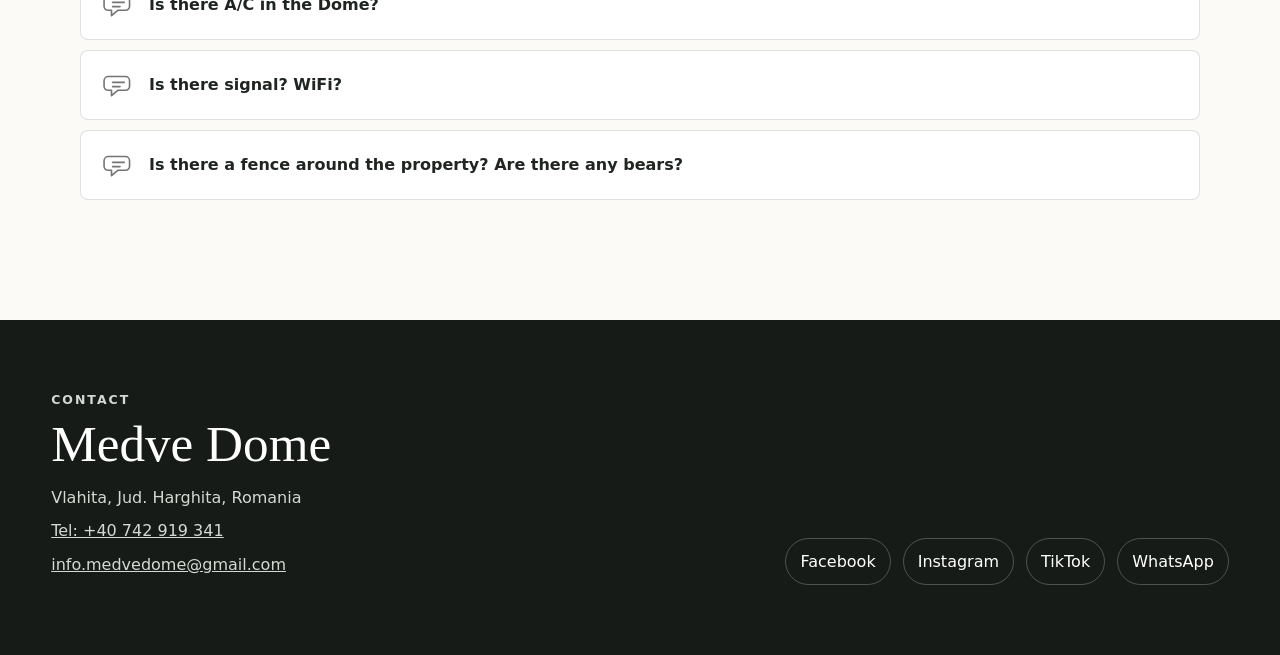
==== commit 5b088885: "Use compressed gallery video" ====
--- a/index.html
+++ b/index.html
@@ -5,7 +5,7 @@
   <meta name="viewport" content="width=device-width, initial-scale=1.0">
   <meta name="description" content="Medve Dome is a private glamping dome in Vlahita, Harghita, Romania with forest views, hot tub, terrace, fireplace, grill and cozy boutique comfort.">
   <title>Medve Dome | Luxury Glamping in Harghita</title>
-  <link rel="stylesheet" href="styles.css">
+  <link rel="stylesheet" href="styles.css?v=20260530-8">
 </head>
 <body>
   <header class="site-header">
@@ -41,7 +41,7 @@
 
   <main id="home">
     <section class="hero" aria-label="Medve Dome luxury camping">
-      <img src="images/home/Dome%20garden%20view.jpg" alt="Medve Dome glamping dome surrounded by nature">
+      <img src="images/home/Dome%20garden%20view.jpg?v=20260530-8" alt="Medve Dome glamping dome surrounded by nature">
       <div class="hero-content">
         <h1>Medve Dome</h1>
         <p><span></span>Luxury camping for slow mornings, starry nights and a warm, cozy stay close to nature.<span></span></p>
@@ -93,32 +93,32 @@
       </div>
       <div class="service-grid">
         <article>
-          <img class="visual-icon" src="https://static.wixstatic.com/shapes/11062b_1765d52536204cf5ba069b5945ef6a48.svg" alt="">
+          <img class="visual-icon" decoding="async" src="images/icons/terrace-sunbeds.svg" alt="">
           <h3>Terrace with Sun Beds</h3>
           <p>Relax in the sun, snooze under the trees in the hammock or read a book inside in the swing chair.</p>
         </article>
         <article>
-          <img class="visual-icon" src="https://static.wixstatic.com/shapes/11062b_bf3af7debf7f43a7af60210885cd303a.svg" alt="">
+          <img class="visual-icon" decoding="async" src="images/icons/fireplace.svg" alt="">
           <h3>Fire Place</h3>
           <p>Spend the night surrounded by peace and quiet, feeling the warmth of the fireplace while listening to the crackle of the fire.</p>
         </article>
         <article>
-          <img class="visual-icon" src="https://static.wixstatic.com/shapes/fa4c43e3f1524d5092230f474aac9c17.svg" alt="">
+          <img class="visual-icon" decoding="async" src="images/icons/outdoor-grill.svg" alt="">
           <h3>Outdoor Grill Experience</h3>
           <p>Prepare your favorite meals on the outdoor grill and enjoy a cozy barbecue evening under the open sky.</p>
         </article>
         <article>
-          <img class="visual-icon" src="https://static.wixstatic.com/shapes/868d37dac21348f4bf683fcb1ebd737a.svg" alt="">
+          <img class="visual-icon" decoding="async" src="images/icons/garden-sky-view.svg" alt="">
           <h3>Garden and Sky View</h3>
           <p>Sleep under the sky, watching the stars from the comfort of your own cozy bed.</p>
         </article>
         <article>
-          <img class="visual-icon" src="https://static.wixstatic.com/shapes/11062b_bafa46eae4454962a7a10fbf73705399.svg" alt="">
+          <img class="visual-icon" decoding="async" src="images/icons/hot-tub.svg" alt="">
           <h3>Hot Tub</h3>
           <p>Relax in the hot tub with trees around you and stars above you.</p>
         </article>
         <article>
-          <img class="visual-icon" src="https://static.wixstatic.com/shapes/84770f_227925e4873b4c67bb0c7bc1a29fd473.svg" alt="">
+          <img class="visual-icon" decoding="async" src="images/icons/garden.svg" alt="">
           <h3>Garden</h3>
           <p>Walk around the property, admire nature, listen to the birds or sit on the bench looking at the pond.</p>
         </article>
@@ -132,39 +132,39 @@
       </div>
       <div class="gallery-grid" aria-label="Medve Dome photo gallery">
         <div class="gallery-item gallery-video tall">
-          <video src="images/home/Dome%20Sky%20view.mp4" muted loop playsinline preload="metadata"></video>
+          <video src="images/home/Dome%20Sky%20view%20compressed.mp4" poster="images/home/Dome%20garden%20view.jpg" muted loop playsinline preload="metadata"></video>
         </div>
-        <button type="button" class="gallery-item"><img src="images/home/The%20Dome.jpg" alt="The Dome at Medve Dome"></button>
-        <button type="button" class="gallery-item"><img src="images/home/Dome.jpg" alt="Dome at Medve Dome"></button>
-        <button type="button" class="gallery-item"><img src="images/home/Hot%20tub.jpeg" alt="Hot Tub at Medve Dome"></button>
-        <button type="button" class="gallery-item"><img src="images/home/Panoramic%20view.jpg" alt="Panoramic View at Medve Dome"></button>
-        <button type="button" class="gallery-item"><img src="images/home/Living%20room%20(2).jpg" alt="Living Room at Medve Dome"></button>
-        <button type="button" class="gallery-item"><img src="images/home/Dome%20sky%20view%20(1).jpeg" alt="Dome Sky View at Medve Dome"></button> 
-        <button type="button" class="gallery-item"><img src="images/home/Living%20room%20(5).jpg" alt="Living Room at Medve Dome"></button>
-        <button type="button" class="gallery-item"><img src="images/home/Mezzanine.jpg" alt="Mezzanine at Medve Dome"></button>
-        <button type="button" class="gallery-item"><img src="images/home/Kitchen.jpg" alt="Kitchen at Medve Dome"></button>
-        <button type="button" class="gallery-item"><img src="images/home/Bathroom%20(2).jpg" alt="Bathroom at Medve Dome"></button>
-        <button type="button" class="gallery-item wide"><img src="images/home/Bathroom%20(1).jpg" alt="Bathroom at Medve Dome"></button>    
-        <button type="button" class="gallery-item"><img src="images/home/Terrace%20(2).jpeg" alt="Terrace at Medve Dome"></button>
-        <button type="button" class="gallery-item"><img src="images/home/Terrace%20(2).jpg" alt="Terrace at Medve Dome"></button>
-        <button type="button" class="gallery-item"><img src="images/home/Terrace%20(3).jpg" alt="Terrace at Medve Dome"></button>
-        <button type="button" class="gallery-item"><img src="images/home/Hammock.jpg" alt="Hammock at Medve Dome"></button>
-        <button type="button" class="gallery-item"><img src="images/home/Night%20sky%20stars.jpg" alt="Night Sky Stars at Medve Dome"></button>
-        <button type="button" class="gallery-item"><img src="images/home/Night%20sky.jpg" alt="Night Sky at Medve Dome"></button>
-        <button type="button" class="gallery-item tall"><img src="images/home/Anniversary.jpg" alt="Anniversary at Medve Dome"></button>
-        <button type="button" class="gallery-item"><img src="images/home/Romantic%20evenings.jpeg" alt="Romantic Evenings at Medve Dome"></button>
-        <button type="button" class="gallery-item"><img src="images/home/Decor%20(3).jpg" alt="Decor at Medve Dome"></button>   
-        <button type="button" class="gallery-item"><img src="images/home/Birthday%20decoration.jpg" alt="Birthday Decoration at Medve Dome"></button>
-        <button type="button" class="gallery-item"><img src="images/home/Birthday%20flowers%20(1).jpg" alt="Birthday Flowers at Medve Dome"></button>
-        <button type="button" class="gallery-item"><img src="images/home/Birthday%20flowers%20(2).jpg" alt="Birthday Flowers at Medve Dome"></button>
-        <button type="button" class="gallery-item"><img src="images/home/Decor.jpg" alt="Decor at Medve Dome"></button>
-        <button type="button" class="gallery-item"><img src="images/home/Decor%20(1).jpg" alt="Decor at Medve Dome"></button>
-        <button type="button" class="gallery-item"><img src="images/home/Decor%20(2).jpg" alt="Decor at Medve Dome"></button>
-        <button type="button" class="gallery-item"><img src="images/home/Vindow%20views.jpg" alt="Window Views at Medve Dome"></button>
-        <button type="button" class="gallery-item"><img src="images/home/Entrance%20(3).jpg" alt="Entrance at Medve Dome"></button>
-        <button type="button" class="gallery-item"><img src="images/home/Entrance%20(2).jpg" alt="Entrance at Medve Dome"></button>
-        <button type="button" class="gallery-item"><img src="images/home/Garden%20view.jpg" alt="Garden View at Medve Dome"></button>  
-        <button type="button" class="gallery-item"><img src="images/home/Entrance.jpg" alt="Entrance at Medve Dome"></button>
+        <button type="button" class="gallery-item"><img loading="lazy" decoding="async" src="images/home/The%20Dome.jpg" alt="The Dome at Medve Dome"></button>
+        <button type="button" class="gallery-item"><img loading="lazy" decoding="async" src="images/home/Dome.jpg" alt="Dome at Medve Dome"></button>
+        <button type="button" class="gallery-item"><img loading="lazy" decoding="async" src="images/home/Hot%20tub.jpeg" alt="Hot Tub at Medve Dome"></button>
+        <button type="button" class="gallery-item"><img loading="lazy" decoding="async" src="images/home/Panoramic%20view.jpg" alt="Panoramic View at Medve Dome"></button>
+        <button type="button" class="gallery-item"><img loading="lazy" decoding="async" src="images/home/Living%20room%20(2).jpg" alt="Living Room at Medve Dome"></button>
+        <button type="button" class="gallery-item"><img loading="lazy" decoding="async" src="images/home/Dome%20sky%20view%20(1).jpeg" alt="Dome Sky View at Medve Dome"></button> 
+        <button type="button" class="gallery-item"><img loading="lazy" decoding="async" src="images/home/Living%20room%20(5).jpg" alt="Living Room at Medve Dome"></button>
+        <button type="button" class="gallery-item"><img loading="lazy" decoding="async" src="images/home/Mezzanine.jpg" alt="Mezzanine at Medve Dome"></button>
+        <button type="button" class="gallery-item"><img loading="lazy" decoding="async" src="images/home/Kitchen.jpg" alt="Kitchen at Medve Dome"></button>
+        <button type="button" class="gallery-item"><img loading="lazy" decoding="async" src="images/home/Bathroom%20(2).jpg" alt="Bathroom at Medve Dome"></button>
+        <button type="button" class="gallery-item wide"><img loading="lazy" decoding="async" src="images/home/Bathroom%20(1).jpg" alt="Bathroom at Medve Dome"></button>    
+        <button type="button" class="gallery-item"><img loading="lazy" decoding="async" src="images/home/Terrace%20(2).jpeg" alt="Terrace at Medve Dome"></button>
+        <button type="button" class="gallery-item"><img loading="lazy" decoding="async" src="images/home/Terrace%20(2).jpg" alt="Terrace at Medve Dome"></button>
+        <button type="button" class="gallery-item"><img loading="lazy" decoding="async" src="images/home/Terrace%20(3).jpg" alt="Terrace at Medve Dome"></button>
+        <button type="button" class="gallery-item"><img loading="lazy" decoding="async" src="images/home/Hammock.jpg" alt="Hammock at Medve Dome"></button>
+        <button type="button" class="gallery-item"><img loading="lazy" decoding="async" src="images/home/Night%20sky%20stars.jpg" alt="Night Sky Stars at Medve Dome"></button>
+        <button type="button" class="gallery-item"><img loading="lazy" decoding="async" src="images/home/Night%20sky.jpg" alt="Night Sky at Medve Dome"></button>
+        <button type="button" class="gallery-item tall"><img loading="lazy" decoding="async" src="images/home/Anniversary.jpg" alt="Anniversary at Medve Dome"></button>
+        <button type="button" class="gallery-item"><img loading="lazy" decoding="async" src="images/home/Romantic%20evenings.jpeg" alt="Romantic Evenings at Medve Dome"></button>
+        <button type="button" class="gallery-item"><img loading="lazy" decoding="async" src="images/home/Decor%20(3).jpg" alt="Decor at Medve Dome"></button>   
+        <button type="button" class="gallery-item"><img loading="lazy" decoding="async" src="images/home/Birthday%20decoration.jpg" alt="Birthday Decoration at Medve Dome"></button>
+        <button type="button" class="gallery-item"><img loading="lazy" decoding="async" src="images/home/Birthday%20flowers%20(1).jpg" alt="Birthday Flowers at Medve Dome"></button>
+        <button type="button" class="gallery-item"><img loading="lazy" decoding="async" src="images/home/Birthday%20flowers%20(2).jpg" alt="Birthday Flowers at Medve Dome"></button>
+        <button type="button" class="gallery-item"><img loading="lazy" decoding="async" src="images/home/Decor.jpg" alt="Decor at Medve Dome"></button>
+        <button type="button" class="gallery-item"><img loading="lazy" decoding="async" src="images/home/Decor%20(1).jpg" alt="Decor at Medve Dome"></button>
+        <button type="button" class="gallery-item"><img loading="lazy" decoding="async" src="images/home/Decor%20(2).jpg" alt="Decor at Medve Dome"></button>
+        <button type="button" class="gallery-item"><img loading="lazy" decoding="async" src="images/home/Vindow%20views.jpg" alt="Window Views at Medve Dome"></button>
+        <button type="button" class="gallery-item"><img loading="lazy" decoding="async" src="images/home/Entrance%20(3).jpg" alt="Entrance at Medve Dome"></button>
+        <button type="button" class="gallery-item"><img loading="lazy" decoding="async" src="images/home/Entrance%20(2).jpg" alt="Entrance at Medve Dome"></button>
+        <button type="button" class="gallery-item"><img loading="lazy" decoding="async" src="images/home/Garden%20view.jpg" alt="Garden View at Medve Dome"></button>  
+        <button type="button" class="gallery-item"><img loading="lazy" decoding="async" src="images/home/Entrance.jpg" alt="Entrance at Medve Dome"></button>
       </div>
     </section>
 
@@ -175,32 +175,32 @@
       </div>
       <div class="activity-list">
         <article>
-          <img class="visual-icon" src="https://static.wixstatic.com/shapes/11062b_be2af82e573a48298af629dd73ad74d4.svg" alt="">
+          <img class="visual-icon" decoding="async" src="images/icons/hiking-walking.svg" alt="">
           <h3>Hiking & Walking</h3>
           <p>Explore Harghita Madaras, Harghita Bai, the Gorge of Varghis, Lake Zetea and forest trails with beautiful views, waterfalls, caves and bridges.</p>
         </article>
         <article>
-          <img class="visual-icon" src="https://static.wixstatic.com/shapes/ce4c32026b2d48a3928095d073e0a9d6.svg" alt="">
+          <img class="visual-icon" decoding="async" src="images/icons/thermal-baths.svg" alt="">
           <h3>Leisure Center & Thermal Baths</h3>
           <p>Vlahita and Homorod offer leisure centers, swimming pools, sauna, salt water pools and thermal baths with natural hot water.</p>
         </article>
         <article>
-          <img class="visual-icon" src="https://static.wixstatic.com/shapes/11062b_4cd8be27cd8d41b091fd595a661cfc64.svg" alt="">
+          <img class="visual-icon" decoding="async" src="images/icons/kids-choice.svg" alt="">
           <h3>Kids Choice</h3>
           <p>Children can enjoy the garden, games and trampoline. Nearby options include the Homorod Bai bobsleigh track, Balu Park and Mini Transylvania Park.</p>
         </article>
         <article>
-          <img class="visual-icon" src="https://static.wixstatic.com/shapes/d4488e598ad74758a969d3b57d43f73f.svg" alt="">
+          <img class="visual-icon" decoding="async" src="images/icons/leisure-activities.svg" alt="">
           <h3>Leisure Activities</h3>
           <p>Take a real break with a stroll in the woods, a good book, meditation or a quiet afternoon in the garden.</p>
         </article>
         <article>
-          <img class="visual-icon" src="https://static.wixstatic.com/shapes/11062b_6ebbf53d52de4464be5866bfa4849623.svg" alt="">
+          <img class="visual-icon" decoding="async" src="images/icons/horse-riding.svg" alt="">
           <h3>Horse Riding</h3>
           <p>The area offers horse riding possibilities and guided riding tours for children and adults.</p>
         </article>
         <article>
-          <img class="visual-icon" src="https://static.wixstatic.com/shapes/11062b_6c62517534d7432ebd21ac151308515e.svg" alt="">
+          <img class="visual-icon" decoding="async" src="images/icons/winter-activities.svg" alt="">
           <h3>Winter Activities</h3>
           <p>Harghita Bai and Harghita Madaras are excellent Transylvanian ski stations, with slopes, sleigh rides, snowmobile tours and skating options.</p>
         </article>
@@ -340,10 +340,11 @@
     availabilityScript.src = `availability.js?v=${Date.now()}`;
     availabilityScript.onload = () => {
       const mainScript = document.createElement("script");
-      mainScript.src = "script.js";
+      mainScript.src = "script.js?v=20260530-8";
       document.body.appendChild(mainScript);
     };
     document.body.appendChild(availabilityScript);
   </script>
 </body>
 </html>
+
--- a/styles.css
+++ b/styles.css
@@ -66,7 +66,7 @@
   top: 0;
   left: 0;
   right: 0;
-  z-index: 10;
+  z-index: 1000;
   display: flex;
   align-items: center;
   justify-content: space-between;
@@ -163,11 +163,17 @@
 
 .menu-toggle {
   display: none;
-  width: 44px;
-  height: 44px;
+  position: relative;
+  z-index: 1002;
+  width: 48px;
+  height: 48px;
+  flex: 0 0 48px;
   border: 1px solid var(--line);
   border-radius: 50%;
   background: transparent;
+  cursor: pointer;
+  touch-action: manipulation;
+  -webkit-tap-highlight-color: transparent;
 }
 
 .menu-toggle span {
@@ -1577,6 +1583,7 @@
 
   .site-nav {
     position: absolute;
+    z-index: 1001;
     top: 75px;
     left: 18px;
     right: 18px;
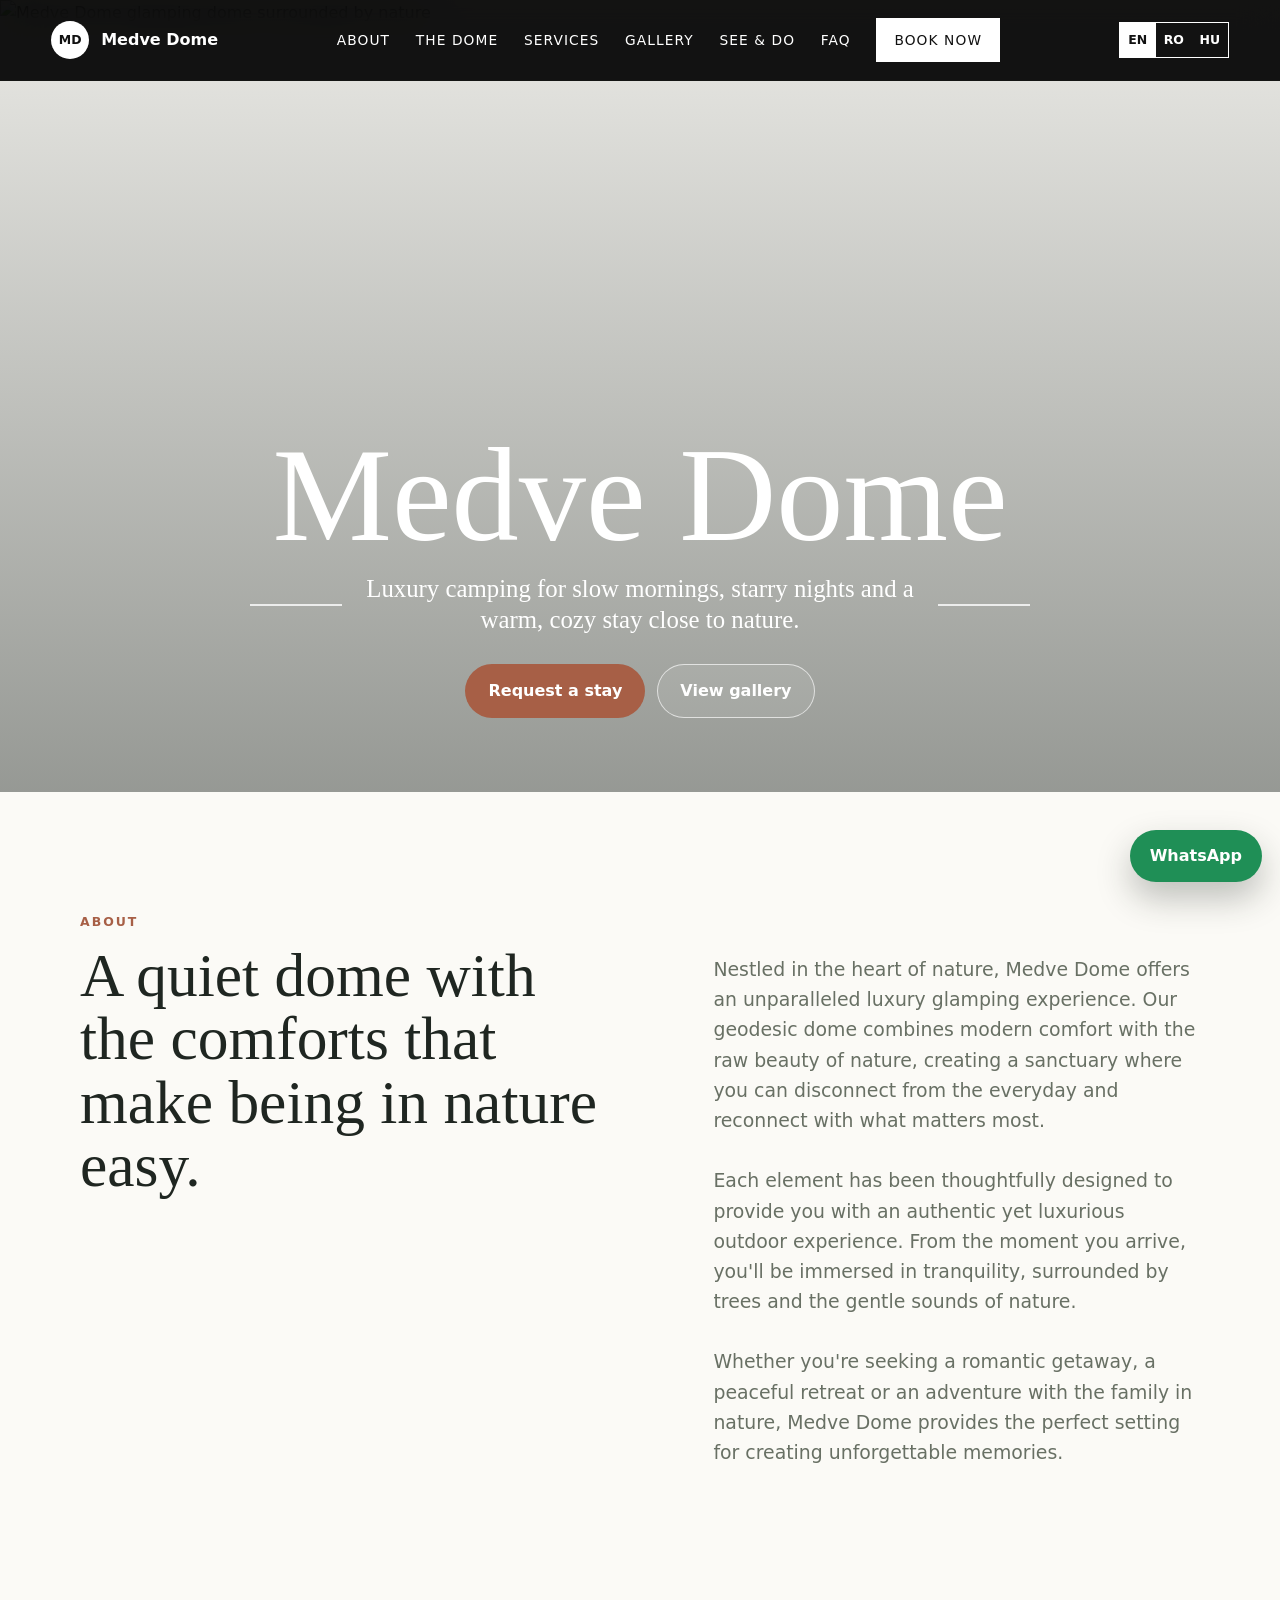
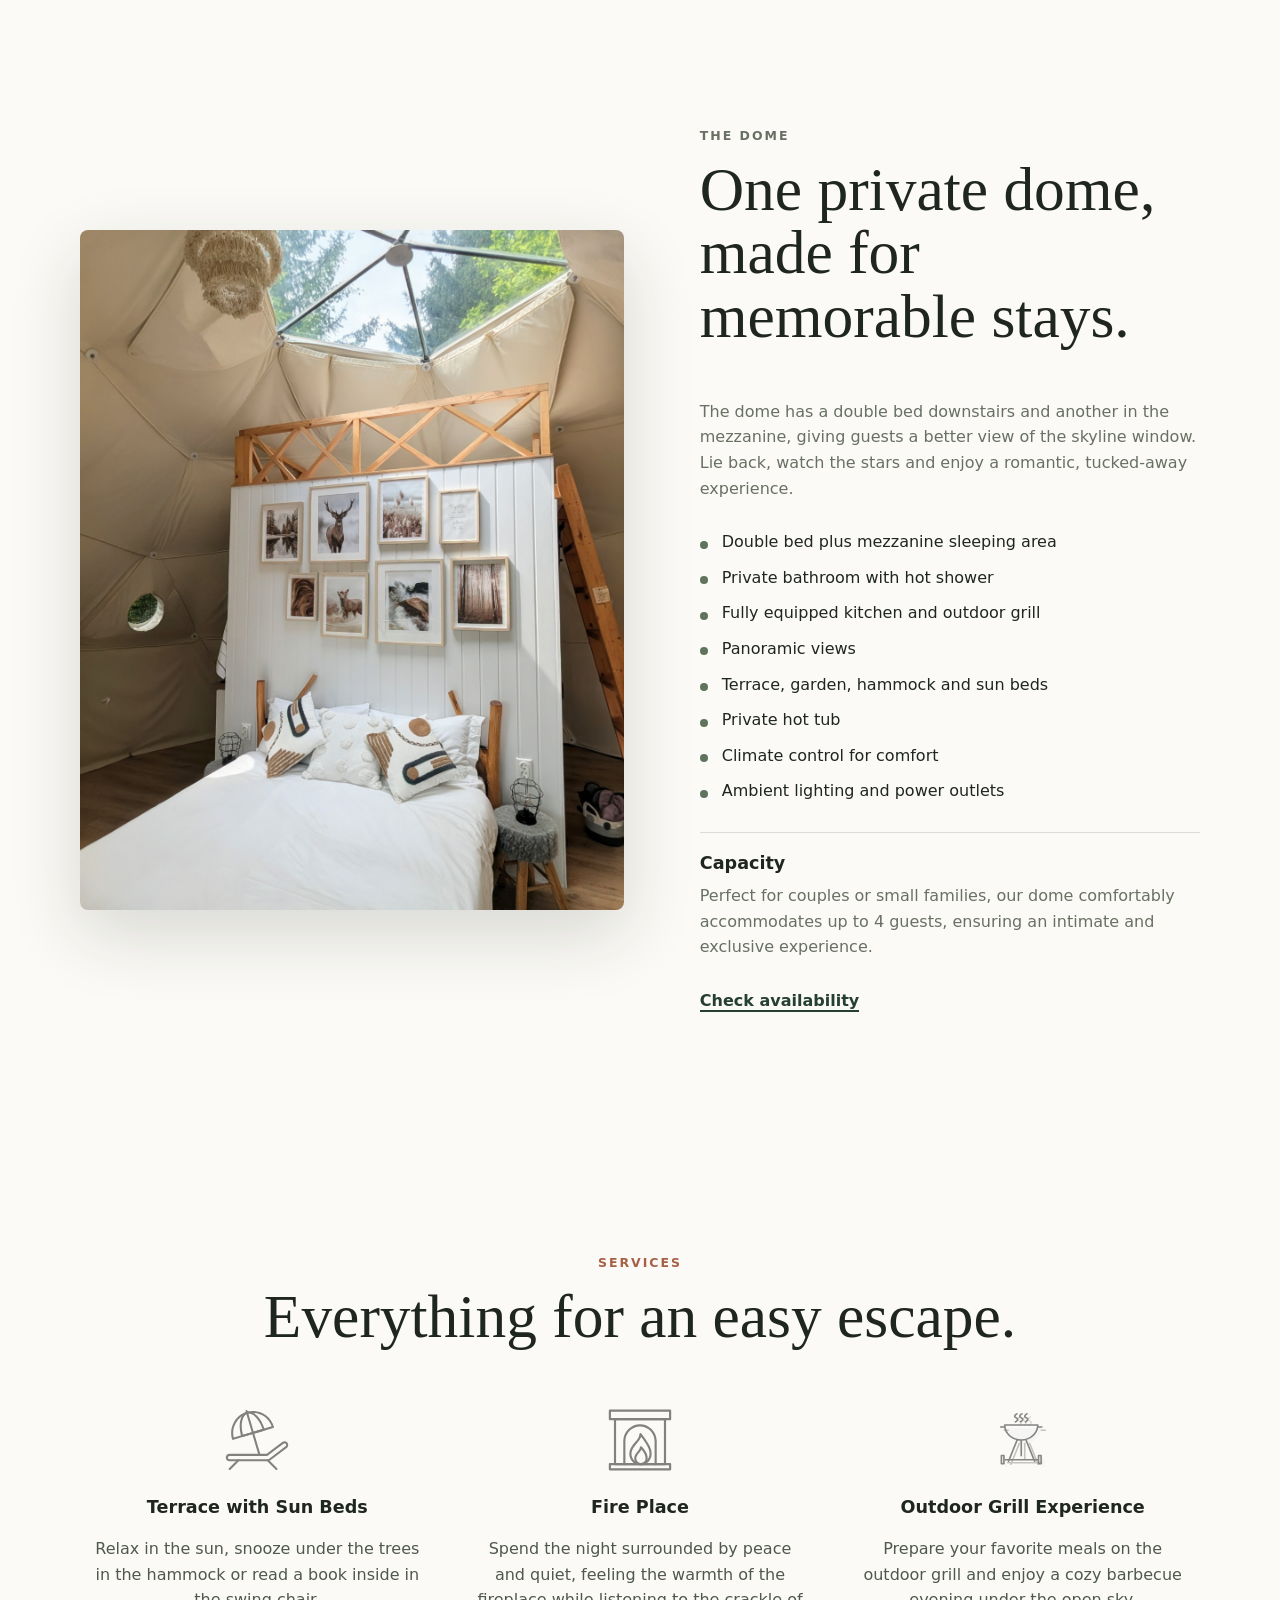
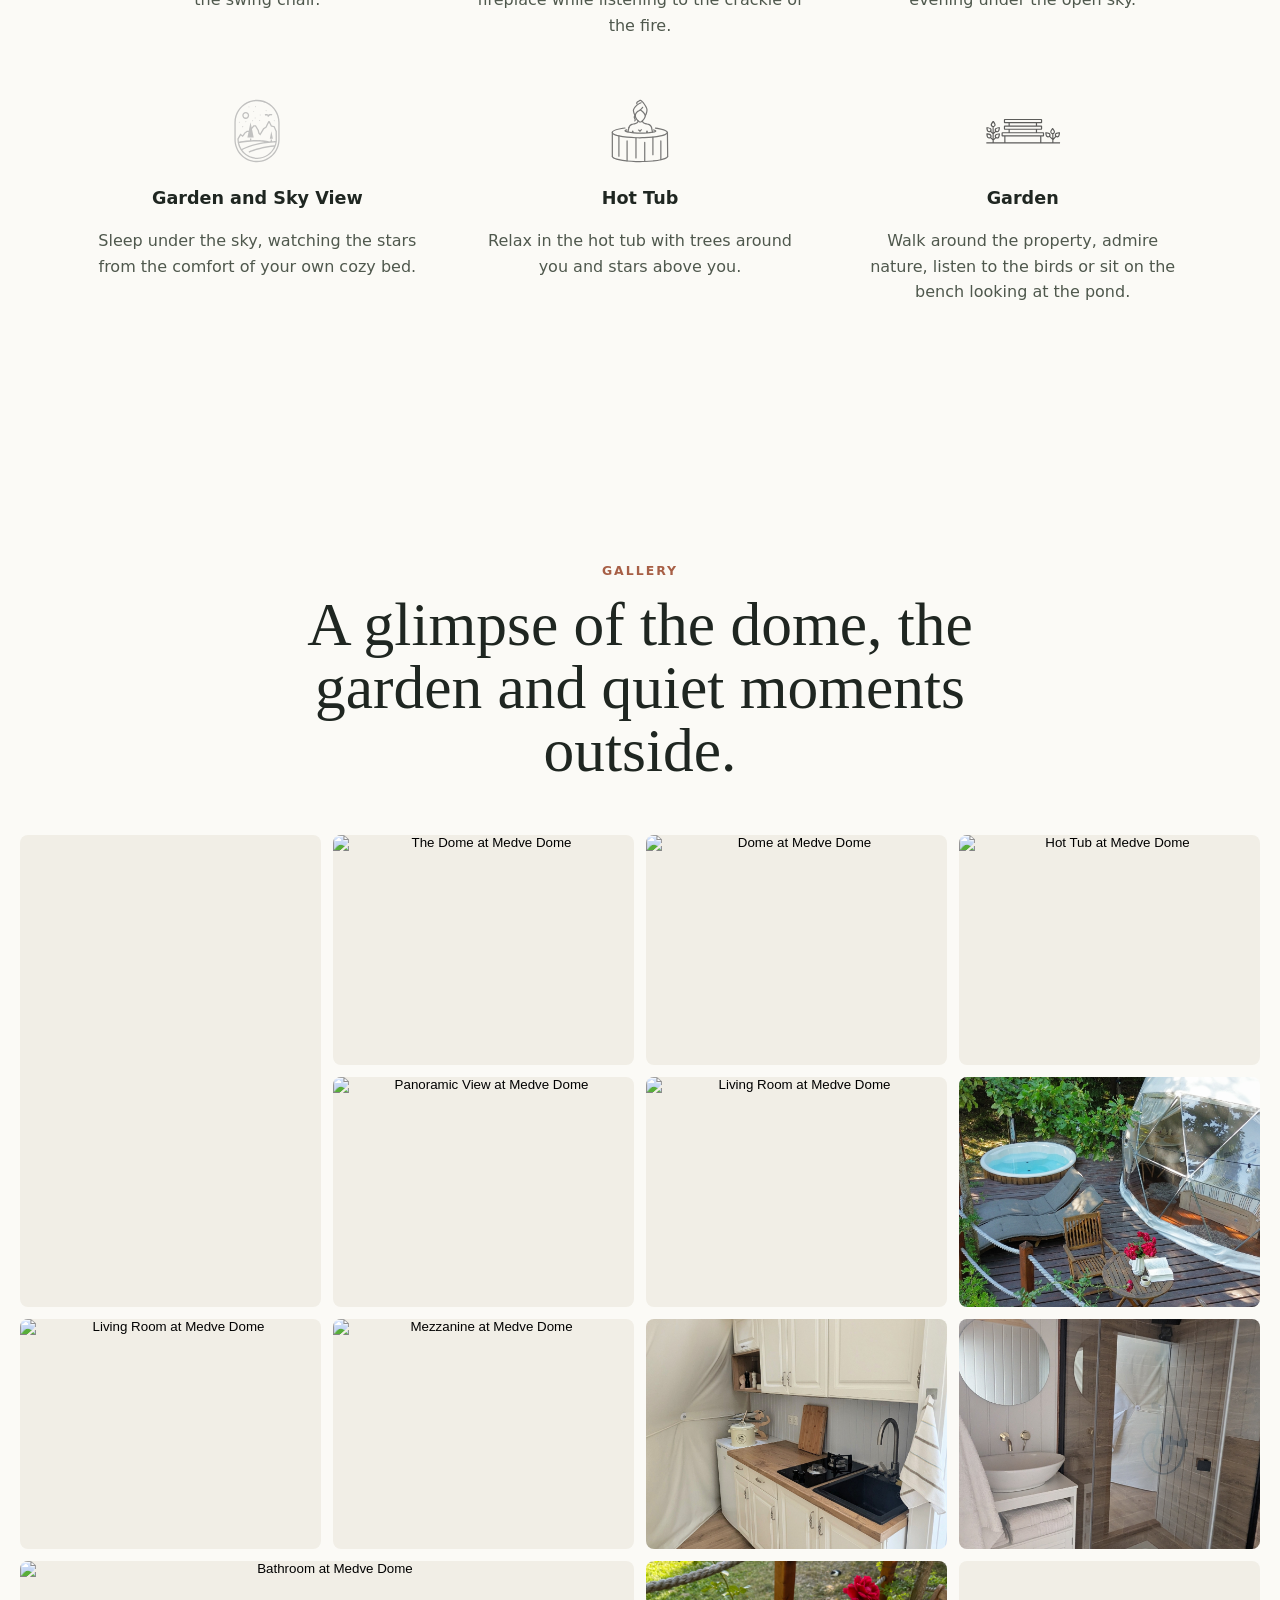
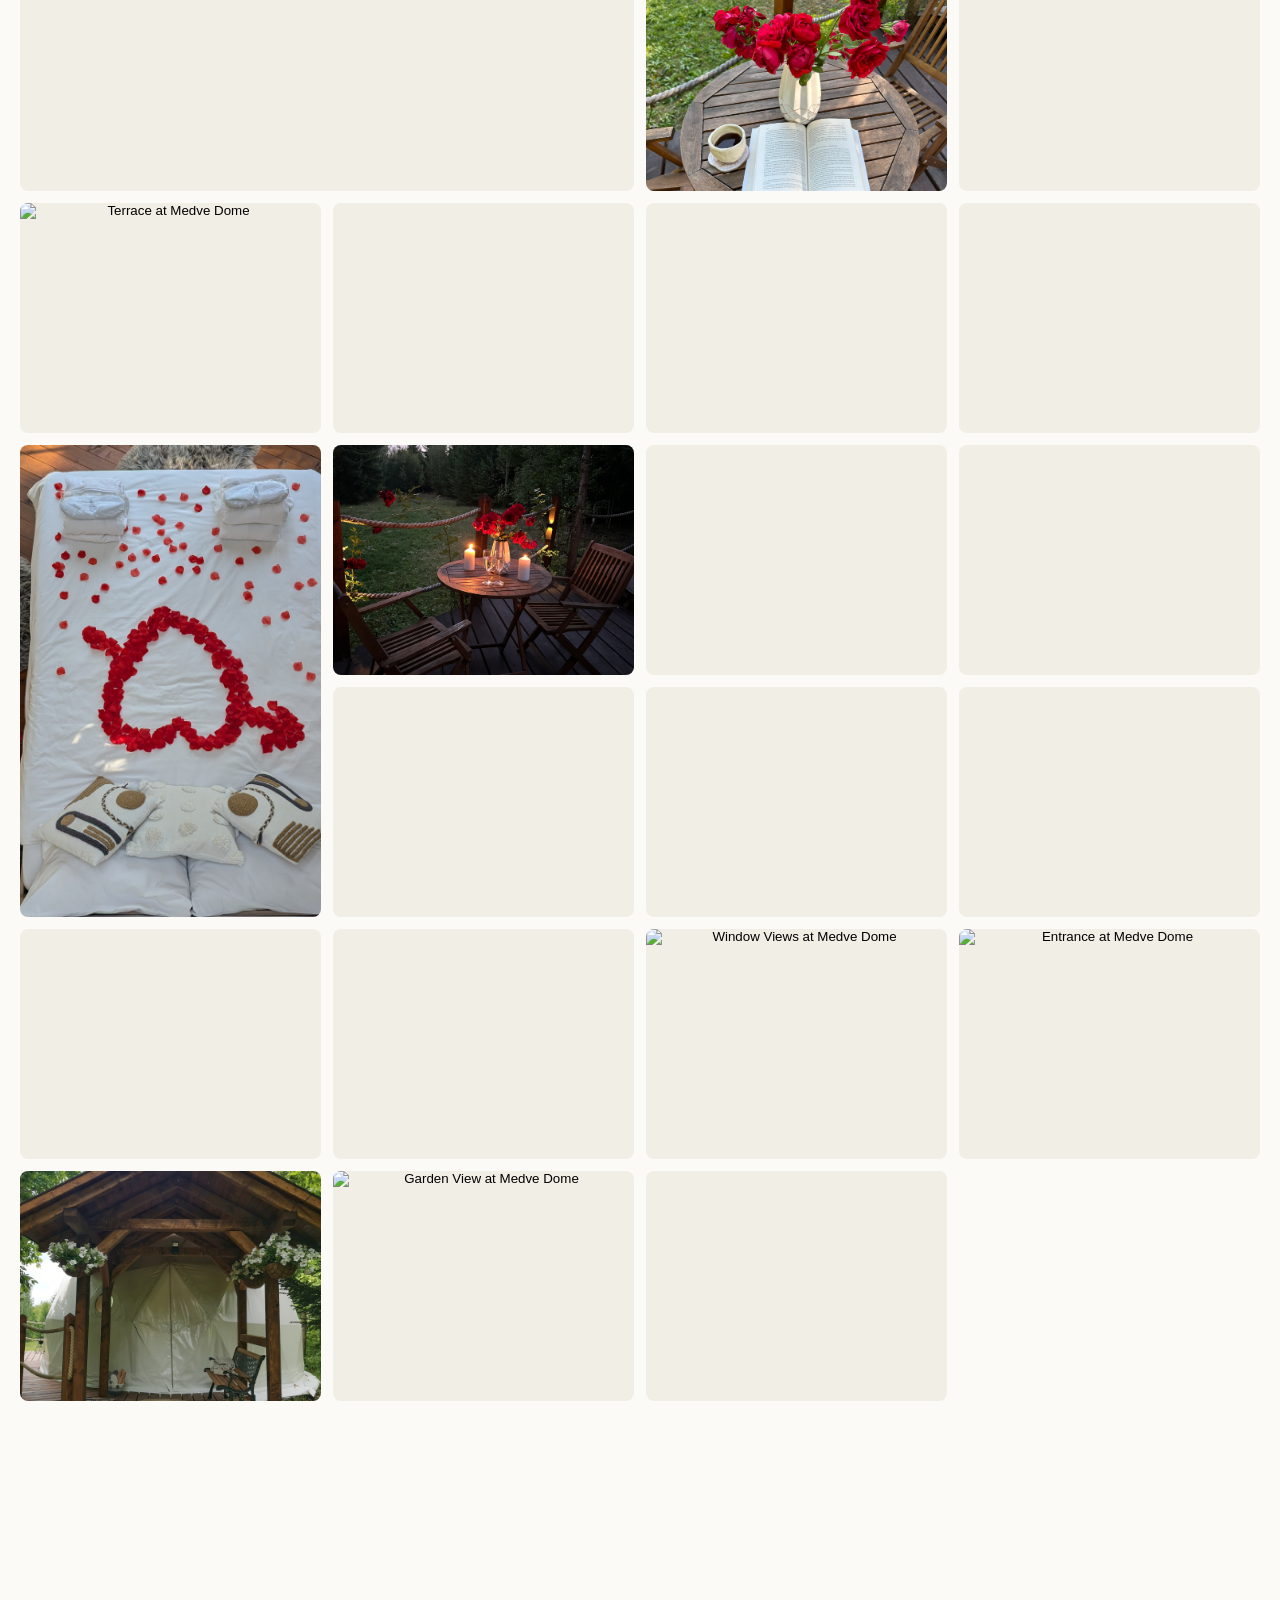
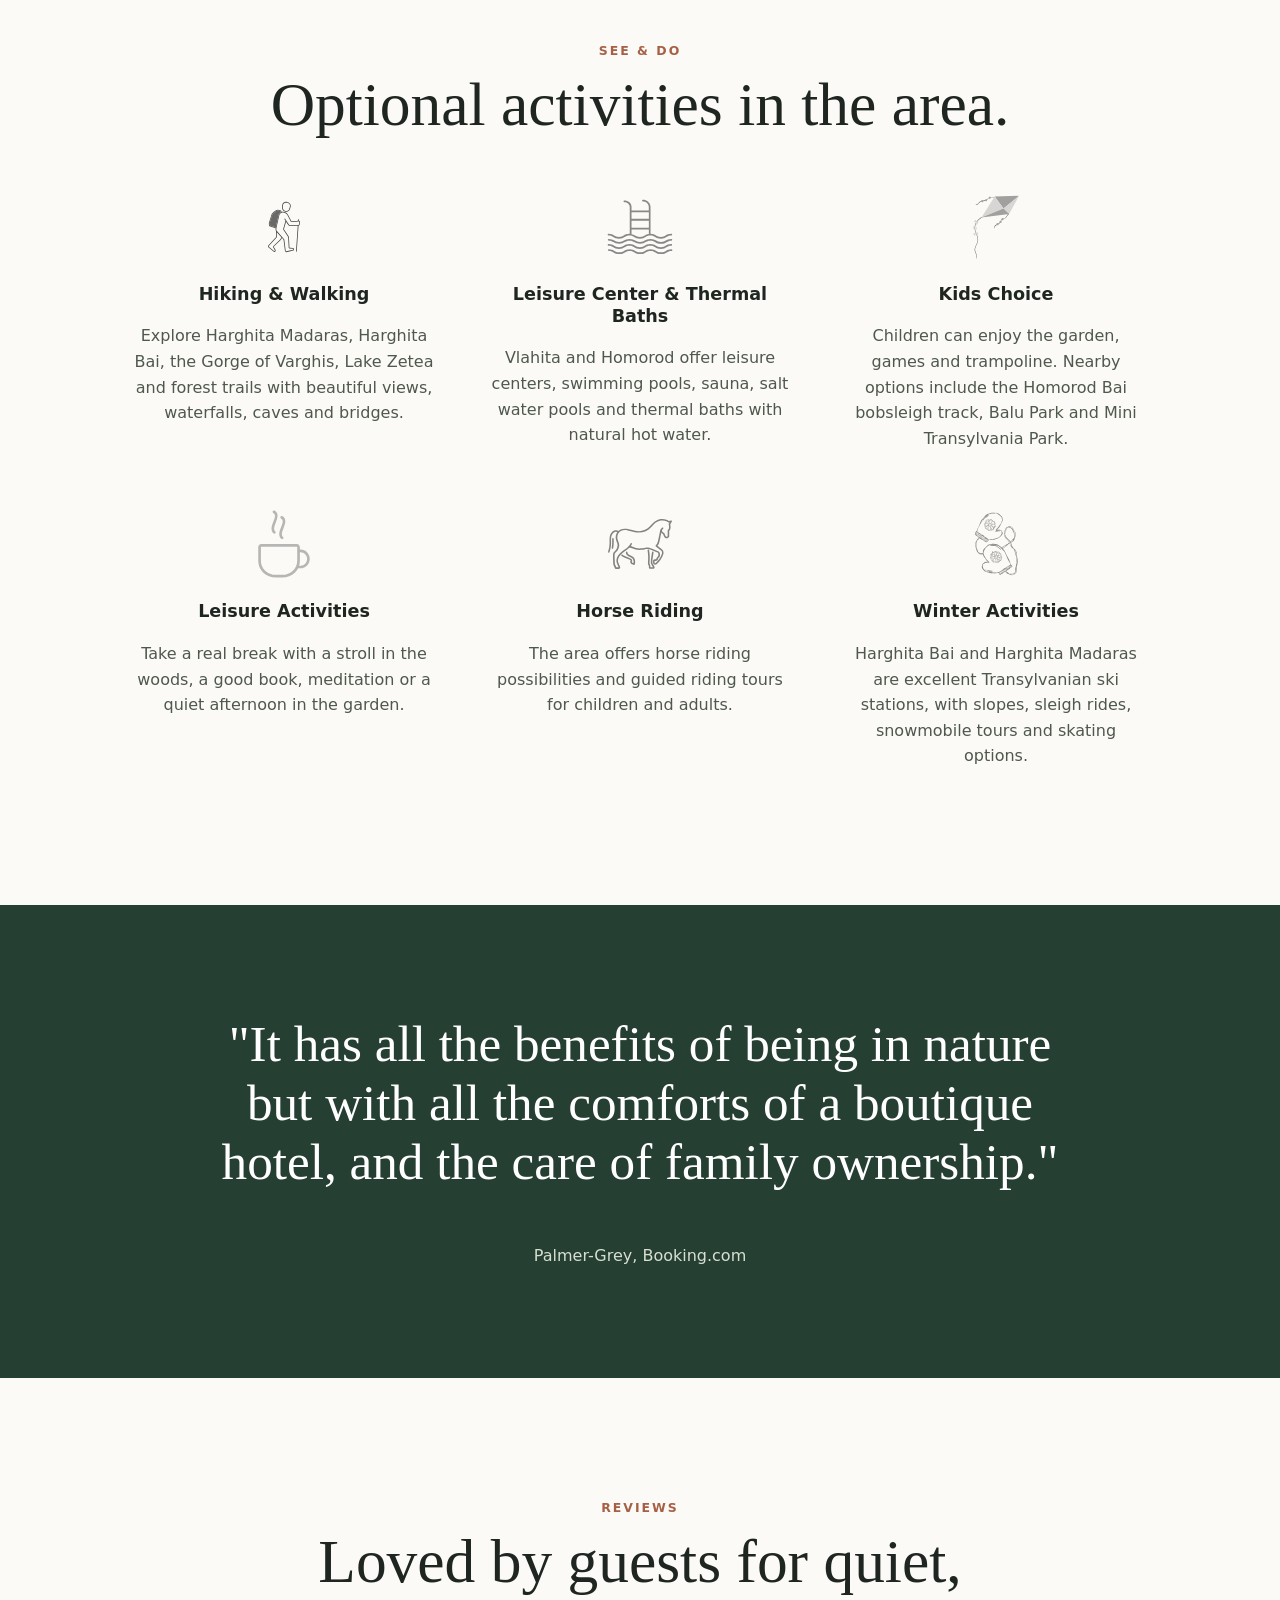
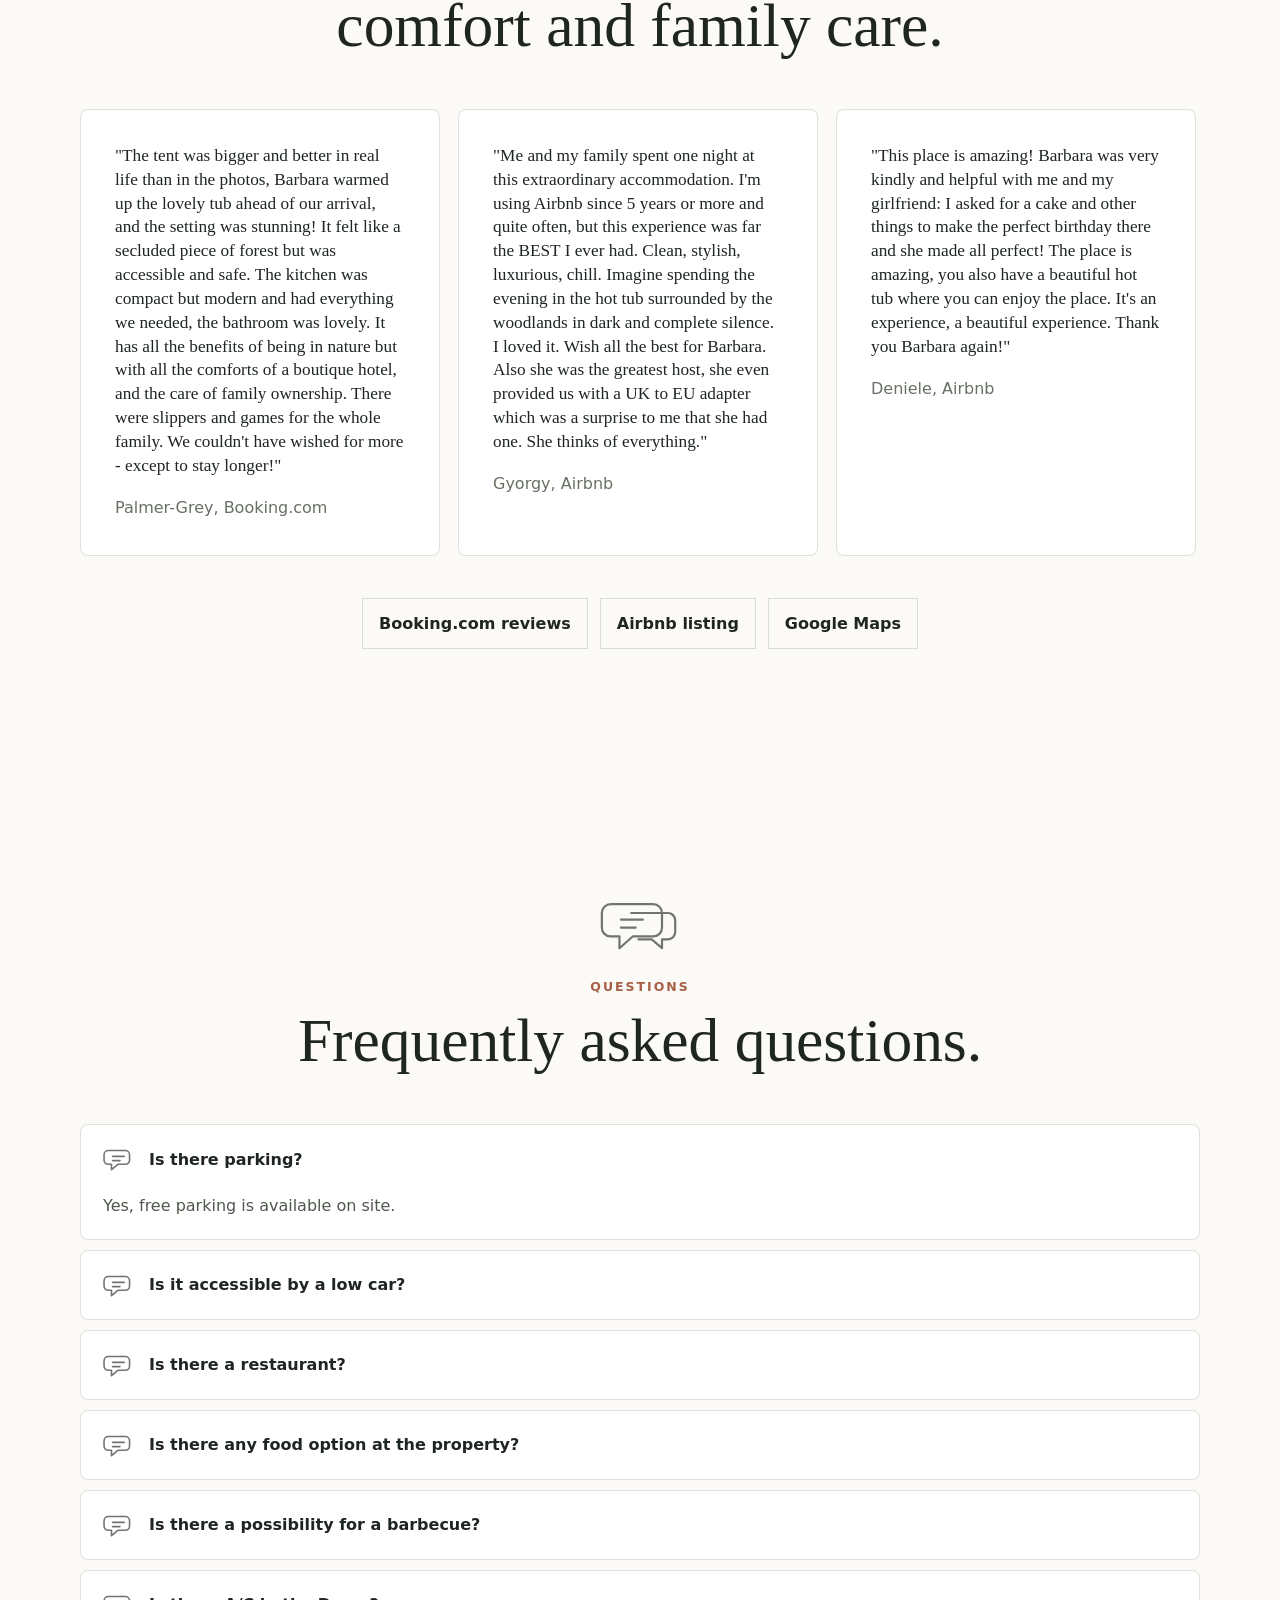
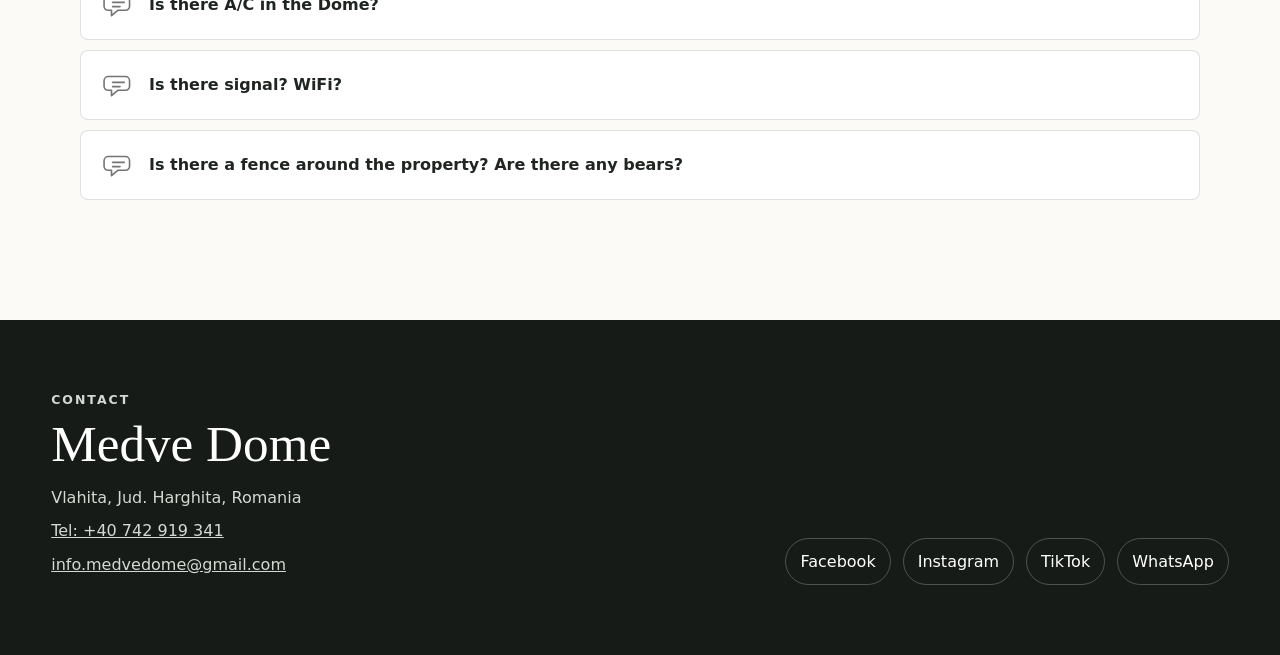
==== commit dab4900d: "final touch accents" ====
--- a/index.html
+++ b/index.html
@@ -5,7 +5,7 @@
   <meta name="viewport" content="width=device-width, initial-scale=1.0">
   <meta name="description" content="Medve Dome is a private glamping dome in Vlahita, Harghita, Romania with forest views, hot tub, terrace, fireplace, grill and cozy boutique comfort.">
   <title>Medve Dome | Luxury Glamping in Harghita</title>
-  <link rel="stylesheet" href="styles.css?v=20260530-8">
+  <link rel="stylesheet" href="styles.css?v=20260531-6">
 </head>
 <body>
   <header class="site-header">
@@ -331,7 +331,7 @@
   <a class="whatsapp-float" href="https://wa.me/40742919341" target="_blank" rel="noreferrer" aria-label="Message Medve Dome on WhatsApp">WhatsApp</a>
 
   <div class="lightbox" aria-hidden="true">
-    <button type="button" class="lightbox-close" aria-label="Close gallery image">Close</button>
+    <button type="button" class="lightbox-close" aria-label="Close gallery image">&times;</button>
     <img src="" alt="">
   </div>
 
@@ -340,7 +340,7 @@
     availabilityScript.src = `availability.js?v=${Date.now()}`;
     availabilityScript.onload = () => {
       const mainScript = document.createElement("script");
-      mainScript.src = "script.js?v=20260530-8";
+      mainScript.src = "script.js?v=20260531-5";
       document.body.appendChild(mainScript);
     };
     document.body.appendChild(availabilityScript);
--- a/styles.css
+++ b/styles.css
@@ -50,6 +50,15 @@
   font-family: "Brandon Grotesque Wix", "Wix Madefor Text", ui-sans-serif, system-ui, sans-serif;
   font-weight: 400;
   line-height: 1.6;
+}
+
+html[lang="ro"] body,
+html[lang="hu"] body,
+html[lang="ro"] .review-translate-button,
+html[lang="hu"] .review-translate-button,
+html[lang="ro"] .calendar-day em,
+html[lang="hu"] .calendar-day em {
+  font-family: "Wix Madefor Text", ui-sans-serif, system-ui, sans-serif;
 }
 
 img {
@@ -668,6 +677,7 @@
   font-weight: 800;
   letter-spacing: 0.08em;
   text-transform: uppercase;
+  text-decoration: none;
   cursor: pointer;
 }
 
@@ -691,10 +701,10 @@
 
 .review-modal-card {
   position: relative;
-  width: min(580px, 100%);
-  max-height: min(620px, calc(100vh - 44px));
+  width: min(680px, 100%);
+  max-height: min(680px, calc(100vh - 44px));
   overflow: auto;
-  padding: clamp(28px, 5vw, 44px);
+  padding: clamp(24px, 4vw, 38px);
   border: 1px solid rgba(31, 38, 33, 0.18);
   background: var(--paper);
   box-shadow: 0 28px 90px rgba(0, 0, 0, 0.22);
@@ -713,11 +723,11 @@
 }
 
 .review-modal blockquote {
-  margin: 18px 0;
+  margin: 14px 0;
   color: var(--ink);
   font-family: "Didot Wix Italic", "Cormorant Garamond Wix", Georgia, "Times New Roman", serif;
-  font-size: clamp(1.7rem, 4vw, 2.6rem);
-  line-height: 1.2;
+  font-size: clamp(1.05rem, 1.8vw, 1.35rem);
+  line-height: 1.45;
 }
 
 .review-modal cite {
@@ -1541,7 +1551,7 @@
 .lightbox {
   position: fixed;
   inset: 0;
-  z-index: 30;
+  z-index: 1200;
   display: none;
   align-items: center;
   justify-content: center;
@@ -1563,13 +1573,23 @@
   position: absolute;
   top: 18px;
   right: 18px;
-  min-height: 42px;
-  padding: 0 16px;
+  z-index: 1;
+  display: grid;
+  place-items: center;
+  width: 48px;
+  height: 48px;
+  padding: 0;
   border: 1px solid rgba(255, 255, 255, 0.35);
-  border-radius: 999px;
+  border-radius: 50%;
   color: var(--white);
-  background: transparent;
+  background: rgba(0, 0, 0, 0.48);
+  font-size: 2rem;
+  line-height: 1;
   cursor: pointer;
+}
+
+.lightbox-close:hover {
+  background: rgba(0, 0, 0, 0.72);
 }
 
 @media (max-width: 920px) {
@@ -1719,6 +1739,21 @@
 }
 
 @media (max-width: 560px) {
+  .review-modal {
+    padding: 14px;
+  }
+
+  .review-modal-card {
+    max-height: calc(100vh - 28px);
+    padding: 22px 18px;
+  }
+
+  .review-modal blockquote {
+    margin: 12px 0;
+    font-size: 1rem;
+    line-height: 1.42;
+  }
+
   .site-header {
     padding: 14px 16px;
   }
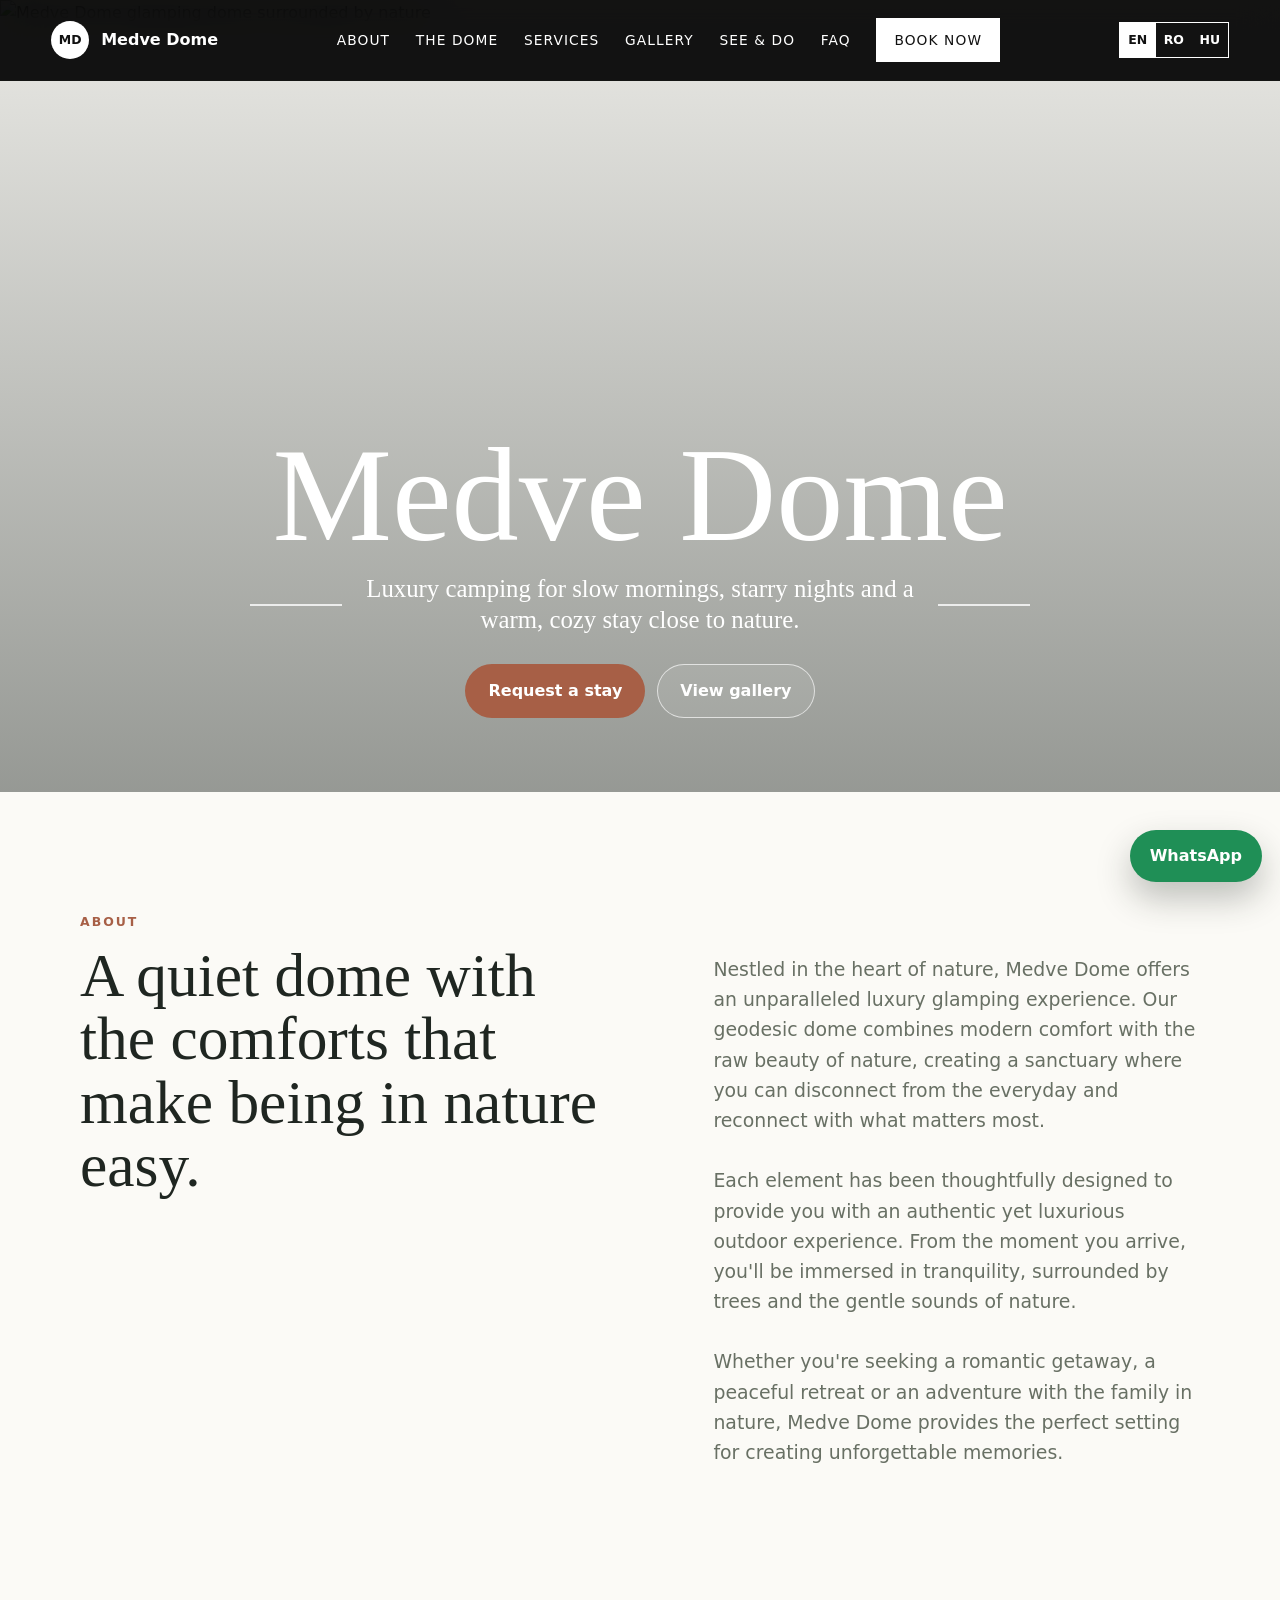
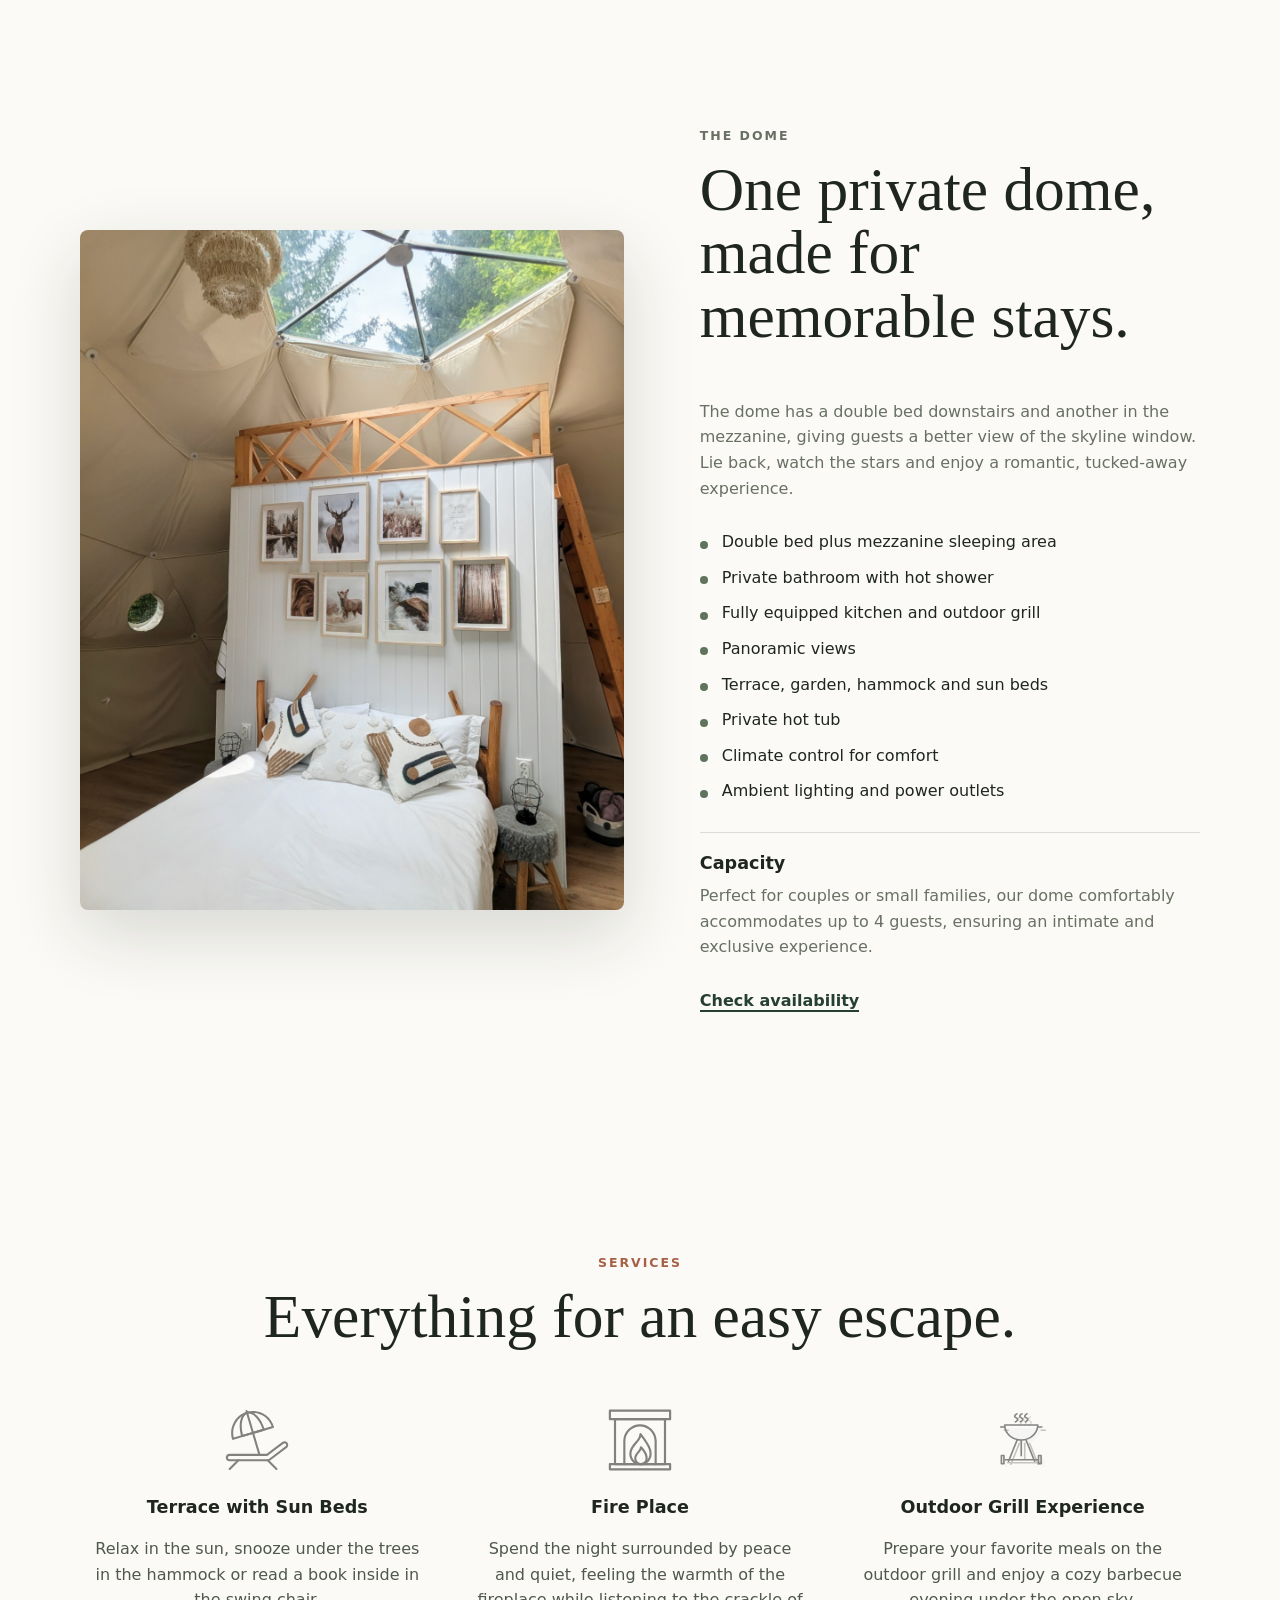
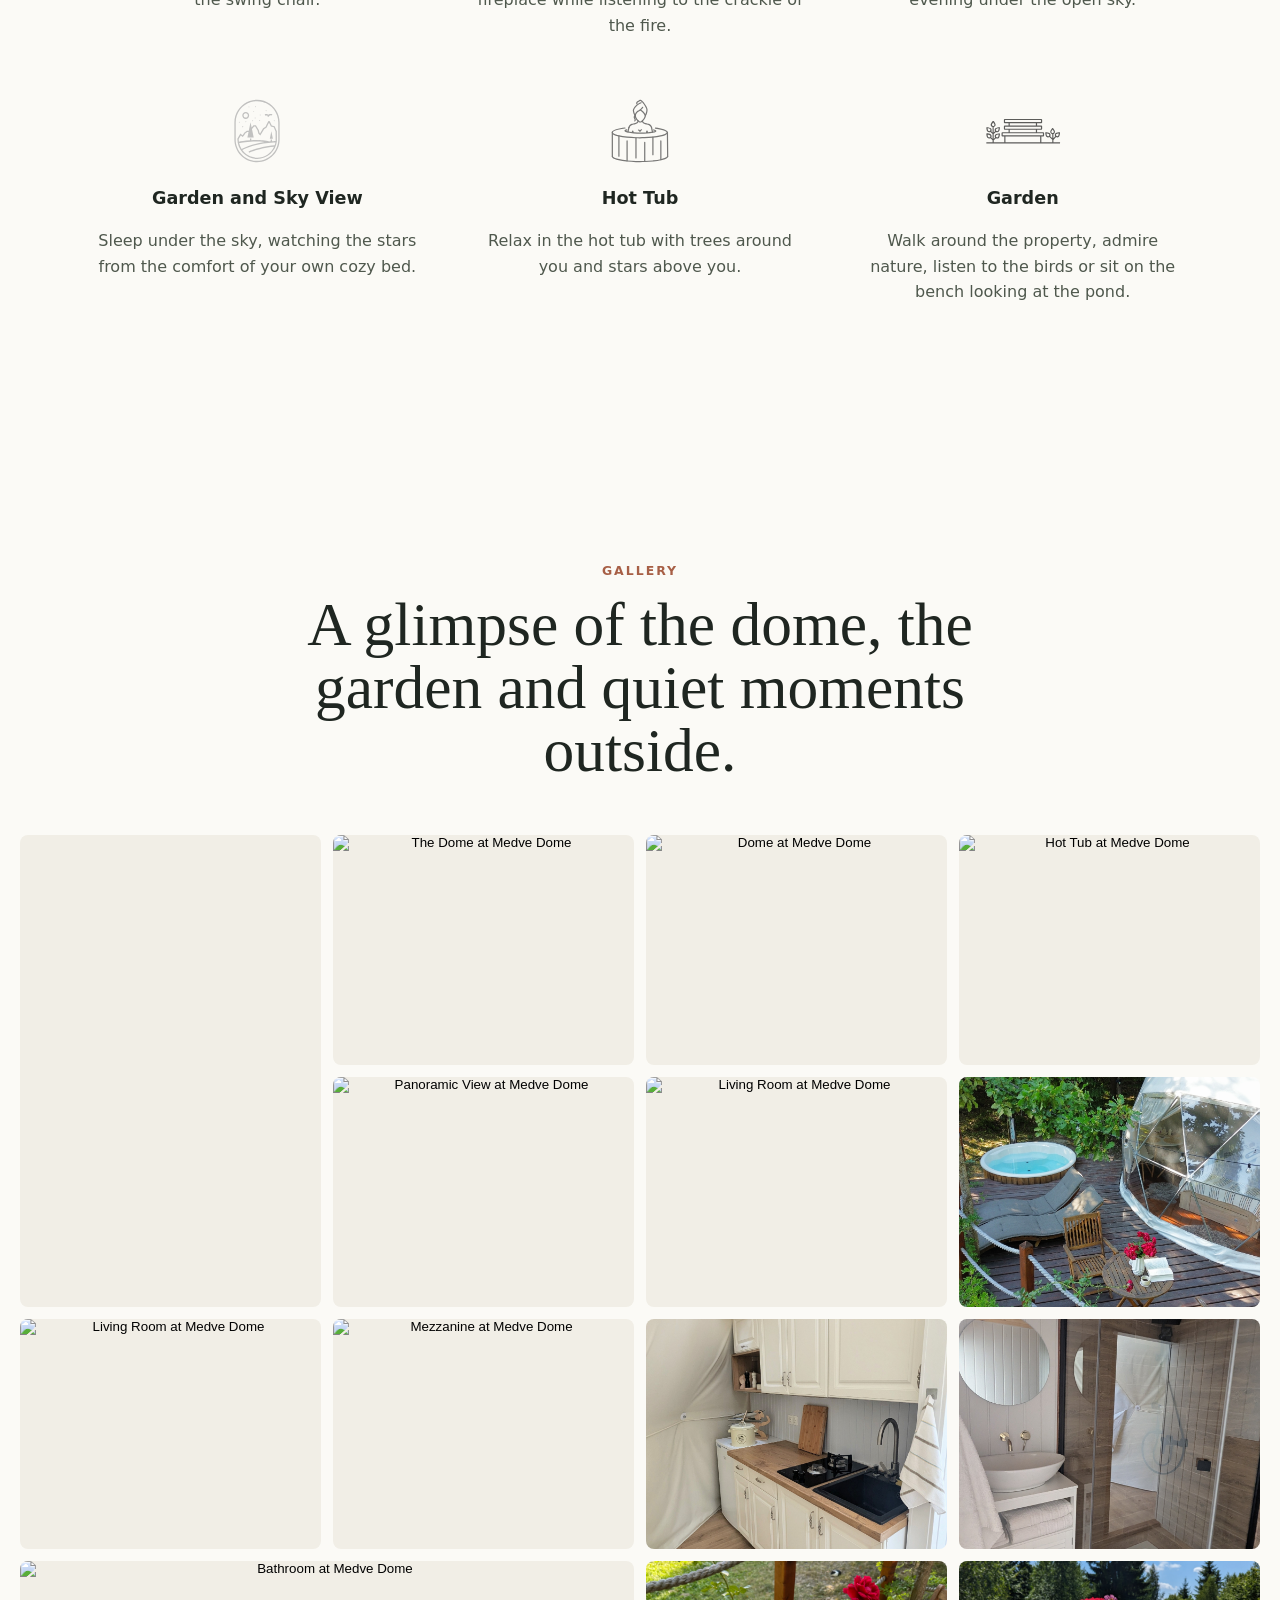
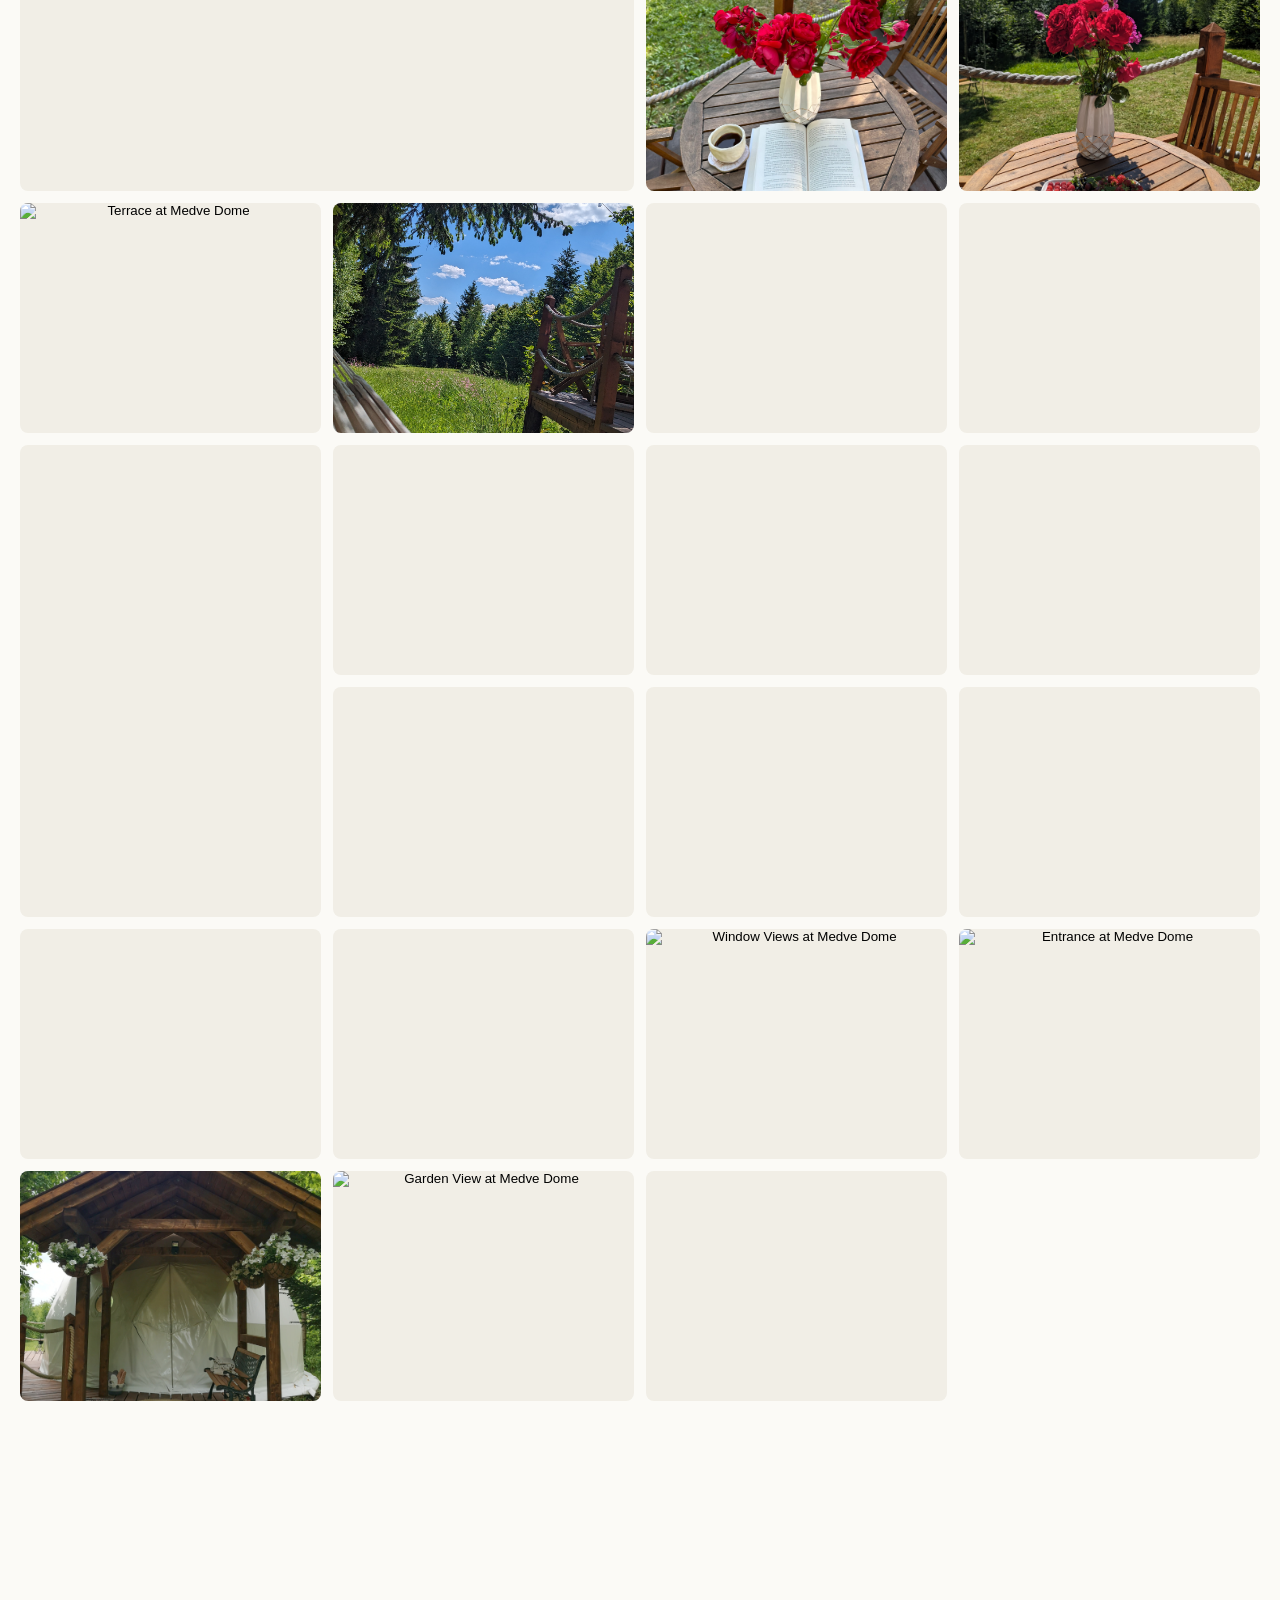
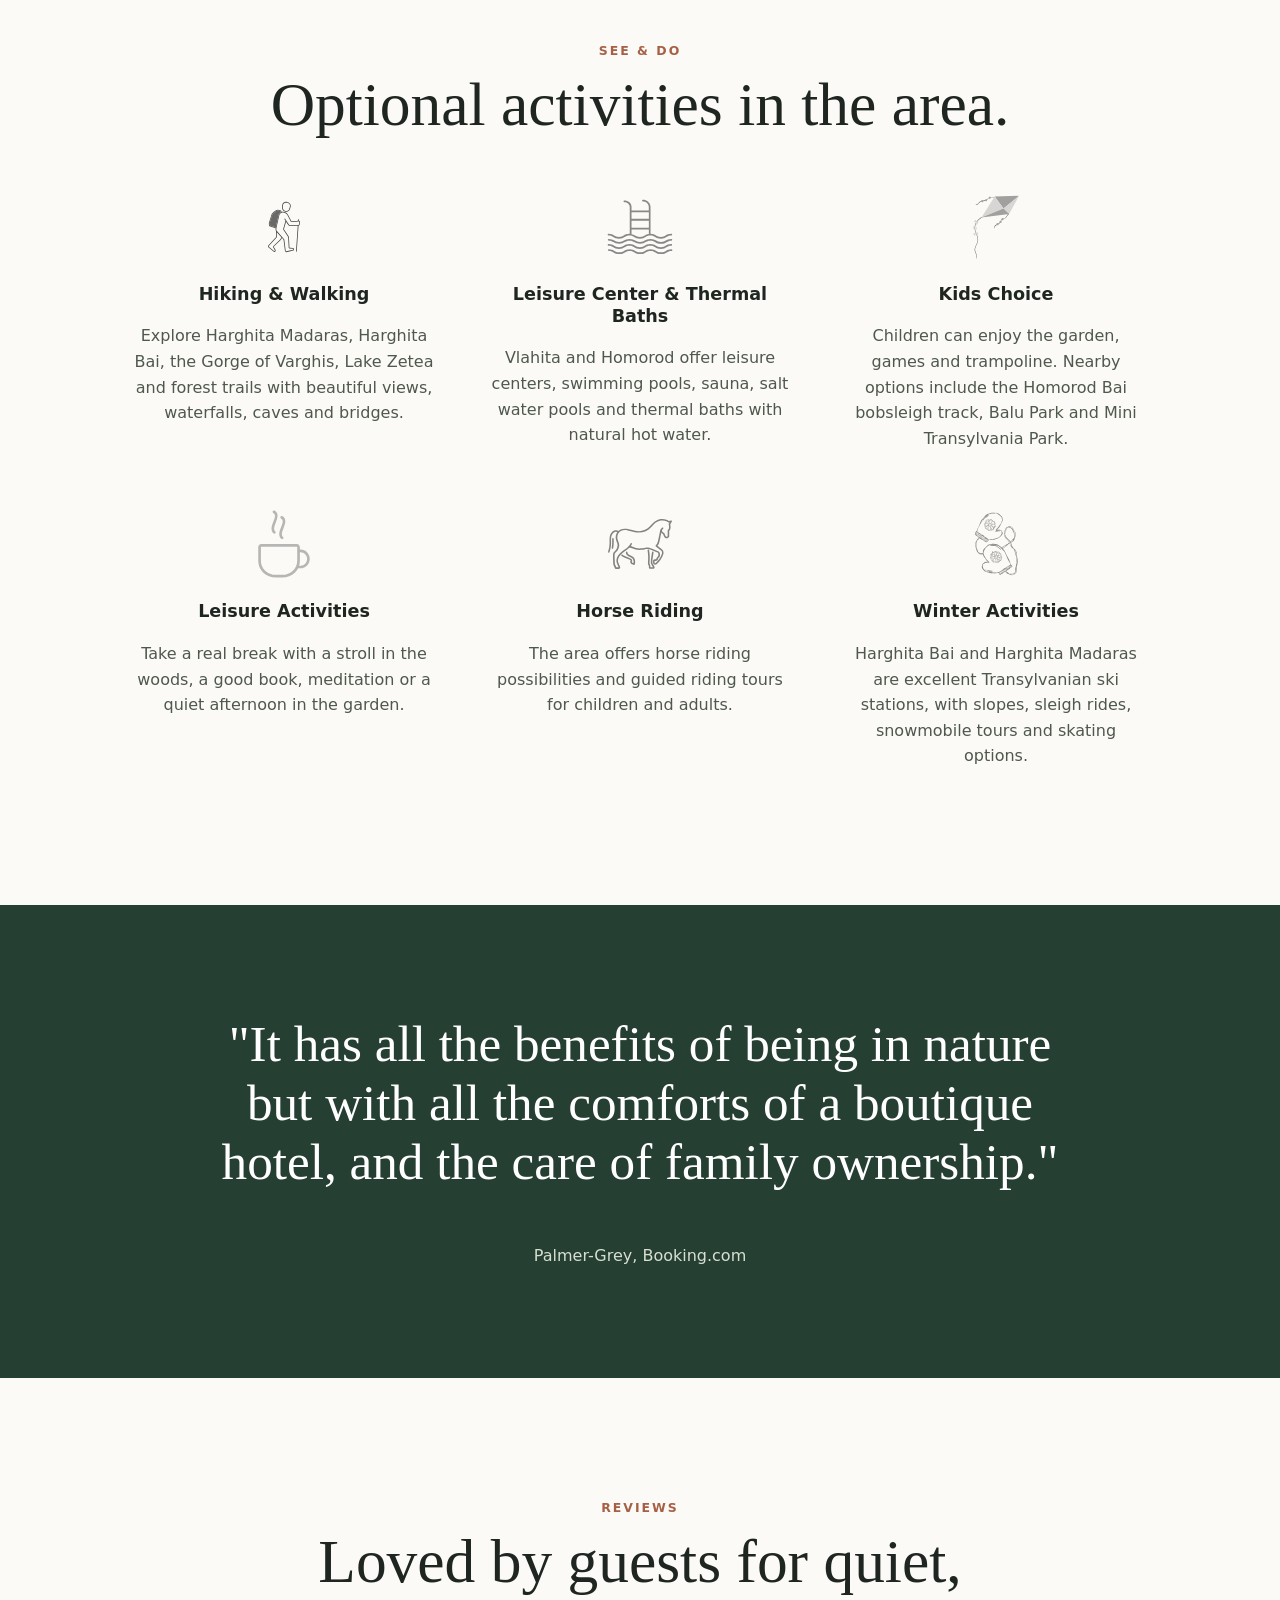
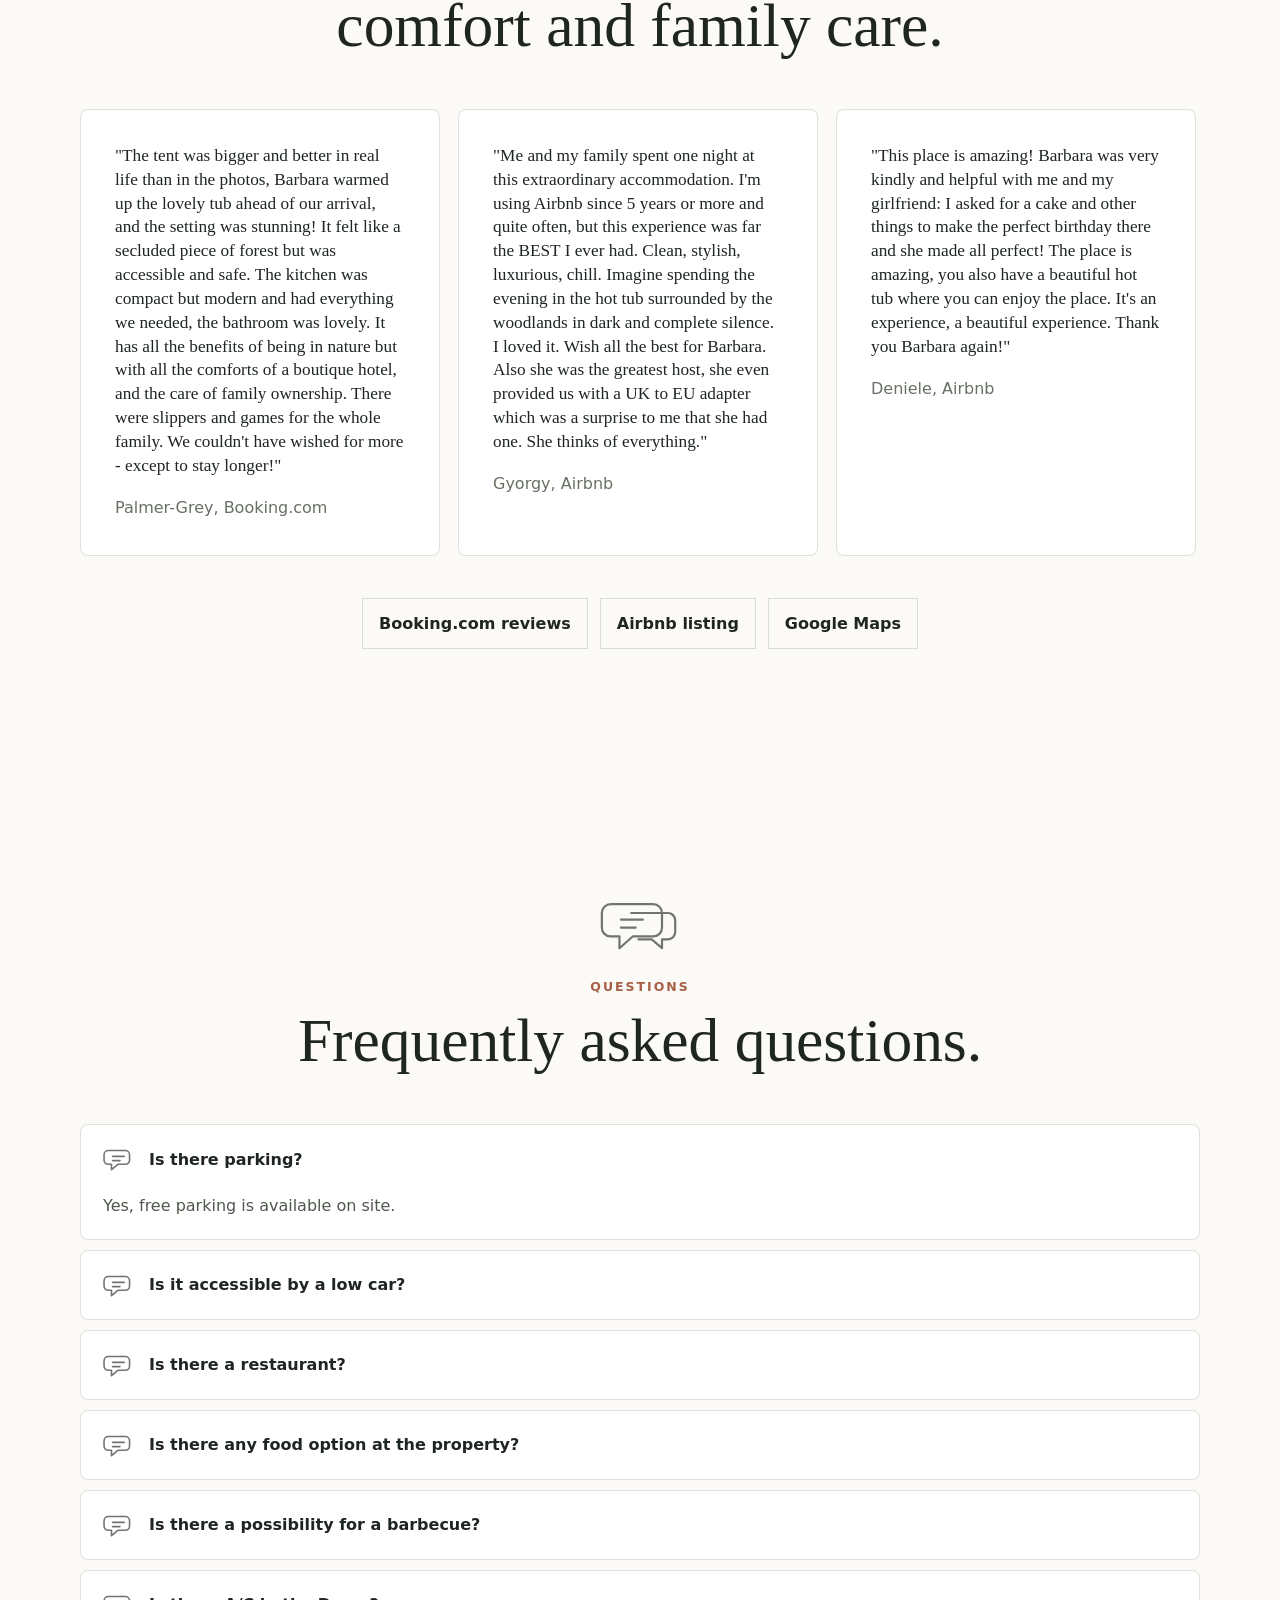
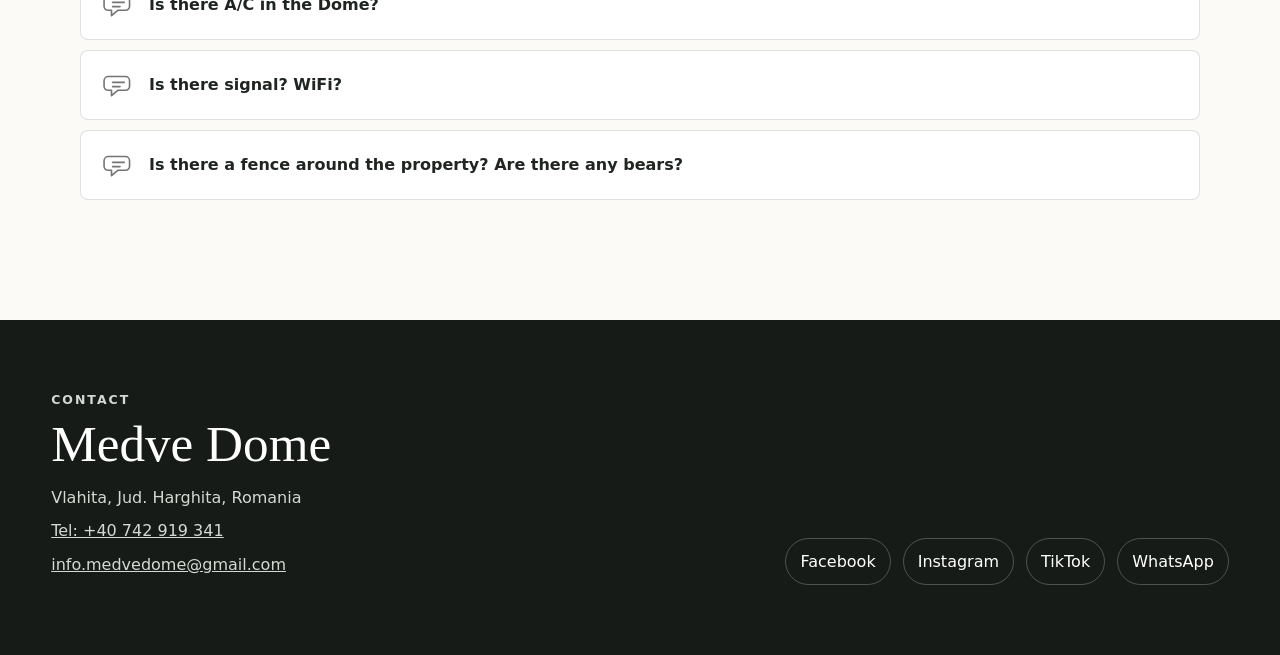
==== commit f1319107: "Update availability and booking form" ====
--- a/index.html
+++ b/index.html
@@ -340,7 +340,7 @@
     availabilityScript.src = `availability.js?v=${Date.now()}`;
     availabilityScript.onload = () => {
       const mainScript = document.createElement("script");
-      mainScript.src = "script.js?v=20260531-5";
+      mainScript.src = "script.js?v=20261009-1";
       document.body.appendChild(mainScript);
     };
     document.body.appendChild(availabilityScript);
